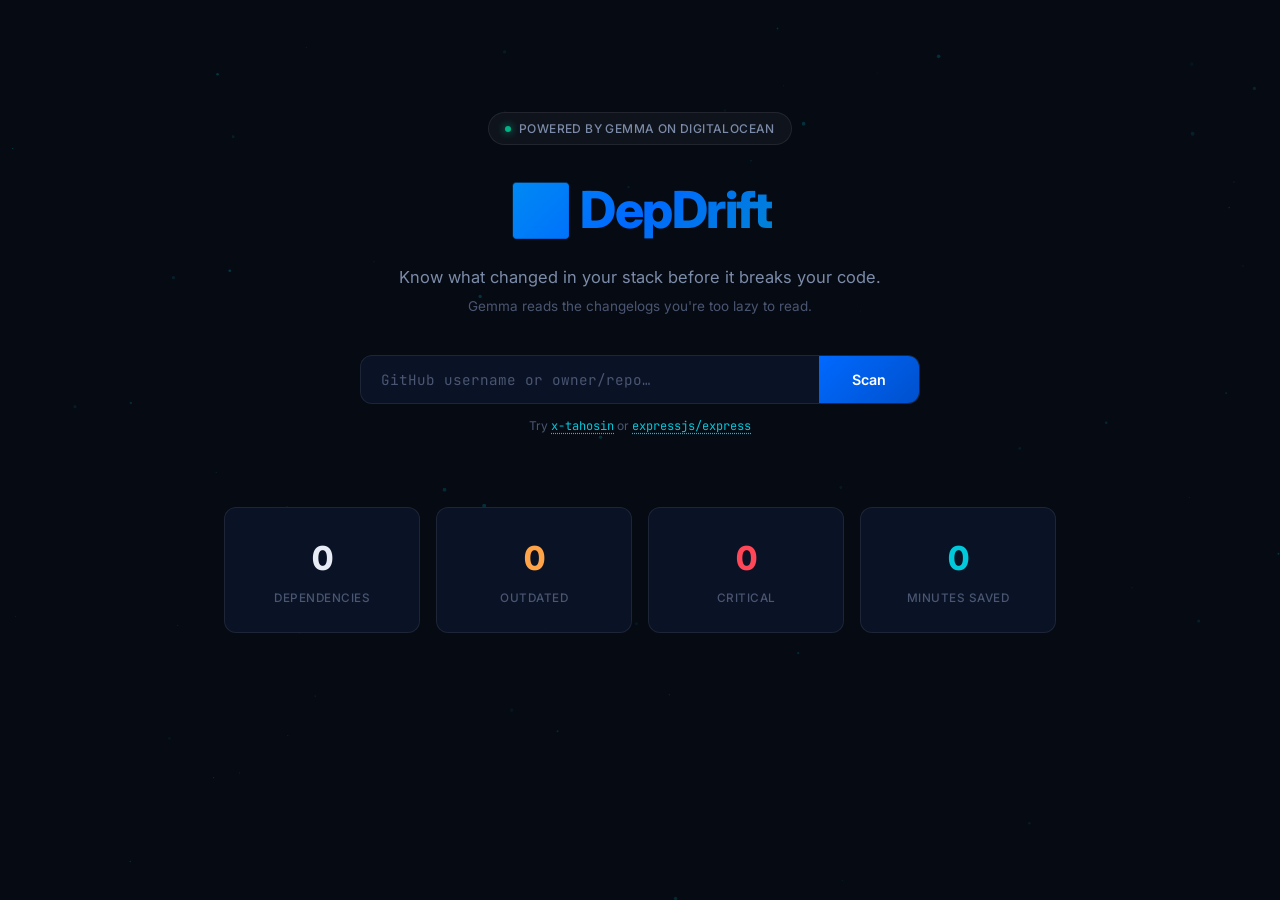
==== static/index.html @ 1a1f164c "feat: DepDrift — AI changelog analyzer for dependency drift detection Scans GitHub repos for outdate" ====
<!DOCTYPE html>
<html lang="en">
<head>
    <meta charset="UTF-8">
    <meta name="viewport" content="width=device-width, initial-scale=1.0">
    <title>DepDrift — Know What Changed Before It Breaks</title>
    <meta name="description" content="DepDrift scans your GitHub repos overnight, reads every dependency changelog with Gemma on DigitalOcean, and tells you what's critical, what's safe, and what to skip.">
    <link rel="preconnect" href="https://fonts.googleapis.com">
    <link rel="preconnect" href="https://fonts.gstatic.com" crossorigin>
    <link href="https://fonts.googleapis.com/css2?family=Inter:wght@400;500;600;700;800&family=JetBrains+Mono:wght@400;500&display=swap" rel="stylesheet">
    <link rel="stylesheet" href="/static/style.css">
</head>
<body>
    <canvas id="particles" aria-hidden="true"></canvas>

    <div class="container">
        <!-- Hero -->
        <header class="hero" id="hero">
            <div class="hero__badge">
                <span class="hero__badge-dot"></span>
                Powered by Gemma on DigitalOcean
            </div>
            <h1 class="hero__title">
                <span class="hero__icon">🔄</span> DepDrift
            </h1>
            <p class="hero__subtitle">
                Know what changed in your stack before it breaks your code.
                <br>
                <span class="hero__sub-detail">Gemma reads the changelogs you're too lazy to read.</span>
            </p>

            <form class="scan-form" id="scanForm">
                <div class="scan-form__input-wrap">
                    <input
                        type="text"
                        id="scanInput"
                        class="scan-form__input"
                        placeholder="GitHub username or owner/repo…"
                        autocomplete="off"
                        spellcheck="false"
                        required
                    >
                    <button type="submit" class="scan-form__btn" id="scanBtn">
                        <span class="scan-form__btn-text">Scan</span>
                        <span class="scan-form__btn-loading" hidden>
                            <span class="spinner"></span>
                        </span>
                    </button>
                </div>
                <p class="scan-form__hint">
                    Try <button type="button" class="link-btn" data-fill="x-tahosin">x-tahosin</button>
                    or <button type="button" class="link-btn" data-fill="expressjs/express">expressjs/express</button>
                </p>
            </form>
        </header>

        <!-- Live log -->
        <section class="log-section" id="logSection" hidden>
            <div class="log-bar">
                <span class="log-bar__indicator">
                    <span class="spinner spinner--sm"></span>
                </span>
                <span class="log-bar__text" id="logText">Starting scan…</span>
            </div>
        </section>

        <!-- Stats -->
        <section class="stats" id="statsSection" hidden>
            <div class="stat-card" id="statTotal">
                <span class="stat-card__number" data-target="0">0</span>
                <span class="stat-card__label">Dependencies</span>
            </div>
            <div class="stat-card stat-card--warn" id="statOutdated">
                <span class="stat-card__number" data-target="0">0</span>
                <span class="stat-card__label">Outdated</span>
            </div>
            <div class="stat-card stat-card--danger" id="statCritical">
                <span class="stat-card__number" data-target="0">0</span>
                <span class="stat-card__label">Critical</span>
            </div>
            <div class="stat-card stat-card--accent" id="statSaved">
                <span class="stat-card__number" data-target="0">0</span>
                <span class="stat-card__label">Minutes Saved</span>
            </div>
        </section>

        <!-- Results -->
        <section class="results" id="resultsSection" hidden>
            <div id="resultsContainer"></div>
        </section>

        <!-- Footer -->
        <footer class="footer" id="footer" hidden>
            <p>
                Built for
                <a href="https://dev.to/challenges/hacktoberfest-week3-2026-10-19" target="_blank" rel="noopener">Hacktoberfest Week 3: Slow and Steady</a>
                ·
                <strong>Best Use of DigitalOcean</strong>
                ·
                Gemma running on a
                <a href="https://www.digitalocean.com/products/gpu-droplets" target="_blank" rel="noopener">DO GPU Droplet</a>
            </p>
        </footer>
    </div>

    <script src="/static/app.js"></script>
</body>
</html>
---- static/style.css ----
/* DepDrift — Dark Ocean Theme
   Designed for the DigitalOcean partner category.
   Uses glass-morphism, smooth animations, and DO-inspired colors. */

/* ── Reset & Base ──────────────────────────────────────────────── */

*, *::before, *::after {
    margin: 0;
    padding: 0;
    box-sizing: border-box;
}

:root {
    /* ocean palette */
    --bg-deep:       #060a13;
    --bg-primary:    #0a1020;
    --bg-card:       rgba(13, 22, 45, 0.75);
    --glass:         rgba(255, 255, 255, 0.04);
    --glass-border:  rgba(255, 255, 255, 0.08);
    --glass-hover:   rgba(255, 255, 255, 0.07);

    /* text */
    --text-primary:   #e8ecf4;
    --text-secondary: #7b8ba8;
    --text-muted:     #4a5672;

    /* accents */
    --accent:    #0069ff;  /* DO blue */
    --cyan:      #00c9db;
    --teal:      #00b386;

    /* risk colors */
    --critical:  #ff4757;
    --breaking:  #ffa348;
    --safe:      #2ed573;
    --skip:      #596275;
    --current:   #3d5a80;
    --unknown:   #a55eea;

    /* layout */
    --max-width: 880px;
    --radius:    12px;
    --radius-sm: 8px;

    /* type */
    --font-body: 'Inter', -apple-system, BlinkMacSystemFont, sans-serif;
    --font-mono: 'JetBrains Mono', 'Fira Code', monospace;
}

html {
    background: var(--bg-deep);
    color: var(--text-primary);
    font-family: var(--font-body);
    font-size: 15px;
    line-height: 1.6;
    -webkit-font-smoothing: antialiased;
}

body { min-height: 100vh; position: relative; overflow-x: hidden; }

a { color: var(--cyan); text-decoration: none; }
a:hover { text-decoration: underline; }

/* ── Particle Canvas ───────────────────────────────────────────── */

#particles {
    position: fixed;
    inset: 0;
    z-index: 0;
    pointer-events: none;
    opacity: 0.5;
}

/* ── Container ─────────────────────────────────────────────────── */

.container {
    position: relative;
    z-index: 1;
    max-width: var(--max-width);
    margin: 0 auto;
    padding: 48px 24px 80px;
}

/* ── Hero ──────────────────────────────────────────────────────── */

.hero {
    text-align: center;
    padding: 64px 0 40px;
    animation: fadeUp 0.8s ease-out both;
}

.hero__badge {
    display: inline-flex;
    align-items: center;
    gap: 8px;
    padding: 6px 16px;
    border-radius: 100px;
    background: var(--glass);
    border: 1px solid var(--glass-border);
    color: var(--text-secondary);
    font-size: 12px;
    font-weight: 500;
    letter-spacing: 0.4px;
    text-transform: uppercase;
    margin-bottom: 24px;
}

.hero__badge-dot {
    width: 6px; height: 6px;
    border-radius: 50%;
    background: var(--teal);
    box-shadow: 0 0 8px var(--teal);
    animation: pulse 2s ease-in-out infinite;
}

.hero__title {
    font-size: clamp(2.2rem, 5vw, 3.4rem);
    font-weight: 800;
    letter-spacing: -1.5px;
    background: linear-gradient(135deg, var(--cyan), var(--accent), var(--teal));
    background-clip: text;
    -webkit-background-clip: text;
    color: transparent;
    margin-bottom: 12px;
}

.hero__icon {
    display: inline-block;
    animation: spin 4s linear infinite;
}

.hero__subtitle {
    color: var(--text-secondary);
    font-size: 1.1rem;
    max-width: 540px;
    margin: 0 auto 36px;
    line-height: 1.7;
}

.hero__sub-detail {
    color: var(--text-muted);
    font-size: 0.9rem;
}

/* ── Scan Form ─────────────────────────────────────────────────── */

.scan-form {
    max-width: 560px;
    margin: 0 auto;
}

.scan-form__input-wrap {
    display: flex;
    gap: 0;
    border-radius: var(--radius);
    overflow: hidden;
    border: 1px solid var(--glass-border);
    background: var(--bg-card);
    backdrop-filter: blur(12px);
    transition: border-color 0.3s, box-shadow 0.3s;
}

.scan-form__input-wrap:focus-within {
    border-color: var(--accent);
    box-shadow: 0 0 0 3px rgba(0, 105, 255, 0.15);
}

.scan-form__input {
    flex: 1;
    background: transparent;
    border: none;
    padding: 14px 20px;
    color: var(--text-primary);
    font-family: var(--font-mono);
    font-size: 0.95rem;
    outline: none;
}

.scan-form__input::placeholder {
    color: var(--text-muted);
}

.scan-form__btn {
    padding: 14px 28px;
    background: linear-gradient(135deg, var(--accent), #0050cc);
    color: #fff;
    font-family: var(--font-body);
    font-weight: 600;
    font-size: 0.95rem;
    border: none;
    cursor: pointer;
    transition: opacity 0.2s, transform 0.1s;
    min-width: 100px;
    display: flex;
    align-items: center;
    justify-content: center;
}

.scan-form__btn:hover { opacity: 0.9; }
.scan-form__btn:active { transform: scale(0.97); }
.scan-form__btn:disabled { opacity: 0.5; cursor: not-allowed; }

.scan-form__hint {
    margin-top: 12px;
    font-size: 0.8rem;
    color: var(--text-muted);
}

.link-btn {
    background: none;
    border: none;
    color: var(--cyan);
    cursor: pointer;
    font-family: var(--font-mono);
    font-size: 0.8rem;
    padding: 0;
    text-decoration: underline;
    text-decoration-style: dotted;
    text-underline-offset: 3px;
}

.link-btn:hover { color: var(--text-primary); }

/* ── Log Section ───────────────────────────────────────────────── */

.log-section {
    animation: fadeUp 0.4s ease-out both;
    margin: 24px 0;
}

.log-bar {
    display: flex;
    align-items: center;
    gap: 12px;
    padding: 12px 20px;
    border-radius: var(--radius-sm);
    background: var(--glass);
    border: 1px solid var(--glass-border);
    font-family: var(--font-mono);
    font-size: 0.82rem;
    color: var(--text-secondary);
    overflow: hidden;
    text-overflow: ellipsis;
    white-space: nowrap;
}

/* ── Stats ─────────────────────────────────────────────────────── */

.stats {
    display: grid;
    grid-template-columns: repeat(4, 1fr);
    gap: 16px;
    margin: 32px 0;
    animation: fadeUp 0.5s ease-out both;
}

@media (max-width: 600px) {
    .stats { grid-template-columns: repeat(2, 1fr); }
}

.stat-card {
    text-align: center;
    padding: 24px 16px;
    border-radius: var(--radius);
    background: var(--bg-card);
    border: 1px solid var(--glass-border);
    backdrop-filter: blur(12px);
}

.stat-card__number {
    display: block;
    font-size: 2.2rem;
    font-weight: 800;
    letter-spacing: -1px;
    color: var(--text-primary);
    font-variant-numeric: tabular-nums;
}

.stat-card--warn .stat-card__number { color: var(--breaking); }
.stat-card--danger .stat-card__number { color: var(--critical); }
.stat-card--accent .stat-card__number { color: var(--cyan); }

.stat-card__label {
    display: block;
    margin-top: 4px;
    font-size: 0.78rem;
    color: var(--text-muted);
    text-transform: uppercase;
    letter-spacing: 0.5px;
    font-weight: 500;
}

/* ── Results ───────────────────────────────────────────────────── */

.results {
    animation: fadeUp 0.5s ease-out both;
}

.repo-group {
    margin-bottom: 32px;
    animation: fadeUp 0.5s ease-out both;
}

.repo-group__header {
    display: flex;
    align-items: center;
    gap: 10px;
    padding: 14px 20px;
    border-radius: var(--radius) var(--radius) 0 0;
    background: var(--bg-card);
    border: 1px solid var(--glass-border);
    border-bottom: none;
}

.repo-group__name {
    font-family: var(--font-mono);
    font-size: 0.95rem;
    font-weight: 600;
    color: var(--text-primary);
}

.repo-group__name a { color: inherit; }
.repo-group__name a:hover { color: var(--cyan); }

.repo-group__stats {
    margin-left: auto;
    font-size: 0.78rem;
    color: var(--text-muted);
}

/* dep cards */
.dep-card {
    display: grid;
    grid-template-columns: 1fr auto;
    gap: 8px 16px;
    padding: 16px 20px;
    background: var(--glass);
    border: 1px solid var(--glass-border);
    border-top: none;
    transition: background 0.2s;
    animation: fadeIn 0.3s ease-out both;
}

.dep-card:last-child {
    border-radius: 0 0 var(--radius) var(--radius);
}

.dep-card:hover {
    background: var(--glass-hover);
}

.dep-card__name {
    font-family: var(--font-mono);
    font-weight: 600;
    font-size: 0.9rem;
}

.dep-card__version {
    font-family: var(--font-mono);
    font-size: 0.82rem;
    color: var(--text-muted);
}

.dep-card__version .arrow {
    color: var(--text-muted);
    margin: 0 4px;
}

.dep-card__version .latest {
    color: var(--text-secondary);
}

.dep-card__badge {
    justify-self: end;
    align-self: start;
    padding: 3px 10px;
    border-radius: 100px;
    font-size: 0.7rem;
    font-weight: 600;
    letter-spacing: 0.5px;
    text-transform: uppercase;
}

.dep-card__summary {
    grid-column: 1 / -1;
    font-size: 0.85rem;
    color: var(--text-secondary);
    line-height: 1.5;
}

.dep-card__action {
    grid-column: 1 / -1;
    font-size: 0.8rem;
    color: var(--text-muted);
    font-style: italic;
}

/* risk badge colors */
.badge--CRITICAL  { background: rgba(255, 71, 87, 0.15); color: var(--critical); border: 1px solid rgba(255, 71, 87, 0.3); }
.badge--BREAKING  { background: rgba(255, 163, 72, 0.15); color: var(--breaking); border: 1px solid rgba(255, 163, 72, 0.3); }
.badge--SAFE      { background: rgba(46, 213, 115, 0.12); color: var(--safe); border: 1px solid rgba(46, 213, 115, 0.25); }
.badge--SKIP      { background: rgba(89, 98, 117, 0.15); color: var(--skip); border: 1px solid rgba(89, 98, 117, 0.3); }
.badge--CURRENT   { background: rgba(61, 90, 128, 0.12); color: var(--current); border: 1px solid rgba(61, 90, 128, 0.25); }
.badge--UNKNOWN   { background: rgba(165, 94, 234, 0.12); color: var(--unknown); border: 1px solid rgba(165, 94, 234, 0.25); }

/* changelog link */
.dep-card__link {
    font-size: 0.78rem;
    color: var(--cyan);
    opacity: 0.7;
    transition: opacity 0.2s;
}

.dep-card__link:hover { opacity: 1; }

/* ── Spinner ───────────────────────────────────────────────────── */

.spinner {
    display: inline-block;
    width: 18px; height: 18px;
    border: 2px solid rgba(255,255,255,0.15);
    border-top-color: var(--cyan);
    border-radius: 50%;
    animation: spin 0.8s linear infinite;
}

.spinner--sm { width: 14px; height: 14px; border-width: 2px; }

/* ── Footer ────────────────────────────────────────────────────── */

.footer {
    margin-top: 48px;
    padding: 24px;
    text-align: center;
    font-size: 0.82rem;
    color: var(--text-muted);
    border-top: 1px solid var(--glass-border);
    animation: fadeUp 0.5s ease-out both;
}

.footer a { color: var(--cyan); }

/* ── Animations ────────────────────────────────────────────────── */

@keyframes fadeUp {
    from { opacity: 0; transform: translateY(16px); }
    to   { opacity: 1; transform: translateY(0); }
}

@keyframes fadeIn {
    from { opacity: 0; }
    to   { opacity: 1; }
}

@keyframes spin {
    to { transform: rotate(360deg); }
}

@keyframes pulse {
    0%, 100% { opacity: 1; box-shadow: 0 0 8px var(--teal); }
    50%      { opacity: 0.4; box-shadow: 0 0 4px var(--teal); }
}

/* ── Error state ───────────────────────────────────────────────── */

.error-msg {
    padding: 16px 20px;
    border-radius: var(--radius-sm);
    background: rgba(255, 71, 87, 0.08);
    border: 1px solid rgba(255, 71, 87, 0.2);
    color: var(--critical);
    font-size: 0.9rem;
    margin: 24px 0;
    animation: fadeUp 0.4s ease-out both;
}
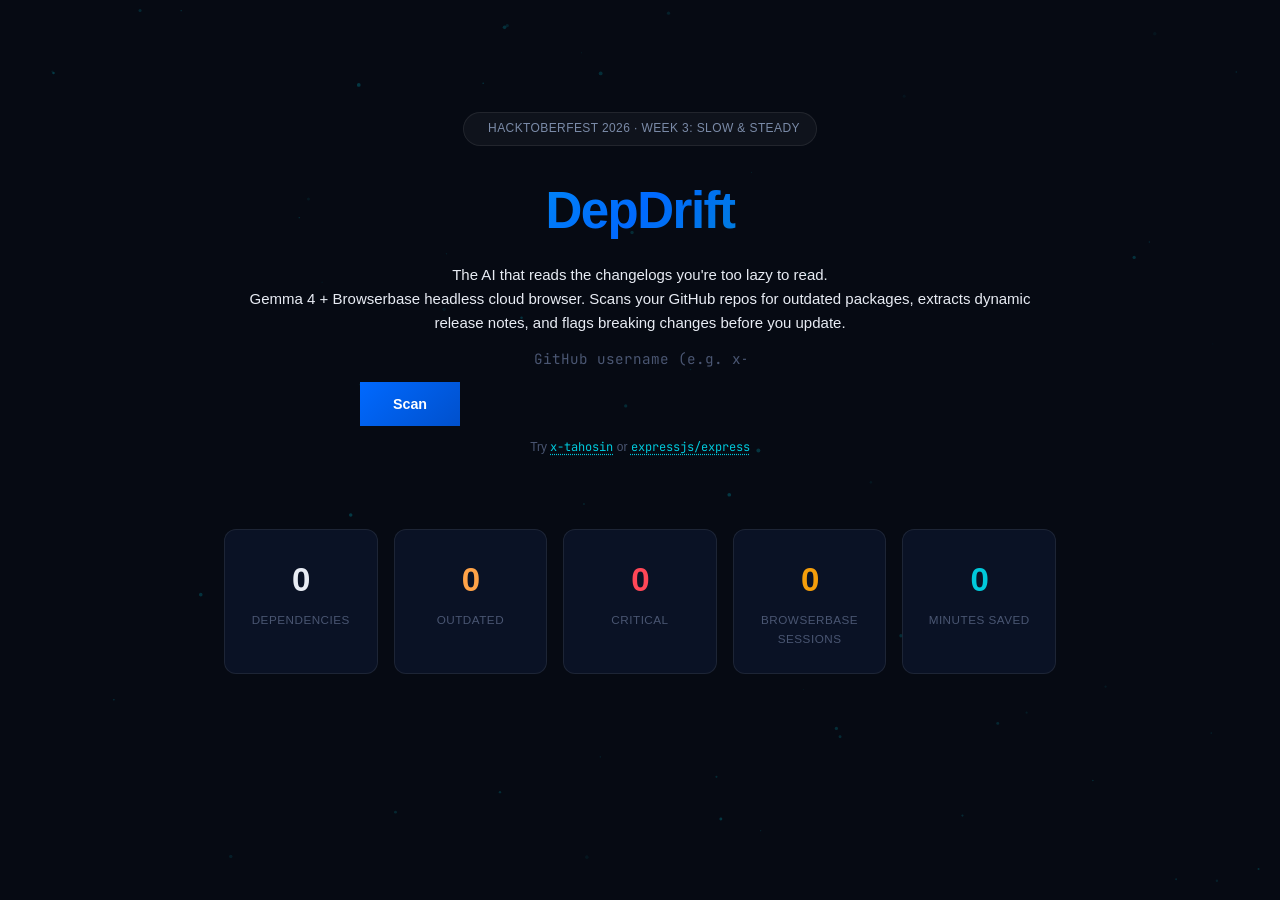
==== commit c9508902: "feat: integrate Browserbase cloud headless browser & Gemma 4 changelog analyzer" ====
--- a/static/index.html
+++ b/static/index.html
@@ -3,39 +3,40 @@
 <head>
     <meta charset="UTF-8">
     <meta name="viewport" content="width=device-width, initial-scale=1.0">
-    <title>DepDrift — Know What Changed Before It Breaks</title>
-    <meta name="description" content="DepDrift scans your GitHub repos overnight, reads every dependency changelog with Gemma on DigitalOcean, and tells you what's critical, what's safe, and what to skip.">
+    <title>DepDrift — AI Changelog Reader for Outdated Dependencies</title>
+    <meta name="description" content="DepDrift scans your GitHub repositories for outdated dependencies, uses Browserbase to extract release notes, and runs Gemma 4 to classify updates by risk.">
     <link rel="preconnect" href="https://fonts.googleapis.com">
     <link rel="preconnect" href="https://fonts.gstatic.com" crossorigin>
-    <link href="https://fonts.googleapis.com/css2?family=Inter:wght@400;500;600;700;800&family=JetBrains+Mono:wght@400;500&display=swap" rel="stylesheet">
+    <link href="https://fonts.googleapis.com/css2?family=JetBrains+Mono:wght@400;500;600;700&family=Outfit:wght@400;500;600;700;800&display=swap" rel="stylesheet">
     <link rel="stylesheet" href="/static/style.css">
 </head>
 <body>
-    <canvas id="particles" aria-hidden="true"></canvas>
+    <!-- Background particles -->
+    <canvas id="particles" class="particles"></canvas>
 
     <div class="container">
         <!-- Hero -->
-        <header class="hero" id="hero">
+        <header class="hero">
             <div class="hero__badge">
-                <span class="hero__badge-dot"></span>
-                Powered by Gemma on DigitalOcean
+                <span class="pulse-dot"></span>
+                <span>Hacktoberfest 2026 · Week 3: Slow &amp; Steady</span>
             </div>
             <h1 class="hero__title">
-                <span class="hero__icon">🔄</span> DepDrift
+                <span class="gradient-text">DepDrift</span>
             </h1>
-            <p class="hero__subtitle">
-                Know what changed in your stack before it breaks your code.
-                <br>
-                <span class="hero__sub-detail">Gemma reads the changelogs you're too lazy to read.</span>
+            <p class="hero__tagline">The AI that reads the changelogs you're too lazy to read.</p>
+            <p class="hero__sub">
+                Gemma 4 + Browserbase headless cloud browser. Scans your GitHub repos for outdated packages, extracts dynamic release notes, and flags breaking changes before you update.
             </p>
 
+            <!-- Scan form -->
             <form class="scan-form" id="scanForm">
-                <div class="scan-form__input-wrap">
+                <div class="scan-form__group">
                     <input
                         type="text"
+                        class="scan-form__input"
                         id="scanInput"
-                        class="scan-form__input"
-                        placeholder="GitHub username or owner/repo…"
+                        placeholder="GitHub username (e.g. x-tahosin) or owner/repo"
                         autocomplete="off"
                         spellcheck="false"
                         required
@@ -78,6 +79,10 @@
                 <span class="stat-card__number" data-target="0">0</span>
                 <span class="stat-card__label">Critical</span>
             </div>
+            <div class="stat-card stat-card--bb" id="statBrowserbase">
+                <span class="stat-card__number" data-target="0">0</span>
+                <span class="stat-card__label">Browserbase Sessions</span>
+            </div>
             <div class="stat-card stat-card--accent" id="statSaved">
                 <span class="stat-card__number" data-target="0">0</span>
                 <span class="stat-card__label">Minutes Saved</span>
@@ -95,10 +100,10 @@
                 Built for
                 <a href="https://dev.to/challenges/hacktoberfest-week3-2026-10-19" target="_blank" rel="noopener">Hacktoberfest Week 3: Slow and Steady</a>
                 ·
-                <strong>Best Use of DigitalOcean</strong>
+                <strong>Best Use of Browserbase</strong>
                 ·
-                Gemma running on a
-                <a href="https://www.digitalocean.com/products/gpu-droplets" target="_blank" rel="noopener">DO GPU Droplet</a>
+                Gemma 4 open-weight model +
+                <a href="https://www.browserbase.com" target="_blank" rel="noopener">Browserbase Cloud Browser</a>
             </p>
         </footer>
     </div>
--- a/static/style.css
+++ b/static/style.css
@@ -248,13 +248,17 @@
 
 .stats {
     display: grid;
-    grid-template-columns: repeat(4, 1fr);
+    grid-template-columns: repeat(5, 1fr);
     gap: 16px;
     margin: 32px 0;
     animation: fadeUp 0.5s ease-out both;
 }
 
-@media (max-width: 600px) {
+@media (max-width: 800px) {
+    .stats { grid-template-columns: repeat(3, 1fr); }
+}
+
+@media (max-width: 500px) {
     .stats { grid-template-columns: repeat(2, 1fr); }
 }
 
@@ -278,6 +282,7 @@
 
 .stat-card--warn .stat-card__number { color: var(--breaking); }
 .stat-card--danger .stat-card__number { color: var(--critical); }
+.stat-card--bb .stat-card__number { color: #f59e0b; }
 .stat-card--accent .stat-card__number { color: var(--cyan); }
 
 .stat-card__label {
@@ -381,6 +386,33 @@
     text-transform: uppercase;
 }
 
+.dep-card__bb-tag {
+    grid-column: 1 / -1;
+    display: inline-flex;
+    align-items: center;
+    gap: 8px;
+    margin: 2px 0;
+}
+
+.bb-pill {
+    display: inline-flex;
+    align-items: center;
+    gap: 4px;
+    background: rgba(245, 158, 11, 0.15);
+    color: #f59e0b;
+    border: 1px solid rgba(245, 158, 11, 0.35);
+    padding: 2px 8px;
+    border-radius: 4px;
+    font-size: 0.72rem;
+    font-weight: 600;
+}
+
+.bb-session {
+    font-family: var(--font-mono);
+    font-size: 0.72rem;
+    color: var(--text-muted);
+}
+
 .dep-card__summary {
     grid-column: 1 / -1;
     font-size: 0.85rem;
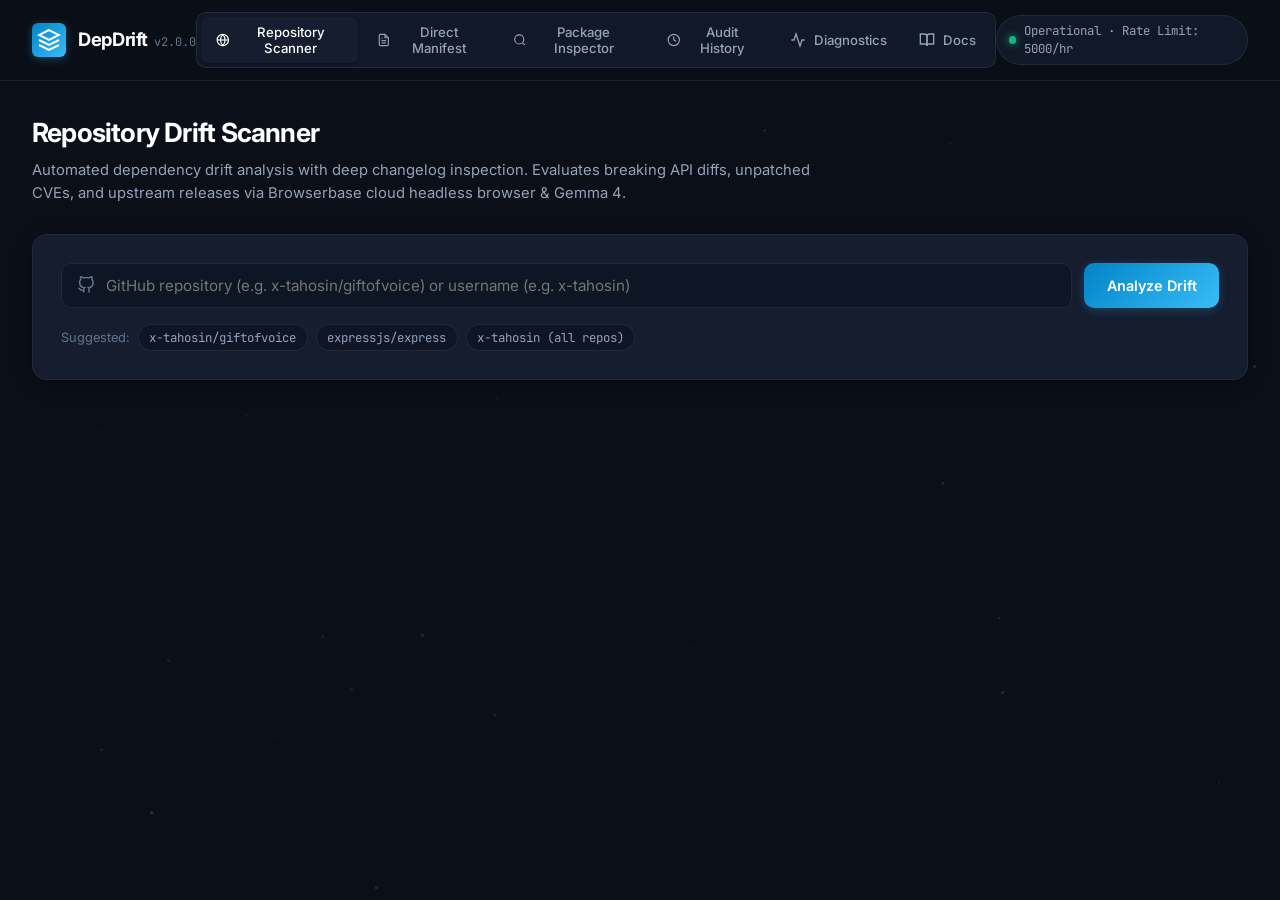
==== commit 130e5d7c: "feat(v2.0.0): production-grade multi-tab platform, direct manifest auditor, package inspector, CVE a" ====
--- a/static/index.html
+++ b/static/index.html
@@ -3,109 +3,502 @@
 <head>
     <meta charset="UTF-8">
     <meta name="viewport" content="width=device-width, initial-scale=1.0">
-    <title>DepDrift — AI Changelog Reader for Outdated Dependencies</title>
-    <meta name="description" content="DepDrift scans your GitHub repositories for outdated dependencies, uses Browserbase to extract release notes, and runs Gemma 4 to classify updates by risk.">
+    <title>DepDrift — Continuous Dependency Drift & Breaking Change Analyzer</title>
+    <meta name="description" content="Production dependency changelog analyzer powered by Browserbase headless cloud browser and Gemma 4 open weights. Detects breaking API changes and CVEs before your builds break.">
     <link rel="preconnect" href="https://fonts.googleapis.com">
     <link rel="preconnect" href="https://fonts.gstatic.com" crossorigin>
-    <link href="https://fonts.googleapis.com/css2?family=JetBrains+Mono:wght@400;500;600;700&family=Outfit:wght@400;500;600;700;800&display=swap" rel="stylesheet">
+    <link href="https://fonts.googleapis.com/css2?family=Inter:wght@400;500;600;700&family=JetBrains+Mono:wght@400;500;600;700&display=swap" rel="stylesheet">
     <link rel="stylesheet" href="/static/style.css">
 </head>
-<body>
-    <!-- Background particles -->
-    <canvas id="particles" class="particles"></canvas>
-
-    <div class="container">
-        <!-- Hero -->
-        <header class="hero">
-            <div class="hero__badge">
-                <span class="pulse-dot"></span>
-                <span>Hacktoberfest 2026 · Week 3: Slow &amp; Steady</span>
+<body class="theme-dark">
+    <!-- Background Canvas -->
+    <canvas id="ambient-canvas" class="ambient-canvas"></canvas>
+
+    <!-- App Wrapper -->
+    <div class="app-layout">
+        <!-- Top Navigation Bar -->
+        <header class="topbar">
+            <div class="topbar__brand">
+                <div class="brand-logo">
+                    <svg width="24" height="24" viewBox="0 0 24 24" fill="none" stroke="currentColor" stroke-width="2">
+                        <path d="M12 2L2 7l10 5 10-5-10-5zM2 17l10 5 10-5M2 12l10 5 10-5"/>
+                    </svg>
+                </div>
+                <div class="brand-text">
+                    <span class="brand-name">DepDrift</span>
+                    <span class="brand-version">v2.0.0</span>
+                </div>
             </div>
-            <h1 class="hero__title">
-                <span class="gradient-text">DepDrift</span>
-            </h1>
-            <p class="hero__tagline">The AI that reads the changelogs you're too lazy to read.</p>
-            <p class="hero__sub">
-                Gemma 4 + Browserbase headless cloud browser. Scans your GitHub repos for outdated packages, extracts dynamic release notes, and flags breaking changes before you update.
-            </p>
-
-            <!-- Scan form -->
-            <form class="scan-form" id="scanForm">
-                <div class="scan-form__group">
-                    <input
-                        type="text"
-                        class="scan-form__input"
-                        id="scanInput"
-                        placeholder="GitHub username (e.g. x-tahosin) or owner/repo"
-                        autocomplete="off"
-                        spellcheck="false"
-                        required
-                    >
-                    <button type="submit" class="scan-form__btn" id="scanBtn">
-                        <span class="scan-form__btn-text">Scan</span>
-                        <span class="scan-form__btn-loading" hidden>
-                            <span class="spinner"></span>
-                        </span>
-                    </button>
-                </div>
-                <p class="scan-form__hint">
-                    Try <button type="button" class="link-btn" data-fill="x-tahosin">x-tahosin</button>
-                    or <button type="button" class="link-btn" data-fill="expressjs/express">expressjs/express</button>
-                </p>
-            </form>
+
+            <nav class="topbar__tabs" id="navTabs">
+                <button class="nav-tab active" data-tab="scanner">
+                    <svg width="16" height="16" viewBox="0 0 24 24" fill="none" stroke="currentColor" stroke-width="2"><circle cx="12" cy="12" r="10"/><path d="M12 2a14.5 14.5 0 0 0 0 20 14.5 14.5 0 0 0 0-20"/><path d="M2 12h20"/></svg>
+                    <span>Repository Scanner</span>
+                </button>
+                <button class="nav-tab" data-tab="manifest">
+                    <svg width="16" height="16" viewBox="0 0 24 24" fill="none" stroke="currentColor" stroke-width="2"><path d="M14 2H6a2 2 0 0 0-2 2v16a2 2 0 0 0 2 2h12a2 2 0 0 0 2-2V8z"/><polyline points="14 2 14 8 20 8"/><line x1="16" y1="13" x2="8" y2="13"/><line x1="16" y1="17" x2="8" y2="17"/><polyline points="10 9 9 9 8 9"/></svg>
+                    <span>Direct Manifest</span>
+                </button>
+                <button class="nav-tab" data-tab="inspector">
+                    <svg width="16" height="16" viewBox="0 0 24 24" fill="none" stroke="currentColor" stroke-width="2"><circle cx="11" cy="11" r="8"/><line x1="21" y1="21" x2="16.65" y2="16.65"/></svg>
+                    <span>Package Inspector</span>
+                </button>
+                <button class="nav-tab" data-tab="history">
+                    <svg width="16" height="16" viewBox="0 0 24 24" fill="none" stroke="currentColor" stroke-width="2"><circle cx="12" cy="12" r="10"/><polyline points="12 6 12 12 16 14"/></svg>
+                    <span>Audit History</span>
+                </button>
+                <button class="nav-tab" data-tab="diagnostics">
+                    <svg width="16" height="16" viewBox="0 0 24 24" fill="none" stroke="currentColor" stroke-width="2"><path d="M22 12h-4l-3 9L9 3l-3 9H2"/></svg>
+                    <span>Diagnostics</span>
+                </button>
+                <button class="nav-tab" data-tab="docs">
+                    <svg width="16" height="16" viewBox="0 0 24 24" fill="none" stroke="currentColor" stroke-width="2"><path d="M2 3h6a4 4 0 0 1 4 4v14a3 3 0 0 0-3-3H2z"/><path d="M22 3h-6a4 4 0 0 0-4 4v14a3 3 0 0 1 3-3h7z"/></svg>
+                    <span>Docs</span>
+                </button>
+            </nav>
+
+            <div class="topbar__status" id="systemStatusBadge">
+                <span class="status-indicator status-indicator--green"></span>
+                <span class="status-text" id="systemStatusText">Operational · Rate Limit: 5000/hr</span>
+            </div>
         </header>
 
-        <!-- Live log -->
-        <section class="log-section" id="logSection" hidden>
-            <div class="log-bar">
-                <span class="log-bar__indicator">
-                    <span class="spinner spinner--sm"></span>
-                </span>
-                <span class="log-bar__text" id="logText">Starting scan…</span>
+        <!-- Main Content Viewport -->
+        <main class="main-content">
+
+            <!-- TAB 1: REPOSITORY SCANNER -->
+            <section class="tab-pane active" id="tab-scanner">
+                <div class="page-header">
+                    <div class="page-header__content">
+                        <h1 class="page-title">Repository Drift Scanner</h1>
+                        <p class="page-desc">
+                            Automated dependency drift analysis with deep changelog inspection. Evaluates breaking API diffs, unpatched CVEs, and upstream releases via Browserbase cloud headless browser &amp; Gemma 4.
+                        </p>
+                    </div>
+                </div>
+
+                <div class="scanner-card">
+                    <form class="scan-bar" id="ghScanForm">
+                        <div class="input-with-icon">
+                            <svg class="input-icon" width="18" height="18" viewBox="0 0 24 24" fill="none" stroke="currentColor" stroke-width="2"><path d="M9 19c-5 1.5-5-2.5-7-3m14 6v-3.87a3.37 3.37 0 0 0-.94-2.61c3.14-.35 6.44-1.54 6.44-7A5.44 5.44 0 0 0 20 4.77 5.07 5.07 0 0 0 19.91 1S18.73.65 16 2.48a13.38 13.38 0 0 0-7 0C6.27.65 5.09 1 5.09 1A5.07 5.07 0 0 0 5 4.77a5.44 5.44 0 0 0-1.5 3.78c0 5.42 3.3 6.61 6.44 7A3.37 3.37 0 0 0 9 18.13V22"/></svg>
+                            <input
+                                type="text"
+                                id="ghScanInput"
+                                class="form-input"
+                                placeholder="GitHub repository (e.g. x-tahosin/giftofvoice) or username (e.g. x-tahosin)"
+                                autocomplete="off"
+                                spellcheck="false"
+                                required
+                            >
+                        </div>
+                        <button type="submit" class="btn btn--primary" id="ghScanBtn">
+                            <span class="btn__text">Analyze Drift</span>
+                            <span class="btn__loader" hidden><span class="spinner"></span></span>
+                        </button>
+                    </form>
+
+                    <div class="quick-targets">
+                        <span class="quick-targets__label">Suggested:</span>
+                        <button type="button" class="chip-btn" data-fill="x-tahosin/giftofvoice">x-tahosin/giftofvoice</button>
+                        <button type="button" class="chip-btn" data-fill="expressjs/express">expressjs/express</button>
+                        <button type="button" class="chip-btn" data-fill="x-tahosin">x-tahosin (all repos)</button>
+                    </div>
+                </div>
+
+                <!-- Live Scan Stream Progress -->
+                <div class="stream-panel" id="scanStreamPanel" hidden>
+                    <div class="stream-panel__header">
+                        <div class="stream-panel__status">
+                            <span class="spinner spinner--sm"></span>
+                            <span id="scanStreamStatus">Scanning dependencies…</span>
+                        </div>
+                        <span class="stream-panel__progress" id="scanStreamCounter"></span>
+                    </div>
+                    <div class="stream-log" id="scanStreamLog"></div>
+                </div>
+
+                <!-- Audit Results Area -->
+                <div class="audit-workspace" id="auditWorkspace" hidden>
+                    <!-- Metrics Summary Strip -->
+                    <div class="metrics-grid">
+                        <div class="metric-card">
+                            <div class="metric-card__header">
+                                <span class="metric-card__label">Total Dependencies</span>
+                                <svg width="16" height="16" viewBox="0 0 24 24" fill="none" stroke="currentColor" stroke-width="2"><path d="M21 16V8a2 2 0 0 0-1-1.73l-7-4a2 2 0 0 0-2 0l-7 4A2 2 0 0 0 3 8v8a2 2 0 0 0 1 1.73l7 4a2 2 0 0 0 2 0l7-4A2 2 0 0 0 21 16z"/></svg>
+                            </div>
+                            <div class="metric-card__val" id="metricTotal">0</div>
+                            <div class="metric-card__sub">Across scanned manifests</div>
+                        </div>
+
+                        <div class="metric-card metric-card--warning">
+                            <div class="metric-card__header">
+                                <span class="metric-card__label">Outdated Drift</span>
+                                <svg width="16" height="16" viewBox="0 0 24 24" fill="none" stroke="currentColor" stroke-width="2"><circle cx="12" cy="12" r="10"/><line x1="12" y1="8" x2="12" y2="12"/><line x1="12" y1="16" x2="12.01" y2="16"/></svg>
+                            </div>
+                            <div class="metric-card__val" id="metricOutdated">0</div>
+                            <div class="metric-card__sub" id="metricOutdatedPct">0% of dependency tree</div>
+                        </div>
+
+                        <div class="metric-card metric-card--danger">
+                            <div class="metric-card__header">
+                                <span class="metric-card__label">Critical CVEs</span>
+                                <svg width="16" height="16" viewBox="0 0 24 24" fill="none" stroke="currentColor" stroke-width="2"><path d="M10.29 3.86L1.82 18a2 2 0 0 0 1.71 3h16.94a2 2 0 0 0 1.71-3L13.71 3.86a2 2 0 0 0-3.42 0z"/><line x1="12" y1="9" x2="12" y2="13"/><line x1="12" y1="17" x2="12.01" y2="17"/></svg>
+                            </div>
+                            <div class="metric-card__val" id="metricCritical">0</div>
+                            <div class="metric-card__sub">Requires urgent remediation</div>
+                        </div>
+
+                        <div class="metric-card metric-card--breaking">
+                            <div class="metric-card__header">
+                                <span class="metric-card__label">Breaking Changes</span>
+                                <svg width="16" height="16" viewBox="0 0 24 24" fill="none" stroke="currentColor" stroke-width="2"><path d="M18 6L6 18"/><path d="M6 6l12 12"/></svg>
+                            </div>
+                            <div class="metric-card__val" id="metricBreaking">0</div>
+                            <div class="metric-card__sub">Major API signature shifts</div>
+                        </div>
+
+                        <div class="metric-card metric-card--success">
+                            <div class="metric-card__header">
+                                <span class="metric-card__label">Safe to Bump</span>
+                                <svg width="16" height="16" viewBox="0 0 24 24" fill="none" stroke="currentColor" stroke-width="2"><polyline points="20 6 9 17 4 12"/></svg>
+                            </div>
+                            <div class="metric-card__val" id="metricSafe">0</div>
+                            <div class="metric-card__sub">Patch &amp; minor bug fixes</div>
+                        </div>
+
+                        <div class="metric-card metric-card--browserbase">
+                            <div class="metric-card__header">
+                                <span class="metric-card__label">Browserbase Sessions</span>
+                                <svg width="16" height="16" viewBox="0 0 24 24" fill="none" stroke="currentColor" stroke-width="2"><circle cx="12" cy="12" r="10"/><path d="M2 12h20"/><path d="M12 2a15.3 15.3 0 0 1 4 10 15.3 15.3 0 0 1-4 10 15.3 15.3 0 0 1-4-10 15.3 15.3 0 0 1 4-10z"/></svg>
+                            </div>
+                            <div class="metric-card__val" id="metricBrowserbase">0</div>
+                            <div class="metric-card__sub">Dynamic SPA docs extracted</div>
+                        </div>
+                    </div>
+
+                    <!-- Action Controls & Filter Toolbar -->
+                    <div class="toolbar">
+                        <div class="toolbar__filters">
+                            <button class="filter-pill active" data-filter="ALL">All (<span id="countAll">0</span>)</button>
+                            <button class="filter-pill filter-pill--critical" data-filter="CRITICAL">Critical (<span id="countCritical">0</span>)</button>
+                            <button class="filter-pill filter-pill--breaking" data-filter="BREAKING">Breaking (<span id="countBreaking">0</span>)</button>
+                            <button class="filter-pill filter-pill--safe" data-filter="SAFE">Safe (<span id="countSafe">0</span>)</button>
+                            <button class="filter-pill filter-pill--current" data-filter="CURRENT">Up to Date (<span id="countCurrent">0</span>)</button>
+                        </div>
+
+                        <div class="toolbar__actions">
+                            <div class="search-input-wrap">
+                                <input type="text" id="depSearchInput" class="search-input" placeholder="Filter packages…">
+                            </div>
+                            <button type="button" class="btn btn--secondary" id="btnBatchSafe">
+                                <svg width="14" height="14" viewBox="0 0 24 24" fill="none" stroke="currentColor" stroke-width="2"><polyline points="20 6 9 17 4 12"/></svg>
+                                <span>Copy Safe Bump Script</span>
+                            </button>
+                            <div class="dropdown">
+                                <button type="button" class="btn btn--outline" id="btnExportMenu">
+                                    <svg width="14" height="14" viewBox="0 0 24 24" fill="none" stroke="currentColor" stroke-width="2"><path d="M21 15v4a2 2 0 0 1-2 2H5a2 2 0 0 1-2-2v-4"/><polyline points="7 10 12 15 17 10"/><line x1="12" y1="15" x2="12" y2="3"/></svg>
+                                    <span>Export Report</span>
+                                </button>
+                                <div class="dropdown-menu" id="exportDropdown" hidden>
+                                    <button type="button" class="dropdown-item" id="exportMarkdown">
+                                        <svg width="14" height="14" viewBox="0 0 24 24" fill="none" stroke="currentColor" stroke-width="2"><path d="M14 2H6a2 2 0 0 0-2 2v16a2 2 0 0 0 2 2h12a2 2 0 0 0 2-2V8z"/></svg>
+                                        <span>Copy GitHub PR Markdown</span>
+                                    </button>
+                                    <button type="button" class="dropdown-item" id="exportJSON">
+                                        <svg width="14" height="14" viewBox="0 0 24 24" fill="none" stroke="currentColor" stroke-width="2"><polyline points="16 18 22 12 16 6"/><polyline points="8 6 2 12 8 18"/></svg>
+                                        <span>Download JSON Audit</span>
+                                    </button>
+                                    <button type="button" class="dropdown-item" id="exportCSV">
+                                        <svg width="14" height="14" viewBox="0 0 24 24" fill="none" stroke="currentColor" stroke-width="2"><path d="M14 2H6a2 2 0 0 0-2 2v16a2 2 0 0 0 2 2h12a2 2 0 0 0 2-2V8z"/></svg>
+                                        <span>Download CSV Spreadsheet</span>
+                                    </button>
+                                </div>
+                            </div>
+                        </div>
+                    </div>
+
+                    <!-- Dependency Results Table / Cards -->
+                    <div class="results-table-container">
+                        <div id="resultsTableBody"></div>
+                    </div>
+                </div>
+            </section>
+
+            <!-- TAB 2: DIRECT MANIFEST UPLOAD / PASTE -->
+            <section class="tab-pane" id="tab-manifest" hidden>
+                <div class="page-header">
+                    <div class="page-header__content">
+                        <h1 class="page-title">Direct Manifest Auditor</h1>
+                        <p class="page-desc">
+                            Audit any <code>package.json</code> or <code>requirements.txt</code> directly without connecting to GitHub. Paste manifest content or drag and drop your file.
+                        </p>
+                    </div>
+                </div>
+
+                <div class="manifest-card">
+                    <div class="manifest-toolbar">
+                        <div class="manifest-type-selector">
+                            <label class="radio-label">
+                                <input type="radio" name="manifestType" value="package.json" checked>
+                                <span>package.json (Node / npm)</span>
+                            </label>
+                            <label class="radio-label">
+                                <input type="radio" name="manifestType" value="requirements.txt">
+                                <span>requirements.txt (Python / PyPI)</span>
+                            </label>
+                        </div>
+                        <button type="button" class="btn btn--outline btn--sm" id="btnLoadExampleManifest">Load Example Manifest</button>
+                    </div>
+
+                    <div class="manifest-editor-wrap">
+                        <textarea
+                            id="manifestTextarea"
+                            class="manifest-textarea"
+                            placeholder="Paste your package.json or requirements.txt here..."
+                            rows="14"
+                            spellcheck="false"
+                        ></textarea>
+                    </div>
+
+                    <div class="manifest-footer">
+                        <div class="file-drop-zone" id="fileDropZone">
+                            <svg width="20" height="20" viewBox="0 0 24 24" fill="none" stroke="currentColor" stroke-width="2"><path d="M21 15v4a2 2 0 0 1-2 2H5a2 2 0 0 1-2-2v-4"/><polyline points="17 8 12 3 7 8"/><line x1="12" y1="3" x2="12" y2="15"/></svg>
+                            <span>Or drop file here (package.json / requirements.txt)</span>
+                            <input type="file" id="manifestFileInput" accept=".json,.txt" hidden>
+                        </div>
+                        <button type="button" class="btn btn--primary" id="btnRunManifestAudit">
+                            <span class="btn__text">Audit Manifest</span>
+                            <span class="btn__loader" hidden><span class="spinner"></span></span>
+                        </button>
+                    </div>
+                </div>
+            </section>
+
+            <!-- TAB 3: SINGLE PACKAGE INSPECTOR -->
+            <section class="tab-pane" id="tab-inspector" hidden>
+                <div class="page-header">
+                    <div class="page-header__content">
+                        <h1 class="page-title">Single Package Deep Inspector</h1>
+                        <p class="page-desc">
+                            Instant deep-dive on any npm or PyPI library. Resolves upstream semver, scans GitHub Advisories for CVEs, executes Browserbase extraction if notes are dynamic, and classifies risk via Gemma 4.
+                        </p>
+                    </div>
+                </div>
+
+                <div class="inspector-card">
+                    <form class="inspector-form" id="inspectForm">
+                        <div class="form-row">
+                            <div class="form-group flex-2">
+                                <label class="form-label" for="inspectPkgName">Package Name</label>
+                                <input type="text" id="inspectPkgName" class="form-input" placeholder="e.g. express, react, fastapi, pydantic" required>
+                            </div>
+                            <div class="form-group flex-1">
+                                <label class="form-label" for="inspectCurrentVer">Current Version</label>
+                                <input type="text" id="inspectCurrentVer" class="form-input" placeholder="e.g. 4.21.0 or 1.10.0" required>
+                            </div>
+                            <div class="form-group flex-1">
+                                <label class="form-label" for="inspectEcosystem">Ecosystem</label>
+                                <select id="inspectEcosystem" class="form-select">
+                                    <option value="npm">npm (Node.js / JavaScript)</option>
+                                    <option value="pypi">PyPI (Python)</option>
+                                </select>
+                            </div>
+                        </div>
+
+                        <div class="form-actions">
+                            <button type="submit" class="btn btn--primary" id="btnRunInspect">
+                                <span class="btn__text">Run Deep Inspection</span>
+                                <span class="btn__loader" hidden><span class="spinner"></span></span>
+                            </button>
+                        </div>
+                    </form>
+                </div>
+
+                <div class="inspector-result-panel" id="inspectorResultPanel" hidden></div>
+            </section>
+
+            <!-- TAB 4: AUDIT HISTORY -->
+            <section class="tab-pane" id="tab-history" hidden>
+                <div class="page-header">
+                    <div class="page-header__content">
+                        <h1 class="page-title">Audit History</h1>
+                        <p class="page-desc">
+                            Historical records of completed scans saved in SQLite. Review past drift trends, reload previous reports, or compare changes across audits.
+                        </p>
+                    </div>
+                    <div class="page-header__actions">
+                        <button type="button" class="btn btn--secondary btn--sm" id="btnRefreshHistory">
+                            <svg width="14" height="14" viewBox="0 0 24 24" fill="none" stroke="currentColor" stroke-width="2"><polyline points="23 4 23 10 17 10"/><polyline points="1 20 1 14 7 14"/><path d="M3.51 9a9 9 0 0 1 14.85-3.36L23 10M1 14l4.64 4.36A9 9 0 0 0 20.49 15"/></svg>
+                            <span>Refresh</span>
+                        </button>
+                    </div>
+                </div>
+
+                <div class="history-card">
+                    <div class="history-table-wrap">
+                        <table class="data-table" id="historyTable">
+                            <thead>
+                                <tr>
+                                    <th>Target</th>
+                                    <th>Type</th>
+                                    <th>Scanned Date</th>
+                                    <th>Total Deps</th>
+                                    <th>Outdated</th>
+                                    <th>Critical</th>
+                                    <th>Breaking</th>
+                                    <th>Safe</th>
+                                    <th>Actions</th>
+                                </tr>
+                            </thead>
+                            <tbody id="historyTableBody">
+                                <tr>
+                                    <td colspan="9" class="text-center text-muted">Loading audit history…</td>
+                                </tr>
+                            </tbody>
+                        </table>
+                    </div>
+                </div>
+            </section>
+
+            <!-- TAB 5: SYSTEM DIAGNOSTICS -->
+            <section class="tab-pane" id="tab-diagnostics" hidden>
+                <div class="page-header">
+                    <div class="page-header__content">
+                        <h1 class="page-title">System Diagnostics &amp; Infrastructure</h1>
+                        <p class="page-desc">
+                            Real-time connection verification for GitHub API authentication, Browserbase headless browser infrastructure, Gemma 4 open weights reasoning engine, and public package registries.
+                        </p>
+                    </div>
+                    <div class="page-header__actions">
+                        <button type="button" class="btn btn--secondary btn--sm" id="btnRunDiagnostics">
+                            <svg width="14" height="14" viewBox="0 0 24 24" fill="none" stroke="currentColor" stroke-width="2"><polyline points="23 4 23 10 17 10"/><polyline points="1 20 1 14 7 14"/><path d="M3.51 9a9 9 0 0 1 14.85-3.36L23 10M1 14l4.64 4.36A9 9 0 0 0 20.49 15"/></svg>
+                            <span>Run Check</span>
+                        </button>
+                    </div>
+                </div>
+
+                <div class="diagnostics-grid" id="diagnosticsGrid">
+                    <div class="diag-card" id="diagGithub">
+                        <div class="diag-card__header">
+                            <span class="diag-card__title">GitHub API</span>
+                            <span class="status-indicator status-indicator--gray" id="diagGithubInd"></span>
+                        </div>
+                        <div class="diag-card__body" id="diagGithubBody">Checking…</div>
+                    </div>
+
+                    <div class="diag-card" id="diagBrowserbase">
+                        <div class="diag-card__header">
+                            <span class="diag-card__title">Browserbase Cloud Browser</span>
+                            <span class="status-indicator status-indicator--gray" id="diagBrowserbaseInd"></span>
+                        </div>
+                        <div class="diag-card__body" id="diagBrowserbaseBody">Checking…</div>
+                    </div>
+
+                    <div class="diag-card" id="diagGemma">
+                        <div class="diag-card__header">
+                            <span class="diag-card__title">Gemma 4 Open Weights</span>
+                            <span class="status-indicator status-indicator--gray" id="diagGemmaInd"></span>
+                        </div>
+                        <div class="diag-card__body" id="diagGemmaBody">Checking…</div>
+                    </div>
+
+                    <div class="diag-card" id="diagRegistries">
+                        <div class="diag-card__header">
+                            <span class="diag-card__title">Public Package Registries</span>
+                            <span class="status-indicator status-indicator--gray" id="diagRegistriesInd"></span>
+                        </div>
+                        <div class="diag-card__body" id="diagRegistriesBody">Checking…</div>
+                    </div>
+                </div>
+            </section>
+
+            <!-- TAB 6: DOCS & ARCHITECTURE -->
+            <section class="tab-pane" id="tab-docs" hidden>
+                <div class="page-header">
+                    <div class="page-header__content">
+                        <h1 class="page-title">Architecture &amp; Methodology</h1>
+                        <p class="page-desc">
+                            How DepDrift prevents breaking dependency updates, executes Browserbase cloud extraction, and categorizes technical risk.
+                        </p>
+                    </div>
+                </div>
+
+                <div class="docs-content">
+                    <article class="doc-card">
+                        <h2>Operational Risk Framework</h2>
+                        <div class="risk-legend">
+                            <div class="risk-legend__item">
+                                <span class="badge badge--CRITICAL">CRITICAL</span>
+                                <div>
+                                    <strong>Immediate Security or Stability Hazard:</strong> Unpatched CVEs, reported remote code execution or data exposure vulnerabilities, critical memory corruption patches.
+                                </div>
+                            </div>
+                            <div class="risk-legend__item">
+                                <span class="badge badge--BREAKING">BREAKING</span>
+                                <div>
+                                    <strong>Architectural Incompatibility:</strong> Removed or renamed exports, major configuration schema changes, deprecated callback signatures converted to Promises without shims.
+                                </div>
+                            </div>
+                            <div class="risk-legend__item">
+                                <span class="badge badge--SAFE">SAFE</span>
+                                <div>
+                                    <strong>Backwards-Compatible Improvements:</strong> Patch-level bug fixes, internal algorithmic performance improvements, non-breaking minor feature additions.
+                                </div>
+                            </div>
+                            <div class="risk-legend__item">
+                                <span class="badge badge--CURRENT">CURRENT</span>
+                                <div>
+                                    <strong>Up to Date:</strong> Local dependency constraint matches or is pinned to the latest upstream release tag.
+                                </div>
+                            </div>
+                        </div>
+                    </article>
+
+                    <article class="doc-card">
+                        <h2>Why Browserbase Headless Cloud Browser?</h2>
+                        <p>
+                            Modern libraries (such as Docusaurus, Next.js, VuePress, VitePress, and customized documentation portals) render changelogs client-side via JavaScript. Simple HTTP clients receive empty HTML shells (<code>&lt;div id="__next"&gt;&lt;/div&gt;</code>) with no release notes.
+                        </p>
+                        <p>
+                            DepDrift solves this by connecting Playwright over Chrome DevTools Protocol (CDP) to <strong>Browserbase</strong> remote headless browser sessions. Browserbase renders the complete DOM, executes JavaScript, waits for hydration, and extracts clean, structured text for Gemma 4 analysis.
+                        </p>
+                    </article>
+
+                    <article class="doc-card">
+                        <h2>CLI &amp; Local Execution</h2>
+                        <p>Run DepDrift locally in your development environment:</p>
+                        <pre class="code-block"><code># Clone repository
+git clone https://github.com/x-tahosin/depdrift.git
+cd depdrift
+
+# Install dependencies
+pip install -r requirements.txt
+
+# Start backend server
+python -m uvicorn app.main:app --host 127.0.0.1 --port 8000</code></pre>
+                    </article>
+                </div>
+            </section>
+        </main>
+
+        <!-- Detailed Dependency Modal / Drawer -->
+        <div class="modal-backdrop" id="depDetailModal" hidden>
+            <div class="modal-card">
+                <div class="modal-header">
+                    <div class="modal-title-group">
+                        <h2 class="modal-title" id="modalDepName">express</h2>
+                        <span class="badge" id="modalDepRisk">CRITICAL</span>
+                    </div>
+                    <button type="button" class="btn-close" id="modalCloseBtn">&times;</button>
+                </div>
+                <div class="modal-body" id="modalBody">
+                    <!-- Populated dynamically via app.js -->
+                </div>
             </div>
-        </section>
-
-        <!-- Stats -->
-        <section class="stats" id="statsSection" hidden>
-            <div class="stat-card" id="statTotal">
-                <span class="stat-card__number" data-target="0">0</span>
-                <span class="stat-card__label">Dependencies</span>
-            </div>
-            <div class="stat-card stat-card--warn" id="statOutdated">
-                <span class="stat-card__number" data-target="0">0</span>
-                <span class="stat-card__label">Outdated</span>
-            </div>
-            <div class="stat-card stat-card--danger" id="statCritical">
-                <span class="stat-card__number" data-target="0">0</span>
-                <span class="stat-card__label">Critical</span>
-            </div>
-            <div class="stat-card stat-card--bb" id="statBrowserbase">
-                <span class="stat-card__number" data-target="0">0</span>
-                <span class="stat-card__label">Browserbase Sessions</span>
-            </div>
-            <div class="stat-card stat-card--accent" id="statSaved">
-                <span class="stat-card__number" data-target="0">0</span>
-                <span class="stat-card__label">Minutes Saved</span>
-            </div>
-        </section>
-
-        <!-- Results -->
-        <section class="results" id="resultsSection" hidden>
-            <div id="resultsContainer"></div>
-        </section>
-
-        <!-- Footer -->
-        <footer class="footer" id="footer" hidden>
-            <p>
-                Built for
-                <a href="https://dev.to/challenges/hacktoberfest-week3-2026-10-19" target="_blank" rel="noopener">Hacktoberfest Week 3: Slow and Steady</a>
-                ·
-                <strong>Best Use of Browserbase</strong>
-                ·
-                Gemma 4 open-weight model +
-                <a href="https://www.browserbase.com" target="_blank" rel="noopener">Browserbase Cloud Browser</a>
-            </p>
-        </footer>
+        </div>
+
+        <!-- Global Toast Notifications -->
+        <div class="toast-container" id="toastContainer"></div>
     </div>
 
     <script src="/static/app.js"></script>
--- a/static/style.css
+++ b/static/style.css
@@ -1,507 +1,1148 @@
-/* DepDrift — Dark Ocean Theme
-   Designed for the DigitalOcean partner category.
-   Uses glass-morphism, smooth animations, and DO-inspired colors. */
-
-/* ── Reset & Base ──────────────────────────────────────────────── */
+/* DepDrift — Production Engineering Theme (Linear / Sentry Style) */
+
+:root {
+    --bg-base: #0B0F17;
+    --bg-surface: #111827;
+    --bg-card: #151D2F;
+    --bg-card-hover: #1A2438;
+    --bg-input: #0E1524;
+    --border-subtle: rgba(255, 255, 255, 0.08);
+    --border-card: #1F293D;
+    --border-hover: #334155;
+
+    --text-primary: #F8FAFC;
+    --text-secondary: #94A3B8;
+    --text-muted: #64748B;
+
+    --color-accent: #38BDF8;
+    --color-accent-glow: rgba(56, 189, 248, 0.15);
+    --color-critical: #EF4444;
+    --color-critical-bg: rgba(239, 68, 68, 0.12);
+    --color-breaking: #F59E0B;
+    --color-breaking-bg: rgba(245, 158, 11, 0.12);
+    --color-safe: #10B981;
+    --color-safe-bg: rgba(16, 185, 129, 0.12);
+    --color-current: #64748B;
+    --color-current-bg: rgba(100, 116, 139, 0.12);
+    --color-browserbase: #00D8F6;
+    --color-browserbase-bg: rgba(0, 216, 246, 0.12);
+
+    --font-sans: 'Inter', -apple-system, BlinkMacSystemFont, 'Segoe UI', Roboto, sans-serif;
+    --font-mono: 'JetBrains Mono', 'Fira Code', Menlo, Consolas, monospace;
+
+    --radius-sm: 6px;
+    --radius-md: 10px;
+    --radius-lg: 14px;
+    --radius-full: 9999px;
+
+    --shadow-card: 0 4px 20px -2px rgba(0, 0, 0, 0.4);
+    --shadow-glow: 0 0 25px rgba(56, 189, 248, 0.2);
+}
 
 *, *::before, *::after {
+    box-sizing: border-box;
     margin: 0;
     padding: 0;
-    box-sizing: border-box;
-}
-
-:root {
-    /* ocean palette */
-    --bg-deep:       #060a13;
-    --bg-primary:    #0a1020;
-    --bg-card:       rgba(13, 22, 45, 0.75);
-    --glass:         rgba(255, 255, 255, 0.04);
-    --glass-border:  rgba(255, 255, 255, 0.08);
-    --glass-hover:   rgba(255, 255, 255, 0.07);
-
-    /* text */
-    --text-primary:   #e8ecf4;
-    --text-secondary: #7b8ba8;
-    --text-muted:     #4a5672;
-
-    /* accents */
-    --accent:    #0069ff;  /* DO blue */
-    --cyan:      #00c9db;
-    --teal:      #00b386;
-
-    /* risk colors */
-    --critical:  #ff4757;
-    --breaking:  #ffa348;
-    --safe:      #2ed573;
-    --skip:      #596275;
-    --current:   #3d5a80;
-    --unknown:   #a55eea;
-
-    /* layout */
-    --max-width: 880px;
-    --radius:    12px;
-    --radius-sm: 8px;
-
-    /* type */
-    --font-body: 'Inter', -apple-system, BlinkMacSystemFont, sans-serif;
-    --font-mono: 'JetBrains Mono', 'Fira Code', monospace;
-}
-
-html {
-    background: var(--bg-deep);
+}
+
+[hidden], .modal-backdrop[hidden], .tab-pane[hidden], [hidden="until-found"] {
+    display: none !important;
+}
+
+body {
+    background-color: var(--bg-base);
     color: var(--text-primary);
-    font-family: var(--font-body);
-    font-size: 15px;
-    line-height: 1.6;
+    font-family: var(--font-sans);
+    font-size: 14px;
+    line-height: 1.5;
+    min-height: 100vh;
+    overflow-x: hidden;
     -webkit-font-smoothing: antialiased;
 }
 
-body { min-height: 100vh; position: relative; overflow-x: hidden; }
-
-a { color: var(--cyan); text-decoration: none; }
-a:hover { text-decoration: underline; }
-
-/* ── Particle Canvas ───────────────────────────────────────────── */
-
-#particles {
+.ambient-canvas {
     position: fixed;
-    inset: 0;
+    top: 0;
+    left: 0;
+    width: 100vw;
+    height: 100vh;
+    pointer-events: none;
     z-index: 0;
-    pointer-events: none;
-    opacity: 0.5;
-}
-
-/* ── Container ─────────────────────────────────────────────────── */
-
-.container {
+    opacity: 0.35;
+}
+
+.app-layout {
     position: relative;
     z-index: 1;
-    max-width: var(--max-width);
-    margin: 0 auto;
-    padding: 48px 24px 80px;
-}
-
-/* ── Hero ──────────────────────────────────────────────────────── */
-
-.hero {
-    text-align: center;
-    padding: 64px 0 40px;
-    animation: fadeUp 0.8s ease-out both;
-}
-
-.hero__badge {
-    display: inline-flex;
-    align-items: center;
-    gap: 8px;
-    padding: 6px 16px;
-    border-radius: 100px;
-    background: var(--glass);
-    border: 1px solid var(--glass-border);
-    color: var(--text-secondary);
-    font-size: 12px;
-    font-weight: 500;
-    letter-spacing: 0.4px;
-    text-transform: uppercase;
-    margin-bottom: 24px;
-}
-
-.hero__badge-dot {
-    width: 6px; height: 6px;
-    border-radius: 50%;
-    background: var(--teal);
-    box-shadow: 0 0 8px var(--teal);
-    animation: pulse 2s ease-in-out infinite;
-}
-
-.hero__title {
-    font-size: clamp(2.2rem, 5vw, 3.4rem);
-    font-weight: 800;
-    letter-spacing: -1.5px;
-    background: linear-gradient(135deg, var(--cyan), var(--accent), var(--teal));
-    background-clip: text;
-    -webkit-background-clip: text;
-    color: transparent;
-    margin-bottom: 12px;
-}
-
-.hero__icon {
-    display: inline-block;
-    animation: spin 4s linear infinite;
-}
-
-.hero__subtitle {
-    color: var(--text-secondary);
-    font-size: 1.1rem;
-    max-width: 540px;
-    margin: 0 auto 36px;
-    line-height: 1.7;
-}
-
-.hero__sub-detail {
+    display: flex;
+    flex-direction: column;
+    min-height: 100vh;
+}
+
+/* ── Topbar ───────────────────────────────────────────────────────── */
+
+.topbar {
+    display: flex;
+    align-items: center;
+    justify-content: space-between;
+    padding: 0.75rem 2rem;
+    background: rgba(11, 15, 23, 0.85);
+    backdrop-filter: blur(12px);
+    border-bottom: 1px solid var(--border-subtle);
+    position: sticky;
+    top: 0;
+    z-index: 100;
+}
+
+.topbar__brand {
+    display: flex;
+    align-items: center;
+    gap: 0.75rem;
+}
+
+.brand-logo {
+    width: 34px;
+    height: 34px;
+    border-radius: var(--radius-sm);
+    background: linear-gradient(135deg, #0284C7, #38BDF8);
+    display: flex;
+    align-items: center;
+    justify-content: center;
+    color: #fff;
+    box-shadow: 0 2px 10px rgba(56, 189, 248, 0.3);
+}
+
+.brand-text {
+    display: flex;
+    align-items: baseline;
+    gap: 0.4rem;
+}
+
+.brand-name {
+    font-weight: 700;
+    font-size: 1.15rem;
+    letter-spacing: -0.02em;
+    color: #fff;
+}
+
+.brand-version {
+    font-size: 0.75rem;
+    font-family: var(--font-mono);
     color: var(--text-muted);
-    font-size: 0.9rem;
-}
-
-/* ── Scan Form ─────────────────────────────────────────────────── */
-
-.scan-form {
-    max-width: 560px;
-    margin: 0 auto;
-}
-
-.scan-form__input-wrap {
-    display: flex;
-    gap: 0;
-    border-radius: var(--radius);
-    overflow: hidden;
-    border: 1px solid var(--glass-border);
-    background: var(--bg-card);
-    backdrop-filter: blur(12px);
-    transition: border-color 0.3s, box-shadow 0.3s;
-}
-
-.scan-form__input-wrap:focus-within {
-    border-color: var(--accent);
-    box-shadow: 0 0 0 3px rgba(0, 105, 255, 0.15);
-}
-
-.scan-form__input {
-    flex: 1;
+}
+
+.topbar__tabs {
+    display: flex;
+    gap: 0.25rem;
+    background: var(--bg-surface);
+    padding: 0.25rem;
+    border-radius: var(--radius-md);
+    border: 1px solid var(--border-subtle);
+}
+
+.nav-tab {
+    display: flex;
+    align-items: center;
+    gap: 0.5rem;
+    padding: 0.45rem 0.9rem;
     background: transparent;
     border: none;
-    padding: 14px 20px;
+    border-radius: var(--radius-sm);
+    color: var(--text-secondary);
+    font-size: 0.825rem;
+    font-weight: 500;
+    font-family: var(--font-sans);
+    cursor: pointer;
+    transition: all 0.15s ease;
+}
+
+.nav-tab:hover {
     color: var(--text-primary);
-    font-family: var(--font-mono);
+    background: rgba(255, 255, 255, 0.04);
+}
+
+.nav-tab.active {
+    color: #fff;
+    background: var(--bg-card);
+    box-shadow: 0 1px 3px rgba(0, 0, 0, 0.3);
+}
+
+.topbar__status {
+    display: flex;
+    align-items: center;
+    gap: 0.5rem;
+    font-size: 0.775rem;
+    font-family: var(--font-mono);
+    color: var(--text-secondary);
+    background: var(--bg-surface);
+    padding: 0.35rem 0.75rem;
+    border-radius: var(--radius-full);
+    border: 1px solid var(--border-subtle);
+}
+
+.status-indicator {
+    width: 8px;
+    height: 8px;
+    border-radius: 50%;
+}
+
+.status-indicator--green {
+    background-color: var(--color-safe);
+    box-shadow: 0 0 8px var(--color-safe);
+}
+
+.status-indicator--gray {
+    background-color: var(--text-muted);
+}
+
+/* ── Main Content Layout ─────────────────────────────────────────── */
+
+.main-content {
+    flex: 1;
+    max-width: 1320px;
+    width: 100%;
+    margin: 0 auto;
+    padding: 2rem 2rem 4rem 2rem;
+}
+
+.tab-pane {
+    display: none;
+    animation: fadeIn 0.2s ease forwards;
+}
+
+.tab-pane.active {
+    display: block;
+}
+
+@keyframes fadeIn {
+    from { opacity: 0; transform: translateY(4px); }
+    to { opacity: 1; transform: translateY(0); }
+}
+
+.page-header {
+    display: flex;
+    align-items: flex-start;
+    justify-content: space-between;
+    margin-bottom: 1.75rem;
+}
+
+.page-title {
+    font-size: 1.65rem;
+    font-weight: 700;
+    letter-spacing: -0.03em;
+    color: #fff;
+    margin-bottom: 0.35rem;
+}
+
+.page-desc {
+    color: var(--text-secondary);
+    font-size: 0.925rem;
+    max-width: 800px;
+    line-height: 1.6;
+}
+
+/* ── Form Controls & Buttons ─────────────────────────────────────── */
+
+.scanner-card {
+    background: var(--bg-card);
+    border: 1px solid var(--border-card);
+    border-radius: var(--radius-lg);
+    padding: 1.75rem;
+    margin-bottom: 2rem;
+    box-shadow: var(--shadow-card);
+}
+
+.scan-bar {
+    display: flex;
+    gap: 0.75rem;
+}
+
+.input-with-icon {
+    position: relative;
+    flex: 1;
+}
+
+.input-icon {
+    position: absolute;
+    left: 1rem;
+    top: 50%;
+    transform: translateY(-50%);
+    color: var(--text-muted);
+    pointer-events: none;
+}
+
+.form-input, .form-select {
+    width: 100%;
+    background: var(--bg-input);
+    border: 1px solid var(--border-card);
+    border-radius: var(--radius-md);
+    padding: 0.75rem 1rem 0.75rem 2.75rem;
+    color: #fff;
+    font-family: var(--font-sans);
     font-size: 0.95rem;
+    transition: all 0.15s ease;
+}
+
+.form-select {
+    padding-left: 1rem;
+}
+
+.form-input:focus, .form-select:focus, .manifest-textarea:focus {
     outline: none;
-}
-
-.scan-form__input::placeholder {
-    color: var(--text-muted);
-}
-
-.scan-form__btn {
-    padding: 14px 28px;
-    background: linear-gradient(135deg, var(--accent), #0050cc);
-    color: #fff;
-    font-family: var(--font-body);
+    border-color: var(--color-accent);
+    box-shadow: 0 0 0 3px var(--color-accent-glow);
+}
+
+.btn {
+    display: inline-flex;
+    align-items: center;
+    justify-content: center;
+    gap: 0.5rem;
+    padding: 0.75rem 1.4rem;
+    font-size: 0.9rem;
     font-weight: 600;
-    font-size: 0.95rem;
+    font-family: var(--font-sans);
+    border-radius: var(--radius-md);
     border: none;
     cursor: pointer;
-    transition: opacity 0.2s, transform 0.1s;
-    min-width: 100px;
-    display: flex;
-    align-items: center;
-    justify-content: center;
-}
-
-.scan-form__btn:hover { opacity: 0.9; }
-.scan-form__btn:active { transform: scale(0.97); }
-.scan-form__btn:disabled { opacity: 0.5; cursor: not-allowed; }
-
-.scan-form__hint {
-    margin-top: 12px;
+    transition: all 0.15s ease;
+    white-space: nowrap;
+}
+
+.btn--primary {
+    background: linear-gradient(135deg, #0284C7, #38BDF8);
+    color: #fff;
+    box-shadow: 0 2px 10px rgba(56, 189, 248, 0.25);
+}
+
+.btn--primary:hover {
+    filter: brightness(1.1);
+    transform: translateY(-1px);
+}
+
+.btn--secondary {
+    background: #1E293B;
+    color: var(--text-primary);
+    border: 1px solid var(--border-card);
+}
+
+.btn--secondary:hover {
+    background: #273549;
+    border-color: var(--text-muted);
+}
+
+.btn--outline {
+    background: transparent;
+    color: var(--text-secondary);
+    border: 1px solid var(--border-card);
+}
+
+.btn--outline:hover {
+    background: rgba(255, 255, 255, 0.05);
+    color: #fff;
+}
+
+.btn--sm {
+    padding: 0.4rem 0.8rem;
+    font-size: 0.8rem;
+}
+
+.quick-targets {
+    display: flex;
+    align-items: center;
+    gap: 0.5rem;
+    margin-top: 1rem;
+    flex-wrap: wrap;
+}
+
+.quick-targets__label {
     font-size: 0.8rem;
     color: var(--text-muted);
 }
 
-.link-btn {
-    background: none;
-    border: none;
-    color: var(--cyan);
+.chip-btn {
+    background: var(--bg-input);
+    border: 1px solid var(--border-subtle);
+    border-radius: var(--radius-full);
+    color: var(--text-secondary);
+    font-size: 0.775rem;
+    font-family: var(--font-mono);
+    padding: 0.25rem 0.65rem;
     cursor: pointer;
+    transition: all 0.15s ease;
+}
+
+.chip-btn:hover {
+    color: var(--color-accent);
+    border-color: var(--color-accent);
+    background: rgba(56, 189, 248, 0.05);
+}
+
+/* ── Stream Progress ─────────────────────────────────────────────── */
+
+.stream-panel {
+    background: var(--bg-card);
+    border: 1px solid var(--border-card);
+    border-radius: var(--radius-lg);
+    padding: 1.25rem;
+    margin-bottom: 2rem;
+}
+
+.stream-panel__header {
+    display: flex;
+    align-items: center;
+    justify-content: space-between;
+    margin-bottom: 0.75rem;
+}
+
+.stream-panel__status {
+    display: flex;
+    align-items: center;
+    gap: 0.6rem;
+    font-size: 0.9rem;
+    font-weight: 500;
+    color: var(--text-primary);
+}
+
+.stream-log {
+    background: var(--bg-input);
+    border: 1px solid var(--border-subtle);
+    border-radius: var(--radius-md);
+    padding: 0.75rem 1rem;
     font-family: var(--font-mono);
     font-size: 0.8rem;
-    padding: 0;
+    color: var(--text-secondary);
+    max-height: 120px;
+    overflow-y: auto;
+    display: flex;
+    flex-direction: column;
+    gap: 0.25rem;
+}
+
+.spinner {
+    display: inline-block;
+    width: 16px;
+    height: 16px;
+    border: 2px solid rgba(255, 255, 255, 0.2);
+    border-radius: 50%;
+    border-top-color: var(--color-accent);
+    animation: spin 0.6s linear infinite;
+}
+
+.spinner--sm {
+    width: 14px;
+    height: 14px;
+    border-width: 2px;
+}
+
+@keyframes spin {
+    to { transform: rotate(360deg); }
+}
+
+/* ── Metrics Grid ────────────────────────────────────────────────── */
+
+.metrics-grid {
+    display: grid;
+    grid-template-columns: repeat(auto-fit, minmax(180px, 1fr));
+    gap: 1rem;
+    margin-bottom: 1.75rem;
+}
+
+.metric-card {
+    background: var(--bg-card);
+    border: 1px solid var(--border-card);
+    border-radius: var(--radius-md);
+    padding: 1.25rem;
+    position: relative;
+    overflow: hidden;
+}
+
+.metric-card::before {
+    content: '';
+    position: absolute;
+    top: 0;
+    left: 0;
+    width: 100%;
+    height: 3px;
+    background: var(--text-muted);
+}
+
+.metric-card--warning::before { background: var(--color-breaking); }
+.metric-card--danger::before { background: var(--color-critical); }
+.metric-card--breaking::before { background: #EC4899; }
+.metric-card--success::before { background: var(--color-safe); }
+.metric-card--browserbase::before { background: var(--color-browserbase); }
+
+.metric-card__header {
+    display: flex;
+    align-items: center;
+    justify-content: space-between;
+    margin-bottom: 0.5rem;
+    color: var(--text-muted);
+}
+
+.metric-card__label {
+    font-size: 0.8rem;
+    font-weight: 500;
+    text-transform: uppercase;
+    letter-spacing: 0.04em;
+}
+
+.metric-card__val {
+    font-size: 1.85rem;
+    font-weight: 700;
+    font-family: var(--font-mono);
+    color: #fff;
+    line-height: 1.1;
+    margin-bottom: 0.35rem;
+}
+
+.metric-card__sub {
+    font-size: 0.75rem;
+    color: var(--text-muted);
+}
+
+/* ── Toolbar & Filters ───────────────────────────────────────────── */
+
+.toolbar {
+    display: flex;
+    align-items: center;
+    justify-content: space-between;
+    gap: 1rem;
+    margin-bottom: 1.25rem;
+    flex-wrap: wrap;
+}
+
+.toolbar__filters {
+    display: flex;
+    gap: 0.4rem;
+    flex-wrap: wrap;
+}
+
+.filter-pill {
+    background: var(--bg-card);
+    border: 1px solid var(--border-card);
+    border-radius: var(--radius-full);
+    padding: 0.35rem 0.8rem;
+    font-size: 0.8rem;
+    font-weight: 500;
+    font-family: var(--font-sans);
+    color: var(--text-secondary);
+    cursor: pointer;
+    transition: all 0.15s ease;
+}
+
+.filter-pill:hover {
+    color: #fff;
+    border-color: var(--text-muted);
+}
+
+.filter-pill.active {
+    background: var(--bg-surface);
+    color: #fff;
+    border-color: var(--color-accent);
+}
+
+.filter-pill--critical.active { border-color: var(--color-critical); color: var(--color-critical); }
+.filter-pill--breaking.active { border-color: var(--color-breaking); color: var(--color-breaking); }
+.filter-pill--safe.active { border-color: var(--color-safe); color: var(--color-safe); }
+
+.toolbar__actions {
+    display: flex;
+    align-items: center;
+    gap: 0.6rem;
+}
+
+.search-input-wrap {
+    width: 200px;
+}
+
+.search-input {
+    width: 100%;
+    background: var(--bg-input);
+    border: 1px solid var(--border-card);
+    border-radius: var(--radius-md);
+    padding: 0.45rem 0.8rem;
+    color: #fff;
+    font-size: 0.825rem;
+}
+
+/* ── Results List & Cards ────────────────────────────────────────── */
+
+.results-table-container {
+    display: flex;
+    flex-direction: column;
+    gap: 1.5rem;
+}
+
+.repo-card {
+    background: var(--bg-card);
+    border: 1px solid var(--border-card);
+    border-radius: var(--radius-lg);
+    overflow: hidden;
+    box-shadow: var(--shadow-card);
+}
+
+.repo-card__header {
+    display: flex;
+    align-items: center;
+    justify-content: space-between;
+    padding: 1rem 1.5rem;
+    background: var(--bg-surface);
+    border-bottom: 1px solid var(--border-card);
+}
+
+.repo-card__title {
+    display: flex;
+    align-items: center;
+    gap: 0.6rem;
+    font-weight: 600;
+    font-size: 1.05rem;
+}
+
+.repo-card__title a {
+    color: #fff;
+    text-decoration: none;
+}
+
+.repo-card__title a:hover {
     text-decoration: underline;
-    text-decoration-style: dotted;
-    text-underline-offset: 3px;
-}
-
-.link-btn:hover { color: var(--text-primary); }
-
-/* ── Log Section ───────────────────────────────────────────────── */
-
-.log-section {
-    animation: fadeUp 0.4s ease-out both;
-    margin: 24px 0;
-}
-
-.log-bar {
-    display: flex;
-    align-items: center;
-    gap: 12px;
-    padding: 12px 20px;
+    color: var(--color-accent);
+}
+
+.dep-row {
+    display: grid;
+    grid-template-columns: 240px 140px 100px 1fr 140px;
+    align-items: center;
+    gap: 1rem;
+    padding: 1rem 1.5rem;
+    border-bottom: 1px solid var(--border-subtle);
+    transition: background 0.15s ease;
+    cursor: pointer;
+}
+
+.dep-row:last-child {
+    border-bottom: none;
+}
+
+.dep-row:hover {
+    background: var(--bg-card-hover);
+}
+
+.dep-row__name {
+    font-weight: 600;
+    color: #fff;
+    font-family: var(--font-mono);
+    font-size: 0.9rem;
+    display: flex;
+    flex-direction: column;
+    gap: 0.2rem;
+}
+
+.dep-row__eco {
+    font-size: 0.7rem;
+    font-family: var(--font-sans);
+    color: var(--text-muted);
+    text-transform: uppercase;
+}
+
+.dep-row__version {
+    font-family: var(--font-mono);
+    font-size: 0.8rem;
+    color: var(--text-secondary);
+}
+
+.dep-row__version code {
+    background: var(--bg-input);
+    padding: 0.15rem 0.35rem;
+    border-radius: 4px;
+}
+
+.dep-row__version .latest {
+    color: var(--color-accent);
+}
+
+.badge {
+    display: inline-flex;
+    align-items: center;
+    justify-content: center;
+    padding: 0.2rem 0.6rem;
     border-radius: var(--radius-sm);
-    background: var(--glass);
-    border: 1px solid var(--glass-border);
-    font-family: var(--font-mono);
-    font-size: 0.82rem;
-    color: var(--text-secondary);
+    font-size: 0.725rem;
+    font-weight: 700;
+    letter-spacing: 0.04em;
+    font-family: var(--font-mono);
+}
+
+.badge--CRITICAL { background: var(--color-critical-bg); color: var(--color-critical); border: 1px solid rgba(239, 68, 68, 0.3); }
+.badge--BREAKING { background: var(--color-breaking-bg); color: var(--color-breaking); border: 1px solid rgba(245, 158, 11, 0.3); }
+.badge--SAFE { background: var(--color-safe-bg); color: var(--color-safe); border: 1px solid rgba(16, 185, 129, 0.3); }
+.badge--CURRENT { background: var(--color-current-bg); color: var(--color-current); border: 1px solid rgba(100, 116, 139, 0.3); }
+.badge--SKIP { background: rgba(255, 255, 255, 0.05); color: var(--text-muted); }
+
+.dep-row__summary {
+    color: var(--text-secondary);
+    font-size: 0.85rem;
+    line-height: 1.4;
     overflow: hidden;
     text-overflow: ellipsis;
-    white-space: nowrap;
-}
-
-/* ── Stats ─────────────────────────────────────────────────────── */
-
-.stats {
+    display: -webkit-box;
+    -webkit-line-clamp: 2;
+    -webkit-box-orient: vertical;
+}
+
+.dep-row__tags {
+    display: flex;
+    flex-direction: column;
+    align-items: flex-end;
+    gap: 0.35rem;
+}
+
+.bb-tag {
+    display: inline-flex;
+    align-items: center;
+    gap: 0.3rem;
+    background: var(--color-browserbase-bg);
+    color: var(--color-browserbase);
+    border: 1px solid rgba(0, 216, 246, 0.25);
+    border-radius: var(--radius-sm);
+    padding: 0.15rem 0.45rem;
+    font-size: 0.7rem;
+    font-family: var(--font-mono);
+}
+
+.cve-tag {
+    display: inline-flex;
+    align-items: center;
+    gap: 0.3rem;
+    background: var(--color-critical-bg);
+    color: var(--color-critical);
+    border: 1px solid rgba(239, 68, 68, 0.25);
+    border-radius: var(--radius-sm);
+    padding: 0.15rem 0.45rem;
+    font-size: 0.7rem;
+    font-family: var(--font-mono);
+}
+
+/* ── Manifest & Editor ───────────────────────────────────────────── */
+
+.manifest-card {
+    background: var(--bg-card);
+    border: 1px solid var(--border-card);
+    border-radius: var(--radius-lg);
+    padding: 1.75rem;
+    box-shadow: var(--shadow-card);
+}
+
+.manifest-toolbar {
+    display: flex;
+    align-items: center;
+    justify-content: space-between;
+    margin-bottom: 1rem;
+}
+
+.manifest-type-selector {
+    display: flex;
+    gap: 1.5rem;
+}
+
+.radio-label {
+    display: flex;
+    align-items: center;
+    gap: 0.4rem;
+    font-size: 0.85rem;
+    color: var(--text-secondary);
+    cursor: pointer;
+}
+
+.manifest-textarea {
+    width: 100%;
+    background: var(--bg-input);
+    border: 1px solid var(--border-card);
+    border-radius: var(--radius-md);
+    padding: 1rem;
+    color: #fff;
+    font-family: var(--font-mono);
+    font-size: 0.85rem;
+    line-height: 1.5;
+    resize: vertical;
+}
+
+.manifest-footer {
+    display: flex;
+    align-items: center;
+    justify-content: space-between;
+    margin-top: 1rem;
+    gap: 1rem;
+}
+
+.file-drop-zone {
+    flex: 1;
+    display: flex;
+    align-items: center;
+    justify-content: center;
+    gap: 0.6rem;
+    padding: 0.75rem;
+    border: 1px dashed var(--border-card);
+    border-radius: var(--radius-md);
+    color: var(--text-muted);
+    font-size: 0.85rem;
+    cursor: pointer;
+    transition: all 0.15s ease;
+}
+
+.file-drop-zone:hover {
+    border-color: var(--color-accent);
+    color: var(--color-accent);
+    background: rgba(56, 189, 248, 0.03);
+}
+
+/* ── Inspector ───────────────────────────────────────────────────── */
+
+.inspector-card {
+    background: var(--bg-card);
+    border: 1px solid var(--border-card);
+    border-radius: var(--radius-lg);
+    padding: 1.75rem;
+    margin-bottom: 2rem;
+    box-shadow: var(--shadow-card);
+}
+
+.form-row {
+    display: flex;
+    gap: 1rem;
+    margin-bottom: 1.25rem;
+    flex-wrap: wrap;
+}
+
+.form-group {
+    display: flex;
+    flex-direction: column;
+    gap: 0.4rem;
+}
+
+.flex-1 { flex: 1; }
+.flex-2 { flex: 2; }
+
+.form-label {
+    font-size: 0.8rem;
+    font-weight: 500;
+    color: var(--text-secondary);
+}
+
+.inspector-result-panel {
+    background: var(--bg-card);
+    border: 1px solid var(--border-card);
+    border-radius: var(--radius-lg);
+    padding: 1.75rem;
+    animation: fadeIn 0.2s ease forwards;
+}
+
+/* ── History Table ───────────────────────────────────────────────── */
+
+.history-card {
+    background: var(--bg-card);
+    border: 1px solid var(--border-card);
+    border-radius: var(--radius-lg);
+    overflow: hidden;
+    box-shadow: var(--shadow-card);
+}
+
+.data-table {
+    width: 100%;
+    border-collapse: collapse;
+    font-size: 0.875rem;
+}
+
+.data-table th {
+    text-align: left;
+    padding: 0.85rem 1.25rem;
+    background: var(--bg-surface);
+    color: var(--text-muted);
+    font-weight: 500;
+    font-size: 0.775rem;
+    text-transform: uppercase;
+    letter-spacing: 0.04em;
+    border-bottom: 1px solid var(--border-card);
+}
+
+.data-table td {
+    padding: 0.85rem 1.25rem;
+    border-bottom: 1px solid var(--border-subtle);
+    color: var(--text-primary);
+}
+
+.data-table tr:hover td {
+    background: var(--bg-card-hover);
+}
+
+.text-center { text-align: center; }
+.text-muted { color: var(--text-muted); }
+
+/* ── Diagnostics Grid ────────────────────────────────────────────── */
+
+.diagnostics-grid {
     display: grid;
-    grid-template-columns: repeat(5, 1fr);
-    gap: 16px;
-    margin: 32px 0;
-    animation: fadeUp 0.5s ease-out both;
-}
-
-@media (max-width: 800px) {
-    .stats { grid-template-columns: repeat(3, 1fr); }
-}
-
-@media (max-width: 500px) {
-    .stats { grid-template-columns: repeat(2, 1fr); }
-}
-
-.stat-card {
-    text-align: center;
-    padding: 24px 16px;
-    border-radius: var(--radius);
-    background: var(--bg-card);
-    border: 1px solid var(--glass-border);
-    backdrop-filter: blur(12px);
-}
-
-.stat-card__number {
-    display: block;
-    font-size: 2.2rem;
-    font-weight: 800;
-    letter-spacing: -1px;
-    color: var(--text-primary);
-    font-variant-numeric: tabular-nums;
-}
-
-.stat-card--warn .stat-card__number { color: var(--breaking); }
-.stat-card--danger .stat-card__number { color: var(--critical); }
-.stat-card--bb .stat-card__number { color: #f59e0b; }
-.stat-card--accent .stat-card__number { color: var(--cyan); }
-
-.stat-card__label {
-    display: block;
-    margin-top: 4px;
-    font-size: 0.78rem;
+    grid-template-columns: repeat(auto-fit, minmax(280px, 1fr));
+    gap: 1.25rem;
+}
+
+.diag-card {
+    background: var(--bg-card);
+    border: 1px solid var(--border-card);
+    border-radius: var(--radius-lg);
+    padding: 1.5rem;
+}
+
+.diag-card__header {
+    display: flex;
+    align-items: center;
+    justify-content: space-between;
+    margin-bottom: 1rem;
+}
+
+.diag-card__title {
+    font-weight: 600;
+    font-size: 1rem;
+    color: #fff;
+}
+
+.diag-card__body {
+    font-family: var(--font-mono);
+    font-size: 0.825rem;
+    color: var(--text-secondary);
+    line-height: 1.6;
+}
+
+/* ── Modal & Drawer ──────────────────────────────────────────────── */
+
+.modal-backdrop {
+    position: fixed;
+    top: 0;
+    left: 0;
+    width: 100vw;
+    height: 100vh;
+    background: rgba(0, 0, 0, 0.7);
+    backdrop-filter: blur(8px);
+    z-index: 200;
+}
+
+.modal-backdrop:not([hidden]) {
+    display: flex;
+    align-items: center;
+    justify-content: center;
+}
+
+.modal-card {
+    background: var(--bg-card);
+    border: 1px solid var(--border-card);
+    border-radius: var(--radius-lg);
+    width: 90%;
+    max-width: 680px;
+    max-height: 85vh;
+    overflow-y: auto;
+    box-shadow: 0 10px 40px rgba(0, 0, 0, 0.6);
+    display: flex;
+    flex-direction: column;
+}
+
+.modal-header {
+    display: flex;
+    align-items: center;
+    justify-content: space-between;
+    padding: 1.25rem 1.5rem;
+    border-bottom: 1px solid var(--border-card);
+}
+
+.modal-title-group {
+    display: flex;
+    align-items: center;
+    gap: 0.75rem;
+}
+
+.modal-title {
+    font-size: 1.3rem;
+    font-weight: 700;
+    font-family: var(--font-mono);
+    color: #fff;
+}
+
+.btn-close {
+    background: transparent;
+    border: none;
     color: var(--text-muted);
+    font-size: 1.5rem;
+    cursor: pointer;
+    line-height: 1;
+}
+
+.btn-close:hover {
+    color: #fff;
+}
+
+.modal-body {
+    padding: 1.5rem;
+    display: flex;
+    flex-direction: column;
+    gap: 1.25rem;
+}
+
+.modal-section-title {
+    font-size: 0.8rem;
+    font-weight: 600;
     text-transform: uppercase;
-    letter-spacing: 0.5px;
-    font-weight: 500;
-}
-
-/* ── Results ───────────────────────────────────────────────────── */
-
-.results {
-    animation: fadeUp 0.5s ease-out both;
-}
-
-.repo-group {
-    margin-bottom: 32px;
-    animation: fadeUp 0.5s ease-out both;
-}
-
-.repo-group__header {
-    display: flex;
-    align-items: center;
-    gap: 10px;
-    padding: 14px 20px;
-    border-radius: var(--radius) var(--radius) 0 0;
-    background: var(--bg-card);
-    border: 1px solid var(--glass-border);
-    border-bottom: none;
-}
-
-.repo-group__name {
-    font-family: var(--font-mono);
-    font-size: 0.95rem;
-    font-weight: 600;
-    color: var(--text-primary);
-}
-
-.repo-group__name a { color: inherit; }
-.repo-group__name a:hover { color: var(--cyan); }
-
-.repo-group__stats {
-    margin-left: auto;
-    font-size: 0.78rem;
     color: var(--text-muted);
-}
-
-/* dep cards */
-.dep-card {
-    display: grid;
-    grid-template-columns: 1fr auto;
-    gap: 8px 16px;
-    padding: 16px 20px;
-    background: var(--glass);
-    border: 1px solid var(--glass-border);
-    border-top: none;
-    transition: background 0.2s;
-    animation: fadeIn 0.3s ease-out both;
-}
-
-.dep-card:last-child {
-    border-radius: 0 0 var(--radius) var(--radius);
-}
-
-.dep-card:hover {
-    background: var(--glass-hover);
-}
-
-.dep-card__name {
-    font-family: var(--font-mono);
-    font-weight: 600;
-    font-size: 0.9rem;
-}
-
-.dep-card__version {
-    font-family: var(--font-mono);
-    font-size: 0.82rem;
+    letter-spacing: 0.05em;
+    margin-bottom: 0.4rem;
+}
+
+.command-box {
+    display: flex;
+    align-items: center;
+    justify-content: space-between;
+    background: var(--bg-input);
+    border: 1px solid var(--border-subtle);
+    border-radius: var(--radius-sm);
+    padding: 0.6rem 0.8rem;
+    font-family: var(--font-mono);
+    font-size: 0.85rem;
+    color: var(--color-accent);
+}
+
+.copy-btn {
+    background: transparent;
+    border: none;
     color: var(--text-muted);
-}
-
-.dep-card__version .arrow {
-    color: var(--text-muted);
-    margin: 0 4px;
-}
-
-.dep-card__version .latest {
-    color: var(--text-secondary);
-}
-
-.dep-card__badge {
-    justify-self: end;
-    align-self: start;
-    padding: 3px 10px;
-    border-radius: 100px;
-    font-size: 0.7rem;
-    font-weight: 600;
-    letter-spacing: 0.5px;
-    text-transform: uppercase;
-}
-
-.dep-card__bb-tag {
-    grid-column: 1 / -1;
-    display: inline-flex;
-    align-items: center;
-    gap: 8px;
-    margin: 2px 0;
-}
-
-.bb-pill {
-    display: inline-flex;
-    align-items: center;
-    gap: 4px;
-    background: rgba(245, 158, 11, 0.15);
-    color: #f59e0b;
-    border: 1px solid rgba(245, 158, 11, 0.35);
-    padding: 2px 8px;
-    border-radius: 4px;
-    font-size: 0.72rem;
-    font-weight: 600;
-}
-
-.bb-session {
-    font-family: var(--font-mono);
-    font-size: 0.72rem;
-    color: var(--text-muted);
-}
-
-.dep-card__summary {
-    grid-column: 1 / -1;
-    font-size: 0.85rem;
-    color: var(--text-secondary);
-    line-height: 1.5;
-}
-
-.dep-card__action {
-    grid-column: 1 / -1;
-    font-size: 0.8rem;
-    color: var(--text-muted);
-    font-style: italic;
-}
-
-/* risk badge colors */
-.badge--CRITICAL  { background: rgba(255, 71, 87, 0.15); color: var(--critical); border: 1px solid rgba(255, 71, 87, 0.3); }
-.badge--BREAKING  { background: rgba(255, 163, 72, 0.15); color: var(--breaking); border: 1px solid rgba(255, 163, 72, 0.3); }
-.badge--SAFE      { background: rgba(46, 213, 115, 0.12); color: var(--safe); border: 1px solid rgba(46, 213, 115, 0.25); }
-.badge--SKIP      { background: rgba(89, 98, 117, 0.15); color: var(--skip); border: 1px solid rgba(89, 98, 117, 0.3); }
-.badge--CURRENT   { background: rgba(61, 90, 128, 0.12); color: var(--current); border: 1px solid rgba(61, 90, 128, 0.25); }
-.badge--UNKNOWN   { background: rgba(165, 94, 234, 0.12); color: var(--unknown); border: 1px solid rgba(165, 94, 234, 0.25); }
-
-/* changelog link */
-.dep-card__link {
-    font-size: 0.78rem;
-    color: var(--cyan);
-    opacity: 0.7;
-    transition: opacity 0.2s;
-}
-
-.dep-card__link:hover { opacity: 1; }
-
-/* ── Spinner ───────────────────────────────────────────────────── */
-
-.spinner {
-    display: inline-block;
-    width: 18px; height: 18px;
-    border: 2px solid rgba(255,255,255,0.15);
-    border-top-color: var(--cyan);
-    border-radius: 50%;
-    animation: spin 0.8s linear infinite;
-}
-
-.spinner--sm { width: 14px; height: 14px; border-width: 2px; }
-
-/* ── Footer ────────────────────────────────────────────────────── */
-
-.footer {
-    margin-top: 48px;
-    padding: 24px;
-    text-align: center;
-    font-size: 0.82rem;
-    color: var(--text-muted);
-    border-top: 1px solid var(--glass-border);
-    animation: fadeUp 0.5s ease-out both;
-}
-
-.footer a { color: var(--cyan); }
-
-/* ── Animations ────────────────────────────────────────────────── */
-
-@keyframes fadeUp {
-    from { opacity: 0; transform: translateY(16px); }
-    to   { opacity: 1; transform: translateY(0); }
-}
-
-@keyframes fadeIn {
-    from { opacity: 0; }
-    to   { opacity: 1; }
-}
-
-@keyframes spin {
-    to { transform: rotate(360deg); }
-}
-
-@keyframes pulse {
-    0%, 100% { opacity: 1; box-shadow: 0 0 8px var(--teal); }
-    50%      { opacity: 0.4; box-shadow: 0 0 4px var(--teal); }
-}
-
-/* ── Error state ───────────────────────────────────────────────── */
-
-.error-msg {
-    padding: 16px 20px;
+    cursor: pointer;
+    font-size: 0.75rem;
+    font-family: var(--font-sans);
+}
+
+.copy-btn:hover {
+    color: #fff;
+}
+
+/* ── Toast ───────────────────────────────────────────────────────── */
+
+.toast-container {
+    position: fixed;
+    bottom: 2rem;
+    right: 2rem;
+    z-index: 300;
+    display: flex;
+    flex-direction: column;
+    gap: 0.5rem;
+}
+
+.toast {
+    background: var(--bg-surface);
+    border: 1px solid var(--border-card);
+    border-radius: var(--radius-md);
+    padding: 0.75rem 1.25rem;
+    color: #fff;
+    font-size: 0.875rem;
+    box-shadow: 0 4px 15px rgba(0, 0, 0, 0.5);
+    animation: slideIn 0.2s ease forwards;
+}
+
+@keyframes slideIn {
+    from { transform: translateX(100%); opacity: 0; }
+    to { transform: translateX(0); opacity: 1; }
+}
+
+/* ── Dropdown ────────────────────────────────────────────────────── */
+
+.dropdown {
+    position: relative;
+}
+
+.dropdown-menu {
+    position: absolute;
+    right: 0;
+    top: calc(100% + 6px);
+    background: var(--bg-surface);
+    border: 1px solid var(--border-card);
+    border-radius: var(--radius-md);
+    padding: 0.35rem;
+    min-width: 200px;
+    box-shadow: 0 10px 25px rgba(0, 0, 0, 0.5);
+    z-index: 100;
+    display: flex;
+    flex-direction: column;
+    gap: 0.2rem;
+}
+
+.dropdown-item {
+    display: flex;
+    align-items: center;
+    gap: 0.6rem;
+    padding: 0.55rem 0.8rem;
+    background: transparent;
+    border: none;
     border-radius: var(--radius-sm);
-    background: rgba(255, 71, 87, 0.08);
-    border: 1px solid rgba(255, 71, 87, 0.2);
-    color: var(--critical);
-    font-size: 0.9rem;
-    margin: 24px 0;
-    animation: fadeUp 0.4s ease-out both;
-}
+    color: var(--text-secondary);
+    font-size: 0.825rem;
+    font-family: var(--font-sans);
+    cursor: pointer;
+    text-align: left;
+    transition: all 0.15s ease;
+}
+
+.dropdown-item:hover {
+    background: var(--bg-card);
+    color: #fff;
+}
+
+/* ── Docs Content ────────────────────────────────────────────────── */
+
+.docs-content {
+    display: flex;
+    flex-direction: column;
+    gap: 1.5rem;
+}
+
+.doc-card {
+    background: var(--bg-card);
+    border: 1px solid var(--border-card);
+    border-radius: var(--radius-lg);
+    padding: 1.75rem;
+}
+
+.doc-card h2 {
+    font-size: 1.25rem;
+    font-weight: 700;
+    color: #fff;
+    margin-bottom: 0.85rem;
+}
+
+.doc-card p {
+    color: var(--text-secondary);
+    line-height: 1.6;
+    margin-bottom: 0.75rem;
+}
+
+.risk-legend {
+    display: flex;
+    flex-direction: column;
+    gap: 0.85rem;
+    margin-top: 1rem;
+}
+
+.risk-legend__item {
+    display: flex;
+    align-items: flex-start;
+    gap: 1rem;
+    font-size: 0.875rem;
+    color: var(--text-secondary);
+}
+
+.code-block {
+    background: var(--bg-input);
+    border: 1px solid var(--border-subtle);
+    border-radius: var(--radius-md);
+    padding: 1rem;
+    font-family: var(--font-mono);
+    font-size: 0.825rem;
+    color: var(--color-accent);
+    overflow-x: auto;
+}
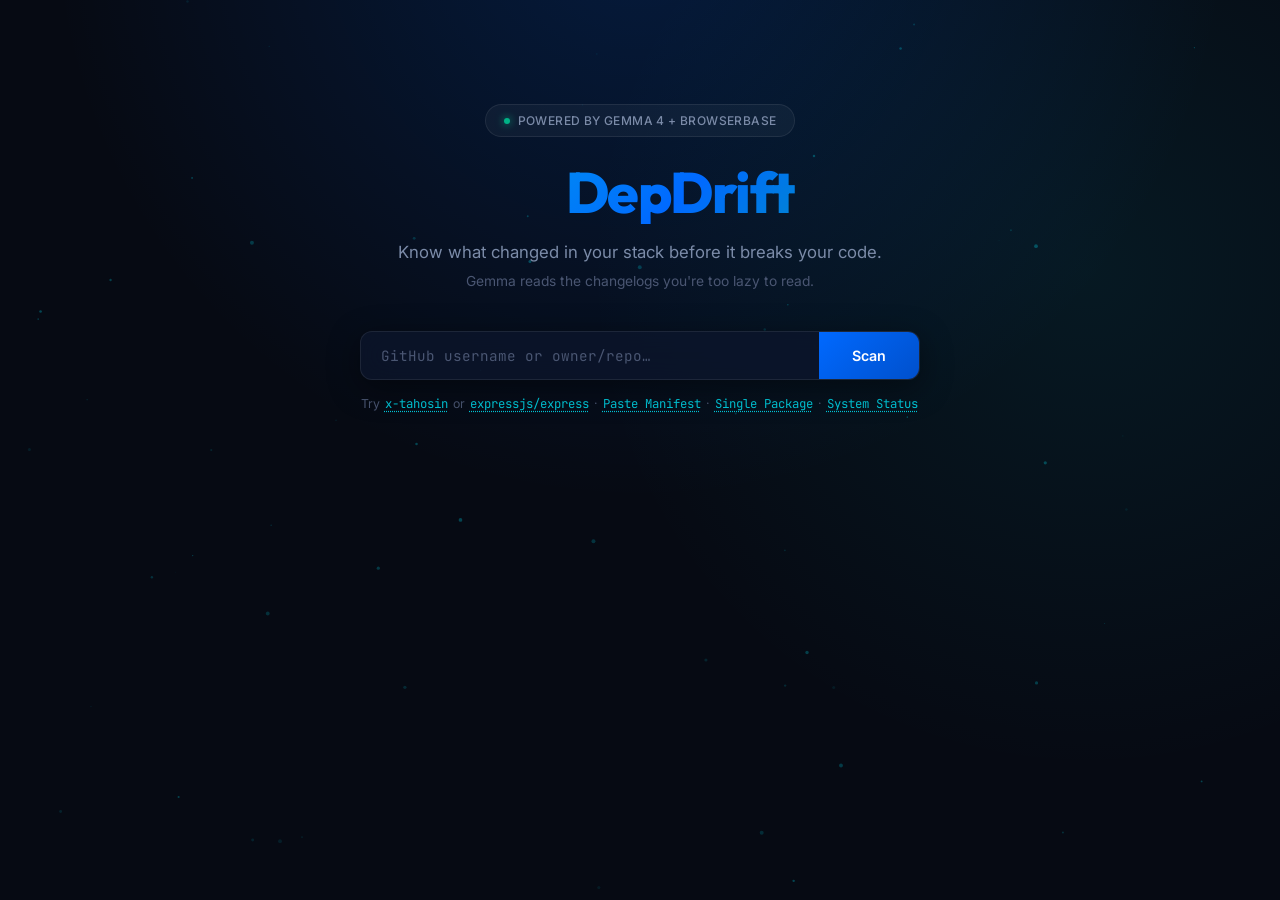
==== commit ddf916c2: "fix(ui): restore original premium dark ocean hero and cohesive styling" ====
--- a/static/index.html
+++ b/static/index.html
@@ -3,503 +3,212 @@
 <head>
     <meta charset="UTF-8">
     <meta name="viewport" content="width=device-width, initial-scale=1.0">
-    <title>DepDrift — Continuous Dependency Drift & Breaking Change Analyzer</title>
-    <meta name="description" content="Production dependency changelog analyzer powered by Browserbase headless cloud browser and Gemma 4 open weights. Detects breaking API changes and CVEs before your builds break.">
+    <title>DepDrift — Know What Changed Before It Breaks</title>
+    <meta name="description" content="DepDrift scans your GitHub repositories for outdated dependencies, uses Browserbase to extract release notes, and runs Gemma 4 to classify updates by risk.">
     <link rel="preconnect" href="https://fonts.googleapis.com">
     <link rel="preconnect" href="https://fonts.gstatic.com" crossorigin>
-    <link href="https://fonts.googleapis.com/css2?family=Inter:wght@400;500;600;700&family=JetBrains+Mono:wght@400;500;600;700&display=swap" rel="stylesheet">
+    <link href="https://fonts.googleapis.com/css2?family=Inter:wght@400;500;600;700&family=JetBrains+Mono:wght@400;500;600&family=Outfit:wght@500;600;700;800&display=swap" rel="stylesheet">
     <link rel="stylesheet" href="/static/style.css">
 </head>
-<body class="theme-dark">
-    <!-- Background Canvas -->
-    <canvas id="ambient-canvas" class="ambient-canvas"></canvas>
-
-    <!-- App Wrapper -->
-    <div class="app-layout">
-        <!-- Top Navigation Bar -->
-        <header class="topbar">
-            <div class="topbar__brand">
-                <div class="brand-logo">
-                    <svg width="24" height="24" viewBox="0 0 24 24" fill="none" stroke="currentColor" stroke-width="2">
-                        <path d="M12 2L2 7l10 5 10-5-10-5zM2 17l10 5 10-5M2 12l10 5 10-5"/>
-                    </svg>
-                </div>
-                <div class="brand-text">
-                    <span class="brand-name">DepDrift</span>
-                    <span class="brand-version">v2.0.0</span>
-                </div>
-            </div>
-
-            <nav class="topbar__tabs" id="navTabs">
-                <button class="nav-tab active" data-tab="scanner">
-                    <svg width="16" height="16" viewBox="0 0 24 24" fill="none" stroke="currentColor" stroke-width="2"><circle cx="12" cy="12" r="10"/><path d="M12 2a14.5 14.5 0 0 0 0 20 14.5 14.5 0 0 0 0-20"/><path d="M2 12h20"/></svg>
-                    <span>Repository Scanner</span>
-                </button>
-                <button class="nav-tab" data-tab="manifest">
-                    <svg width="16" height="16" viewBox="0 0 24 24" fill="none" stroke="currentColor" stroke-width="2"><path d="M14 2H6a2 2 0 0 0-2 2v16a2 2 0 0 0 2 2h12a2 2 0 0 0 2-2V8z"/><polyline points="14 2 14 8 20 8"/><line x1="16" y1="13" x2="8" y2="13"/><line x1="16" y1="17" x2="8" y2="17"/><polyline points="10 9 9 9 8 9"/></svg>
-                    <span>Direct Manifest</span>
-                </button>
-                <button class="nav-tab" data-tab="inspector">
-                    <svg width="16" height="16" viewBox="0 0 24 24" fill="none" stroke="currentColor" stroke-width="2"><circle cx="11" cy="11" r="8"/><line x1="21" y1="21" x2="16.65" y2="16.65"/></svg>
-                    <span>Package Inspector</span>
-                </button>
-                <button class="nav-tab" data-tab="history">
-                    <svg width="16" height="16" viewBox="0 0 24 24" fill="none" stroke="currentColor" stroke-width="2"><circle cx="12" cy="12" r="10"/><polyline points="12 6 12 12 16 14"/></svg>
-                    <span>Audit History</span>
-                </button>
-                <button class="nav-tab" data-tab="diagnostics">
-                    <svg width="16" height="16" viewBox="0 0 24 24" fill="none" stroke="currentColor" stroke-width="2"><path d="M22 12h-4l-3 9L9 3l-3 9H2"/></svg>
-                    <span>Diagnostics</span>
-                </button>
-                <button class="nav-tab" data-tab="docs">
-                    <svg width="16" height="16" viewBox="0 0 24 24" fill="none" stroke="currentColor" stroke-width="2"><path d="M2 3h6a4 4 0 0 1 4 4v14a3 3 0 0 0-3-3H2z"/><path d="M22 3h-6a4 4 0 0 0-4 4v14a3 3 0 0 1 3-3h7z"/></svg>
-                    <span>Docs</span>
-                </button>
-            </nav>
-
-            <div class="topbar__status" id="systemStatusBadge">
-                <span class="status-indicator status-indicator--green"></span>
-                <span class="status-text" id="systemStatusText">Operational · Rate Limit: 5000/hr</span>
-            </div>
+<body>
+    <!-- Ambient particle canvas -->
+    <canvas id="particles" aria-hidden="true"></canvas>
+
+    <div class="container">
+        <!-- Hero -->
+        <header class="hero" id="hero">
+            <div class="hero__badge">
+                <span class="hero__badge-dot"></span>
+                <span>Powered by Gemma 4 + Browserbase</span>
+            </div>
+            <h1 class="hero__title">
+                <span class="hero__icon">🔄</span> DepDrift
+            </h1>
+            <p class="hero__subtitle">
+                Know what changed in your stack before it breaks your code.
+                <br>
+                <span class="hero__sub-detail">Gemma reads the changelogs you're too lazy to read.</span>
+            </p>
+
+            <!-- Scan form -->
+            <form class="scan-form" id="scanForm">
+                <div class="scan-form__input-wrap">
+                    <input
+                        type="text"
+                        id="scanInput"
+                        class="scan-form__input"
+                        placeholder="GitHub username or owner/repo…"
+                        autocomplete="off"
+                        spellcheck="false"
+                        required
+                    >
+                    <button type="submit" class="scan-form__btn" id="scanBtn">
+                        <span class="scan-form__btn-text">Scan</span>
+                        <span class="scan-form__btn-loading" hidden>
+                            <span class="spinner"></span>
+                        </span>
+                    </button>
+                </div>
+                <p class="scan-form__hint">
+                    Try <button type="button" class="link-btn" data-fill="x-tahosin">x-tahosin</button>
+                    or <button type="button" class="link-btn" data-fill="expressjs/express">expressjs/express</button>
+                    · <button type="button" class="link-btn" id="btnOpenPaste">Paste Manifest</button>
+                    · <button type="button" class="link-btn" id="btnOpenInspect">Single Package</button>
+                    · <button type="button" class="link-btn" id="btnOpenDiag">System Status</button>
+                </p>
+            </form>
         </header>
 
-        <!-- Main Content Viewport -->
-        <main class="main-content">
-
-            <!-- TAB 1: REPOSITORY SCANNER -->
-            <section class="tab-pane active" id="tab-scanner">
-                <div class="page-header">
-                    <div class="page-header__content">
-                        <h1 class="page-title">Repository Drift Scanner</h1>
-                        <p class="page-desc">
-                            Automated dependency drift analysis with deep changelog inspection. Evaluates breaking API diffs, unpatched CVEs, and upstream releases via Browserbase cloud headless browser &amp; Gemma 4.
-                        </p>
+        <!-- Live log -->
+        <section class="log-section" id="logSection" hidden>
+            <div class="log-bar">
+                <span class="log-bar__indicator">
+                    <span class="spinner spinner--sm"></span>
+                </span>
+                <span class="log-bar__text" id="logText">Starting scan…</span>
+            </div>
+        </section>
+
+        <!-- Stats -->
+        <section class="stats" id="statsSection" hidden>
+            <div class="stat-card" id="statTotal">
+                <span class="stat-card__number" data-target="0">0</span>
+                <span class="stat-card__label">Dependencies</span>
+            </div>
+            <div class="stat-card stat-card--warn" id="statOutdated">
+                <span class="stat-card__number" data-target="0">0</span>
+                <span class="stat-card__label">Outdated</span>
+            </div>
+            <div class="stat-card stat-card--danger" id="statCritical">
+                <span class="stat-card__number" data-target="0">0</span>
+                <span class="stat-card__label">Critical</span>
+            </div>
+            <div class="stat-card stat-card--bb" id="statBrowserbase">
+                <span class="stat-card__number" data-target="0">0</span>
+                <span class="stat-card__label">Browserbase Sessions</span>
+            </div>
+            <div class="stat-card stat-card--accent" id="statSaved">
+                <span class="stat-card__number" data-target="0">0</span>
+                <span class="stat-card__label">Minutes Saved</span>
+            </div>
+        </section>
+
+        <!-- Filter & Action Strip -->
+        <div class="action-strip" id="actionStrip" hidden>
+            <div class="filter-pills">
+                <button type="button" class="filter-pill active" data-filter="ALL">All (<span id="countAll">0</span>)</button>
+                <button type="button" class="filter-pill filter-pill--critical" data-filter="CRITICAL">Critical (<span id="countCritical">0</span>)</button>
+                <button type="button" class="filter-pill filter-pill--breaking" data-filter="BREAKING">Breaking (<span id="countBreaking">0</span>)</button>
+                <button type="button" class="filter-pill filter-pill--safe" data-filter="SAFE">Safe (<span id="countSafe">0</span>)</button>
+                <button type="button" class="filter-pill filter-pill--current" data-filter="CURRENT">Current (<span id="countCurrent">0</span>)</button>
+            </div>
+            <div class="strip-actions">
+                <button type="button" class="btn-action" id="btnBatchSafe">⚡ Copy Safe Bump Script</button>
+                <button type="button" class="btn-action" id="btnExportPR">📋 Copy PR Markdown</button>
+                <button type="button" class="btn-action" id="btnExportJSON">💾 JSON</button>
+            </div>
+        </div>
+
+        <!-- Results -->
+        <section class="results" id="resultsSection" hidden>
+            <div id="resultsContainer"></div>
+        </section>
+
+        <!-- Footer -->
+        <footer class="footer" id="footer" hidden>
+            <p>
+                Built for
+                <a href="https://dev.to/challenges/hacktoberfest-week3-2026-10-19" target="_blank" rel="noopener">Hacktoberfest Week 3: Slow and Steady</a>
+                ·
+                <strong>Best Use of Browserbase</strong>
+                ·
+                Gemma 4 open-weights +
+                <a href="https://www.browserbase.com" target="_blank" rel="noopener">Browserbase Cloud Browser</a>
+            </p>
+        </footer>
+    </div>
+
+    <!-- MODAL 1: Paste Manifest -->
+    <div class="modal-backdrop" id="modalPasteManifest" hidden>
+        <div class="modal-card">
+            <div class="modal-header">
+                <h3 class="modal-title">Audit Local Manifest</h3>
+                <button type="button" class="btn-close" id="btnClosePaste">&times;</button>
+            </div>
+            <div class="modal-body">
+                <p class="modal-desc">Paste your <code>package.json</code> or <code>requirements.txt</code> directly without connecting to GitHub.</p>
+                <textarea id="manifestInputArea" class="manifest-textarea" rows="8" placeholder='{\n  "dependencies": {\n    "express": "^4.21.0",\n    "dotenv": "^16.4.5"\n  }\n}'></textarea>
+                <div class="modal-actions">
+                    <button type="button" class="btn-action" id="btnLoadSampleManifest">Load Sample</button>
+                    <button type="button" class="scan-form__btn" id="btnSubmitManifest">Audit Manifest</button>
+                </div>
+            </div>
+        </div>
+    </div>
+
+    <!-- MODAL 2: Single Package Inspector -->
+    <div class="modal-backdrop" id="modalSingleInspect" hidden>
+        <div class="modal-card">
+            <div class="modal-header">
+                <h3 class="modal-title">Single Package Deep Inspector</h3>
+                <button type="button" class="btn-close" id="btnCloseInspect">&times;</button>
+            </div>
+            <div class="modal-body">
+                <p class="modal-desc">Inspect any npm or PyPI library for latest versions, CVE security advisories, and breaking changes.</p>
+                <div class="inspect-grid">
+                    <div class="form-group">
+                        <label>Package Name</label>
+                        <input type="text" id="inspectName" class="modal-input" placeholder="express" value="express">
                     </div>
-                </div>
-
-                <div class="scanner-card">
-                    <form class="scan-bar" id="ghScanForm">
-                        <div class="input-with-icon">
-                            <svg class="input-icon" width="18" height="18" viewBox="0 0 24 24" fill="none" stroke="currentColor" stroke-width="2"><path d="M9 19c-5 1.5-5-2.5-7-3m14 6v-3.87a3.37 3.37 0 0 0-.94-2.61c3.14-.35 6.44-1.54 6.44-7A5.44 5.44 0 0 0 20 4.77 5.07 5.07 0 0 0 19.91 1S18.73.65 16 2.48a13.38 13.38 0 0 0-7 0C6.27.65 5.09 1 5.09 1A5.07 5.07 0 0 0 5 4.77a5.44 5.44 0 0 0-1.5 3.78c0 5.42 3.3 6.61 6.44 7A3.37 3.37 0 0 0 9 18.13V22"/></svg>
-                            <input
-                                type="text"
-                                id="ghScanInput"
-                                class="form-input"
-                                placeholder="GitHub repository (e.g. x-tahosin/giftofvoice) or username (e.g. x-tahosin)"
-                                autocomplete="off"
-                                spellcheck="false"
-                                required
-                            >
-                        </div>
-                        <button type="submit" class="btn btn--primary" id="ghScanBtn">
-                            <span class="btn__text">Analyze Drift</span>
-                            <span class="btn__loader" hidden><span class="spinner"></span></span>
-                        </button>
-                    </form>
-
-                    <div class="quick-targets">
-                        <span class="quick-targets__label">Suggested:</span>
-                        <button type="button" class="chip-btn" data-fill="x-tahosin/giftofvoice">x-tahosin/giftofvoice</button>
-                        <button type="button" class="chip-btn" data-fill="expressjs/express">expressjs/express</button>
-                        <button type="button" class="chip-btn" data-fill="x-tahosin">x-tahosin (all repos)</button>
+                    <div class="form-group">
+                        <label>Current Version</label>
+                        <input type="text" id="inspectVersion" class="modal-input" placeholder="4.21.0" value="4.21.0">
                     </div>
-                </div>
-
-                <!-- Live Scan Stream Progress -->
-                <div class="stream-panel" id="scanStreamPanel" hidden>
-                    <div class="stream-panel__header">
-                        <div class="stream-panel__status">
-                            <span class="spinner spinner--sm"></span>
-                            <span id="scanStreamStatus">Scanning dependencies…</span>
-                        </div>
-                        <span class="stream-panel__progress" id="scanStreamCounter"></span>
+                    <div class="form-group">
+                        <label>Ecosystem</label>
+                        <select id="inspectEco" class="modal-input">
+                            <option value="npm">npm</option>
+                            <option value="pypi">PyPI</option>
+                        </select>
                     </div>
-                    <div class="stream-log" id="scanStreamLog"></div>
-                </div>
-
-                <!-- Audit Results Area -->
-                <div class="audit-workspace" id="auditWorkspace" hidden>
-                    <!-- Metrics Summary Strip -->
-                    <div class="metrics-grid">
-                        <div class="metric-card">
-                            <div class="metric-card__header">
-                                <span class="metric-card__label">Total Dependencies</span>
-                                <svg width="16" height="16" viewBox="0 0 24 24" fill="none" stroke="currentColor" stroke-width="2"><path d="M21 16V8a2 2 0 0 0-1-1.73l-7-4a2 2 0 0 0-2 0l-7 4A2 2 0 0 0 3 8v8a2 2 0 0 0 1 1.73l7 4a2 2 0 0 0 2 0l7-4A2 2 0 0 0 21 16z"/></svg>
-                            </div>
-                            <div class="metric-card__val" id="metricTotal">0</div>
-                            <div class="metric-card__sub">Across scanned manifests</div>
-                        </div>
-
-                        <div class="metric-card metric-card--warning">
-                            <div class="metric-card__header">
-                                <span class="metric-card__label">Outdated Drift</span>
-                                <svg width="16" height="16" viewBox="0 0 24 24" fill="none" stroke="currentColor" stroke-width="2"><circle cx="12" cy="12" r="10"/><line x1="12" y1="8" x2="12" y2="12"/><line x1="12" y1="16" x2="12.01" y2="16"/></svg>
-                            </div>
-                            <div class="metric-card__val" id="metricOutdated">0</div>
-                            <div class="metric-card__sub" id="metricOutdatedPct">0% of dependency tree</div>
-                        </div>
-
-                        <div class="metric-card metric-card--danger">
-                            <div class="metric-card__header">
-                                <span class="metric-card__label">Critical CVEs</span>
-                                <svg width="16" height="16" viewBox="0 0 24 24" fill="none" stroke="currentColor" stroke-width="2"><path d="M10.29 3.86L1.82 18a2 2 0 0 0 1.71 3h16.94a2 2 0 0 0 1.71-3L13.71 3.86a2 2 0 0 0-3.42 0z"/><line x1="12" y1="9" x2="12" y2="13"/><line x1="12" y1="17" x2="12.01" y2="17"/></svg>
-                            </div>
-                            <div class="metric-card__val" id="metricCritical">0</div>
-                            <div class="metric-card__sub">Requires urgent remediation</div>
-                        </div>
-
-                        <div class="metric-card metric-card--breaking">
-                            <div class="metric-card__header">
-                                <span class="metric-card__label">Breaking Changes</span>
-                                <svg width="16" height="16" viewBox="0 0 24 24" fill="none" stroke="currentColor" stroke-width="2"><path d="M18 6L6 18"/><path d="M6 6l12 12"/></svg>
-                            </div>
-                            <div class="metric-card__val" id="metricBreaking">0</div>
-                            <div class="metric-card__sub">Major API signature shifts</div>
-                        </div>
-
-                        <div class="metric-card metric-card--success">
-                            <div class="metric-card__header">
-                                <span class="metric-card__label">Safe to Bump</span>
-                                <svg width="16" height="16" viewBox="0 0 24 24" fill="none" stroke="currentColor" stroke-width="2"><polyline points="20 6 9 17 4 12"/></svg>
-                            </div>
-                            <div class="metric-card__val" id="metricSafe">0</div>
-                            <div class="metric-card__sub">Patch &amp; minor bug fixes</div>
-                        </div>
-
-                        <div class="metric-card metric-card--browserbase">
-                            <div class="metric-card__header">
-                                <span class="metric-card__label">Browserbase Sessions</span>
-                                <svg width="16" height="16" viewBox="0 0 24 24" fill="none" stroke="currentColor" stroke-width="2"><circle cx="12" cy="12" r="10"/><path d="M2 12h20"/><path d="M12 2a15.3 15.3 0 0 1 4 10 15.3 15.3 0 0 1-4 10 15.3 15.3 0 0 1-4-10 15.3 15.3 0 0 1 4-10z"/></svg>
-                            </div>
-                            <div class="metric-card__val" id="metricBrowserbase">0</div>
-                            <div class="metric-card__sub">Dynamic SPA docs extracted</div>
-                        </div>
-                    </div>
-
-                    <!-- Action Controls & Filter Toolbar -->
-                    <div class="toolbar">
-                        <div class="toolbar__filters">
-                            <button class="filter-pill active" data-filter="ALL">All (<span id="countAll">0</span>)</button>
-                            <button class="filter-pill filter-pill--critical" data-filter="CRITICAL">Critical (<span id="countCritical">0</span>)</button>
-                            <button class="filter-pill filter-pill--breaking" data-filter="BREAKING">Breaking (<span id="countBreaking">0</span>)</button>
-                            <button class="filter-pill filter-pill--safe" data-filter="SAFE">Safe (<span id="countSafe">0</span>)</button>
-                            <button class="filter-pill filter-pill--current" data-filter="CURRENT">Up to Date (<span id="countCurrent">0</span>)</button>
-                        </div>
-
-                        <div class="toolbar__actions">
-                            <div class="search-input-wrap">
-                                <input type="text" id="depSearchInput" class="search-input" placeholder="Filter packages…">
-                            </div>
-                            <button type="button" class="btn btn--secondary" id="btnBatchSafe">
-                                <svg width="14" height="14" viewBox="0 0 24 24" fill="none" stroke="currentColor" stroke-width="2"><polyline points="20 6 9 17 4 12"/></svg>
-                                <span>Copy Safe Bump Script</span>
-                            </button>
-                            <div class="dropdown">
-                                <button type="button" class="btn btn--outline" id="btnExportMenu">
-                                    <svg width="14" height="14" viewBox="0 0 24 24" fill="none" stroke="currentColor" stroke-width="2"><path d="M21 15v4a2 2 0 0 1-2 2H5a2 2 0 0 1-2-2v-4"/><polyline points="7 10 12 15 17 10"/><line x1="12" y1="15" x2="12" y2="3"/></svg>
-                                    <span>Export Report</span>
-                                </button>
-                                <div class="dropdown-menu" id="exportDropdown" hidden>
-                                    <button type="button" class="dropdown-item" id="exportMarkdown">
-                                        <svg width="14" height="14" viewBox="0 0 24 24" fill="none" stroke="currentColor" stroke-width="2"><path d="M14 2H6a2 2 0 0 0-2 2v16a2 2 0 0 0 2 2h12a2 2 0 0 0 2-2V8z"/></svg>
-                                        <span>Copy GitHub PR Markdown</span>
-                                    </button>
-                                    <button type="button" class="dropdown-item" id="exportJSON">
-                                        <svg width="14" height="14" viewBox="0 0 24 24" fill="none" stroke="currentColor" stroke-width="2"><polyline points="16 18 22 12 16 6"/><polyline points="8 6 2 12 8 18"/></svg>
-                                        <span>Download JSON Audit</span>
-                                    </button>
-                                    <button type="button" class="dropdown-item" id="exportCSV">
-                                        <svg width="14" height="14" viewBox="0 0 24 24" fill="none" stroke="currentColor" stroke-width="2"><path d="M14 2H6a2 2 0 0 0-2 2v16a2 2 0 0 0 2 2h12a2 2 0 0 0 2-2V8z"/></svg>
-                                        <span>Download CSV Spreadsheet</span>
-                                    </button>
-                                </div>
-                            </div>
-                        </div>
-                    </div>
-
-                    <!-- Dependency Results Table / Cards -->
-                    <div class="results-table-container">
-                        <div id="resultsTableBody"></div>
-                    </div>
-                </div>
-            </section>
-
-            <!-- TAB 2: DIRECT MANIFEST UPLOAD / PASTE -->
-            <section class="tab-pane" id="tab-manifest" hidden>
-                <div class="page-header">
-                    <div class="page-header__content">
-                        <h1 class="page-title">Direct Manifest Auditor</h1>
-                        <p class="page-desc">
-                            Audit any <code>package.json</code> or <code>requirements.txt</code> directly without connecting to GitHub. Paste manifest content or drag and drop your file.
-                        </p>
-                    </div>
-                </div>
-
-                <div class="manifest-card">
-                    <div class="manifest-toolbar">
-                        <div class="manifest-type-selector">
-                            <label class="radio-label">
-                                <input type="radio" name="manifestType" value="package.json" checked>
-                                <span>package.json (Node / npm)</span>
-                            </label>
-                            <label class="radio-label">
-                                <input type="radio" name="manifestType" value="requirements.txt">
-                                <span>requirements.txt (Python / PyPI)</span>
-                            </label>
-                        </div>
-                        <button type="button" class="btn btn--outline btn--sm" id="btnLoadExampleManifest">Load Example Manifest</button>
-                    </div>
-
-                    <div class="manifest-editor-wrap">
-                        <textarea
-                            id="manifestTextarea"
-                            class="manifest-textarea"
-                            placeholder="Paste your package.json or requirements.txt here..."
-                            rows="14"
-                            spellcheck="false"
-                        ></textarea>
-                    </div>
-
-                    <div class="manifest-footer">
-                        <div class="file-drop-zone" id="fileDropZone">
-                            <svg width="20" height="20" viewBox="0 0 24 24" fill="none" stroke="currentColor" stroke-width="2"><path d="M21 15v4a2 2 0 0 1-2 2H5a2 2 0 0 1-2-2v-4"/><polyline points="17 8 12 3 7 8"/><line x1="12" y1="3" x2="12" y2="15"/></svg>
-                            <span>Or drop file here (package.json / requirements.txt)</span>
-                            <input type="file" id="manifestFileInput" accept=".json,.txt" hidden>
-                        </div>
-                        <button type="button" class="btn btn--primary" id="btnRunManifestAudit">
-                            <span class="btn__text">Audit Manifest</span>
-                            <span class="btn__loader" hidden><span class="spinner"></span></span>
-                        </button>
-                    </div>
-                </div>
-            </section>
-
-            <!-- TAB 3: SINGLE PACKAGE INSPECTOR -->
-            <section class="tab-pane" id="tab-inspector" hidden>
-                <div class="page-header">
-                    <div class="page-header__content">
-                        <h1 class="page-title">Single Package Deep Inspector</h1>
-                        <p class="page-desc">
-                            Instant deep-dive on any npm or PyPI library. Resolves upstream semver, scans GitHub Advisories for CVEs, executes Browserbase extraction if notes are dynamic, and classifies risk via Gemma 4.
-                        </p>
-                    </div>
-                </div>
-
-                <div class="inspector-card">
-                    <form class="inspector-form" id="inspectForm">
-                        <div class="form-row">
-                            <div class="form-group flex-2">
-                                <label class="form-label" for="inspectPkgName">Package Name</label>
-                                <input type="text" id="inspectPkgName" class="form-input" placeholder="e.g. express, react, fastapi, pydantic" required>
-                            </div>
-                            <div class="form-group flex-1">
-                                <label class="form-label" for="inspectCurrentVer">Current Version</label>
-                                <input type="text" id="inspectCurrentVer" class="form-input" placeholder="e.g. 4.21.0 or 1.10.0" required>
-                            </div>
-                            <div class="form-group flex-1">
-                                <label class="form-label" for="inspectEcosystem">Ecosystem</label>
-                                <select id="inspectEcosystem" class="form-select">
-                                    <option value="npm">npm (Node.js / JavaScript)</option>
-                                    <option value="pypi">PyPI (Python)</option>
-                                </select>
-                            </div>
-                        </div>
-
-                        <div class="form-actions">
-                            <button type="submit" class="btn btn--primary" id="btnRunInspect">
-                                <span class="btn__text">Run Deep Inspection</span>
-                                <span class="btn__loader" hidden><span class="spinner"></span></span>
-                            </button>
-                        </div>
-                    </form>
-                </div>
-
-                <div class="inspector-result-panel" id="inspectorResultPanel" hidden></div>
-            </section>
-
-            <!-- TAB 4: AUDIT HISTORY -->
-            <section class="tab-pane" id="tab-history" hidden>
-                <div class="page-header">
-                    <div class="page-header__content">
-                        <h1 class="page-title">Audit History</h1>
-                        <p class="page-desc">
-                            Historical records of completed scans saved in SQLite. Review past drift trends, reload previous reports, or compare changes across audits.
-                        </p>
-                    </div>
-                    <div class="page-header__actions">
-                        <button type="button" class="btn btn--secondary btn--sm" id="btnRefreshHistory">
-                            <svg width="14" height="14" viewBox="0 0 24 24" fill="none" stroke="currentColor" stroke-width="2"><polyline points="23 4 23 10 17 10"/><polyline points="1 20 1 14 7 14"/><path d="M3.51 9a9 9 0 0 1 14.85-3.36L23 10M1 14l4.64 4.36A9 9 0 0 0 20.49 15"/></svg>
-                            <span>Refresh</span>
-                        </button>
-                    </div>
-                </div>
-
-                <div class="history-card">
-                    <div class="history-table-wrap">
-                        <table class="data-table" id="historyTable">
-                            <thead>
-                                <tr>
-                                    <th>Target</th>
-                                    <th>Type</th>
-                                    <th>Scanned Date</th>
-                                    <th>Total Deps</th>
-                                    <th>Outdated</th>
-                                    <th>Critical</th>
-                                    <th>Breaking</th>
-                                    <th>Safe</th>
-                                    <th>Actions</th>
-                                </tr>
-                            </thead>
-                            <tbody id="historyTableBody">
-                                <tr>
-                                    <td colspan="9" class="text-center text-muted">Loading audit history…</td>
-                                </tr>
-                            </tbody>
-                        </table>
-                    </div>
-                </div>
-            </section>
-
-            <!-- TAB 5: SYSTEM DIAGNOSTICS -->
-            <section class="tab-pane" id="tab-diagnostics" hidden>
-                <div class="page-header">
-                    <div class="page-header__content">
-                        <h1 class="page-title">System Diagnostics &amp; Infrastructure</h1>
-                        <p class="page-desc">
-                            Real-time connection verification for GitHub API authentication, Browserbase headless browser infrastructure, Gemma 4 open weights reasoning engine, and public package registries.
-                        </p>
-                    </div>
-                    <div class="page-header__actions">
-                        <button type="button" class="btn btn--secondary btn--sm" id="btnRunDiagnostics">
-                            <svg width="14" height="14" viewBox="0 0 24 24" fill="none" stroke="currentColor" stroke-width="2"><polyline points="23 4 23 10 17 10"/><polyline points="1 20 1 14 7 14"/><path d="M3.51 9a9 9 0 0 1 14.85-3.36L23 10M1 14l4.64 4.36A9 9 0 0 0 20.49 15"/></svg>
-                            <span>Run Check</span>
-                        </button>
-                    </div>
-                </div>
-
-                <div class="diagnostics-grid" id="diagnosticsGrid">
-                    <div class="diag-card" id="diagGithub">
-                        <div class="diag-card__header">
-                            <span class="diag-card__title">GitHub API</span>
-                            <span class="status-indicator status-indicator--gray" id="diagGithubInd"></span>
-                        </div>
-                        <div class="diag-card__body" id="diagGithubBody">Checking…</div>
-                    </div>
-
-                    <div class="diag-card" id="diagBrowserbase">
-                        <div class="diag-card__header">
-                            <span class="diag-card__title">Browserbase Cloud Browser</span>
-                            <span class="status-indicator status-indicator--gray" id="diagBrowserbaseInd"></span>
-                        </div>
-                        <div class="diag-card__body" id="diagBrowserbaseBody">Checking…</div>
-                    </div>
-
-                    <div class="diag-card" id="diagGemma">
-                        <div class="diag-card__header">
-                            <span class="diag-card__title">Gemma 4 Open Weights</span>
-                            <span class="status-indicator status-indicator--gray" id="diagGemmaInd"></span>
-                        </div>
-                        <div class="diag-card__body" id="diagGemmaBody">Checking…</div>
-                    </div>
-
-                    <div class="diag-card" id="diagRegistries">
-                        <div class="diag-card__header">
-                            <span class="diag-card__title">Public Package Registries</span>
-                            <span class="status-indicator status-indicator--gray" id="diagRegistriesInd"></span>
-                        </div>
-                        <div class="diag-card__body" id="diagRegistriesBody">Checking…</div>
-                    </div>
-                </div>
-            </section>
-
-            <!-- TAB 6: DOCS & ARCHITECTURE -->
-            <section class="tab-pane" id="tab-docs" hidden>
-                <div class="page-header">
-                    <div class="page-header__content">
-                        <h1 class="page-title">Architecture &amp; Methodology</h1>
-                        <p class="page-desc">
-                            How DepDrift prevents breaking dependency updates, executes Browserbase cloud extraction, and categorizes technical risk.
-                        </p>
-                    </div>
-                </div>
-
-                <div class="docs-content">
-                    <article class="doc-card">
-                        <h2>Operational Risk Framework</h2>
-                        <div class="risk-legend">
-                            <div class="risk-legend__item">
-                                <span class="badge badge--CRITICAL">CRITICAL</span>
-                                <div>
-                                    <strong>Immediate Security or Stability Hazard:</strong> Unpatched CVEs, reported remote code execution or data exposure vulnerabilities, critical memory corruption patches.
-                                </div>
-                            </div>
-                            <div class="risk-legend__item">
-                                <span class="badge badge--BREAKING">BREAKING</span>
-                                <div>
-                                    <strong>Architectural Incompatibility:</strong> Removed or renamed exports, major configuration schema changes, deprecated callback signatures converted to Promises without shims.
-                                </div>
-                            </div>
-                            <div class="risk-legend__item">
-                                <span class="badge badge--SAFE">SAFE</span>
-                                <div>
-                                    <strong>Backwards-Compatible Improvements:</strong> Patch-level bug fixes, internal algorithmic performance improvements, non-breaking minor feature additions.
-                                </div>
-                            </div>
-                            <div class="risk-legend__item">
-                                <span class="badge badge--CURRENT">CURRENT</span>
-                                <div>
-                                    <strong>Up to Date:</strong> Local dependency constraint matches or is pinned to the latest upstream release tag.
-                                </div>
-                            </div>
-                        </div>
-                    </article>
-
-                    <article class="doc-card">
-                        <h2>Why Browserbase Headless Cloud Browser?</h2>
-                        <p>
-                            Modern libraries (such as Docusaurus, Next.js, VuePress, VitePress, and customized documentation portals) render changelogs client-side via JavaScript. Simple HTTP clients receive empty HTML shells (<code>&lt;div id="__next"&gt;&lt;/div&gt;</code>) with no release notes.
-                        </p>
-                        <p>
-                            DepDrift solves this by connecting Playwright over Chrome DevTools Protocol (CDP) to <strong>Browserbase</strong> remote headless browser sessions. Browserbase renders the complete DOM, executes JavaScript, waits for hydration, and extracts clean, structured text for Gemma 4 analysis.
-                        </p>
-                    </article>
-
-                    <article class="doc-card">
-                        <h2>CLI &amp; Local Execution</h2>
-                        <p>Run DepDrift locally in your development environment:</p>
-                        <pre class="code-block"><code># Clone repository
-git clone https://github.com/x-tahosin/depdrift.git
-cd depdrift
-
-# Install dependencies
-pip install -r requirements.txt
-
-# Start backend server
-python -m uvicorn app.main:app --host 127.0.0.1 --port 8000</code></pre>
-                    </article>
-                </div>
-            </section>
-        </main>
-
-        <!-- Detailed Dependency Modal / Drawer -->
-        <div class="modal-backdrop" id="depDetailModal" hidden>
-            <div class="modal-card">
-                <div class="modal-header">
-                    <div class="modal-title-group">
-                        <h2 class="modal-title" id="modalDepName">express</h2>
-                        <span class="badge" id="modalDepRisk">CRITICAL</span>
-                    </div>
-                    <button type="button" class="btn-close" id="modalCloseBtn">&times;</button>
-                </div>
-                <div class="modal-body" id="modalBody">
-                    <!-- Populated dynamically via app.js -->
-                </div>
-            </div>
-        </div>
-
-        <!-- Global Toast Notifications -->
-        <div class="toast-container" id="toastContainer"></div>
-    </div>
+                </div>
+                <div class="modal-actions" style="margin-top:14px">
+                    <button type="button" class="scan-form__btn" id="btnRunInspectPkg">Inspect Package</button>
+                </div>
+                <div id="singleInspectResult" class="single-result-box" hidden></div>
+            </div>
+        </div>
+    </div>
+
+    <!-- MODAL 3: System Diagnostics -->
+    <div class="modal-backdrop" id="modalDiagnostics" hidden>
+        <div class="modal-card">
+            <div class="modal-header">
+                <h3 class="modal-title">System Infrastructure Status</h3>
+                <button type="button" class="btn-close" id="btnCloseDiag">&times;</button>
+            </div>
+            <div class="modal-body" id="diagModalBody">
+                <div class="diag-loading">Checking system connections…</div>
+            </div>
+        </div>
+    </div>
+
+    <!-- MODAL 4: Dependency Detail Modal -->
+    <div class="modal-backdrop" id="depDetailModal" hidden>
+        <div class="modal-card modal-card--lg">
+            <div class="modal-header">
+                <div style="display:flex; align-items:center; gap:10px">
+                    <h3 class="modal-title" id="detailDepName">express</h3>
+                    <span class="badge" id="detailDepBadge">CRITICAL</span>
+                </div>
+                <button type="button" class="btn-close" id="btnCloseDetail">&times;</button>
+            </div>
+            <div class="modal-body" id="detailModalBody"></div>
+        </div>
+    </div>
+
+    <!-- Toast Notification -->
+    <div class="toast-container" id="toastContainer"></div>
 
     <script src="/static/app.js"></script>
 </body>
--- a/static/style.css
+++ b/static/style.css
@@ -1,432 +1,594 @@
-/* DepDrift — Production Engineering Theme (Linear / Sentry Style) */
-
-:root {
-    --bg-base: #0B0F17;
-    --bg-surface: #111827;
-    --bg-card: #151D2F;
-    --bg-card-hover: #1A2438;
-    --bg-input: #0E1524;
-    --border-subtle: rgba(255, 255, 255, 0.08);
-    --border-card: #1F293D;
-    --border-hover: #334155;
-
-    --text-primary: #F8FAFC;
-    --text-secondary: #94A3B8;
-    --text-muted: #64748B;
-
-    --color-accent: #38BDF8;
-    --color-accent-glow: rgba(56, 189, 248, 0.15);
-    --color-critical: #EF4444;
-    --color-critical-bg: rgba(239, 68, 68, 0.12);
-    --color-breaking: #F59E0B;
-    --color-breaking-bg: rgba(245, 158, 11, 0.12);
-    --color-safe: #10B981;
-    --color-safe-bg: rgba(16, 185, 129, 0.12);
-    --color-current: #64748B;
-    --color-current-bg: rgba(100, 116, 139, 0.12);
-    --color-browserbase: #00D8F6;
-    --color-browserbase-bg: rgba(0, 216, 246, 0.12);
-
-    --font-sans: 'Inter', -apple-system, BlinkMacSystemFont, 'Segoe UI', Roboto, sans-serif;
-    --font-mono: 'JetBrains Mono', 'Fira Code', Menlo, Consolas, monospace;
-
-    --radius-sm: 6px;
-    --radius-md: 10px;
-    --radius-lg: 14px;
-    --radius-full: 9999px;
-
-    --shadow-card: 0 4px 20px -2px rgba(0, 0, 0, 0.4);
-    --shadow-glow: 0 0 25px rgba(56, 189, 248, 0.2);
-}
+/* DepDrift — Dark Ocean Theme
+   Uses glassmorphism, subtle glowing animations, and clean ocean palette. */
+
+/* ── Reset & Base ──────────────────────────────────────────────── */
 
 *, *::before, *::after {
-    box-sizing: border-box;
     margin: 0;
     padding: 0;
-}
-
-[hidden], .modal-backdrop[hidden], .tab-pane[hidden], [hidden="until-found"] {
+    box-sizing: border-box;
+}
+
+[hidden], .modal-backdrop[hidden] {
     display: none !important;
 }
 
+:root {
+    /* ocean palette */
+    --bg-deep:       #060a13;
+    --bg-primary:    #0a1020;
+    --bg-card:       rgba(13, 22, 45, 0.75);
+    --glass:         rgba(255, 255, 255, 0.04);
+    --glass-border:  rgba(255, 255, 255, 0.08);
+    --glass-hover:   rgba(255, 255, 255, 0.07);
+
+    /* text */
+    --text-primary:   #e8ecf4;
+    --text-secondary: #7b8ba8;
+    --text-muted:     #4a5672;
+
+    /* accents */
+    --accent:    #0069ff;
+    --cyan:      #00c9db;
+    --teal:      #00b386;
+
+    /* risk colors */
+    --critical:  #ff4757;
+    --breaking:  #ffa348;
+    --safe:      #2ed573;
+    --skip:      #596275;
+    --current:   #3d5a80;
+    --unknown:   #a55eea;
+
+    /* layout */
+    --max-width: 900px;
+    --radius:    12px;
+    --radius-sm: 8px;
+
+    /* typography */
+    --font-heading: 'Outfit', -apple-system, BlinkMacSystemFont, sans-serif;
+    --font-body:    'Inter', -apple-system, BlinkMacSystemFont, sans-serif;
+    --font-mono:    'JetBrains Mono', 'Fira Code', monospace;
+}
+
+html {
+    background: var(--bg-deep);
+    color: var(--text-primary);
+    font-family: var(--font-body);
+    font-size: 15px;
+    line-height: 1.6;
+    -webkit-font-smoothing: antialiased;
+}
+
 body {
-    background-color: var(--bg-base);
-    color: var(--text-primary);
-    font-family: var(--font-sans);
-    font-size: 14px;
-    line-height: 1.5;
     min-height: 100vh;
+    position: relative;
     overflow-x: hidden;
-    -webkit-font-smoothing: antialiased;
-}
-
-.ambient-canvas {
+    background: radial-gradient(circle at 50% -10%, rgba(0, 105, 255, 0.18), transparent 50%),
+                radial-gradient(circle at 85% 30%, rgba(0, 201, 219, 0.08), transparent 40%),
+                var(--bg-deep);
+}
+
+a {
+    color: var(--cyan);
+    text-decoration: none;
+}
+a:hover {
+    text-decoration: underline;
+}
+
+/* ── Particle Canvas ───────────────────────────────────────────── */
+
+#particles {
     position: fixed;
-    top: 0;
-    left: 0;
-    width: 100vw;
-    height: 100vh;
+    inset: 0;
+    z-index: 0;
     pointer-events: none;
-    z-index: 0;
-    opacity: 0.35;
-}
-
-.app-layout {
+    opacity: 0.55;
+}
+
+/* ── Container ─────────────────────────────────────────────────── */
+
+.container {
     position: relative;
     z-index: 1;
-    display: flex;
-    flex-direction: column;
-    min-height: 100vh;
-}
-
-/* ── Topbar ───────────────────────────────────────────────────────── */
-
-.topbar {
-    display: flex;
-    align-items: center;
-    justify-content: space-between;
-    padding: 0.75rem 2rem;
-    background: rgba(11, 15, 23, 0.85);
-    backdrop-filter: blur(12px);
-    border-bottom: 1px solid var(--border-subtle);
-    position: sticky;
-    top: 0;
-    z-index: 100;
-}
-
-.topbar__brand {
-    display: flex;
-    align-items: center;
-    gap: 0.75rem;
-}
-
-.brand-logo {
-    width: 34px;
-    height: 34px;
-    border-radius: var(--radius-sm);
-    background: linear-gradient(135deg, #0284C7, #38BDF8);
-    display: flex;
-    align-items: center;
-    justify-content: center;
-    color: #fff;
-    box-shadow: 0 2px 10px rgba(56, 189, 248, 0.3);
-}
-
-.brand-text {
-    display: flex;
-    align-items: baseline;
-    gap: 0.4rem;
-}
-
-.brand-name {
-    font-weight: 700;
-    font-size: 1.15rem;
-    letter-spacing: -0.02em;
-    color: #fff;
-}
-
-.brand-version {
-    font-size: 0.75rem;
-    font-family: var(--font-mono);
-    color: var(--text-muted);
-}
-
-.topbar__tabs {
-    display: flex;
-    gap: 0.25rem;
-    background: var(--bg-surface);
-    padding: 0.25rem;
-    border-radius: var(--radius-md);
-    border: 1px solid var(--border-subtle);
-}
-
-.nav-tab {
-    display: flex;
-    align-items: center;
-    gap: 0.5rem;
-    padding: 0.45rem 0.9rem;
+    max-width: var(--max-width);
+    margin: 0 auto;
+    padding: 56px 24px 80px;
+}
+
+/* ── Hero ──────────────────────────────────────────────────────── */
+
+.hero {
+    text-align: center;
+    padding: 48px 0 36px;
+    animation: fadeUp 0.8s ease-out both;
+}
+
+.hero__badge {
+    display: inline-flex;
+    align-items: center;
+    gap: 8px;
+    padding: 6px 18px;
+    border-radius: 100px;
+    background: var(--glass);
+    border: 1px solid var(--glass-border);
+    color: var(--text-secondary);
+    font-size: 12px;
+    font-weight: 500;
+    letter-spacing: 0.4px;
+    text-transform: uppercase;
+    margin-bottom: 24px;
+}
+
+.hero__badge-dot {
+    width: 6px;
+    height: 6px;
+    border-radius: 50%;
+    background: var(--teal);
+    box-shadow: 0 0 8px var(--teal);
+    animation: pulse 2s ease-in-out infinite;
+}
+
+.hero__title {
+    font-family: var(--font-heading);
+    font-size: clamp(2.4rem, 5.5vw, 3.8rem);
+    font-weight: 800;
+    letter-spacing: -1.5px;
+    line-height: 1.1;
+    background: linear-gradient(135deg, var(--cyan) 0%, var(--accent) 55%, var(--teal) 100%);
+    background-clip: text;
+    -webkit-background-clip: text;
+    color: transparent;
+    -webkit-text-fill-color: transparent;
+    margin-bottom: 14px;
+}
+
+.hero__icon {
+    display: inline-block;
+    animation: spinSlow 12s linear infinite;
+    -webkit-text-fill-color: initial;
+    filter: drop-shadow(0 0 10px rgba(0, 201, 219, 0.4));
+}
+
+.hero__subtitle {
+    color: var(--text-secondary);
+    font-size: 1.12rem;
+    max-width: 540px;
+    margin: 0 auto 36px;
+    line-height: 1.7;
+}
+
+.hero__sub-detail {
+    color: var(--text-muted);
+    font-size: 0.92rem;
+}
+
+/* ── Scan Form Capsule ─────────────────────────────────────────── */
+
+.scan-form {
+    max-width: 560px;
+    margin: 0 auto;
+}
+
+.scan-form__input-wrap {
+    display: flex;
+    align-items: stretch;
+    border-radius: var(--radius);
+    overflow: hidden;
+    border: 1px solid var(--glass-border);
+    background: var(--bg-card);
+    backdrop-filter: blur(16px);
+    transition: border-color 0.25s, box-shadow 0.25s;
+    box-shadow: 0 8px 32px rgba(0, 0, 0, 0.45);
+}
+
+.scan-form__input-wrap:focus-within {
+    border-color: var(--accent);
+    box-shadow: 0 0 24px rgba(0, 105, 255, 0.35);
+}
+
+.scan-form__input {
+    flex: 1;
+    min-width: 0;
     background: transparent;
     border: none;
-    border-radius: var(--radius-sm);
-    color: var(--text-secondary);
-    font-size: 0.825rem;
-    font-weight: 500;
-    font-family: var(--font-sans);
-    cursor: pointer;
-    transition: all 0.15s ease;
-}
-
-.nav-tab:hover {
+    padding: 14px 20px;
     color: var(--text-primary);
-    background: rgba(255, 255, 255, 0.04);
-}
-
-.nav-tab.active {
+    font-family: var(--font-mono);
+    font-size: 0.95rem;
+    outline: none;
+}
+
+.scan-form__input::placeholder {
+    color: var(--text-muted);
+}
+
+.scan-form__btn {
+    padding: 14px 28px;
+    background: linear-gradient(135deg, var(--accent), #0050cc);
     color: #fff;
-    background: var(--bg-card);
-    box-shadow: 0 1px 3px rgba(0, 0, 0, 0.3);
-}
-
-.topbar__status {
-    display: flex;
-    align-items: center;
-    gap: 0.5rem;
-    font-size: 0.775rem;
-    font-family: var(--font-mono);
-    color: var(--text-secondary);
-    background: var(--bg-surface);
-    padding: 0.35rem 0.75rem;
-    border-radius: var(--radius-full);
-    border: 1px solid var(--border-subtle);
-}
-
-.status-indicator {
-    width: 8px;
-    height: 8px;
-    border-radius: 50%;
-}
-
-.status-indicator--green {
-    background-color: var(--color-safe);
-    box-shadow: 0 0 8px var(--color-safe);
-}
-
-.status-indicator--gray {
-    background-color: var(--text-muted);
-}
-
-/* ── Main Content Layout ─────────────────────────────────────────── */
-
-.main-content {
-    flex: 1;
-    max-width: 1320px;
-    width: 100%;
-    margin: 0 auto;
-    padding: 2rem 2rem 4rem 2rem;
-}
-
-.tab-pane {
-    display: none;
-    animation: fadeIn 0.2s ease forwards;
-}
-
-.tab-pane.active {
-    display: block;
-}
-
-@keyframes fadeIn {
-    from { opacity: 0; transform: translateY(4px); }
-    to { opacity: 1; transform: translateY(0); }
-}
-
-.page-header {
-    display: flex;
-    align-items: flex-start;
-    justify-content: space-between;
-    margin-bottom: 1.75rem;
-}
-
-.page-title {
-    font-size: 1.65rem;
-    font-weight: 700;
-    letter-spacing: -0.03em;
-    color: #fff;
-    margin-bottom: 0.35rem;
-}
-
-.page-desc {
-    color: var(--text-secondary);
-    font-size: 0.925rem;
-    max-width: 800px;
-    line-height: 1.6;
-}
-
-/* ── Form Controls & Buttons ─────────────────────────────────────── */
-
-.scanner-card {
-    background: var(--bg-card);
-    border: 1px solid var(--border-card);
-    border-radius: var(--radius-lg);
-    padding: 1.75rem;
-    margin-bottom: 2rem;
-    box-shadow: var(--shadow-card);
-}
-
-.scan-bar {
-    display: flex;
-    gap: 0.75rem;
-}
-
-.input-with-icon {
-    position: relative;
-    flex: 1;
-}
-
-.input-icon {
-    position: absolute;
-    left: 1rem;
-    top: 50%;
-    transform: translateY(-50%);
-    color: var(--text-muted);
-    pointer-events: none;
-}
-
-.form-input, .form-select {
-    width: 100%;
-    background: var(--bg-input);
-    border: 1px solid var(--border-card);
-    border-radius: var(--radius-md);
-    padding: 0.75rem 1rem 0.75rem 2.75rem;
-    color: #fff;
-    font-family: var(--font-sans);
+    font-family: var(--font-body);
+    font-weight: 600;
     font-size: 0.95rem;
-    transition: all 0.15s ease;
-}
-
-.form-select {
-    padding-left: 1rem;
-}
-
-.form-input:focus, .form-select:focus, .manifest-textarea:focus {
-    outline: none;
-    border-color: var(--color-accent);
-    box-shadow: 0 0 0 3px var(--color-accent-glow);
-}
-
-.btn {
-    display: inline-flex;
-    align-items: center;
-    justify-content: center;
-    gap: 0.5rem;
-    padding: 0.75rem 1.4rem;
-    font-size: 0.9rem;
-    font-weight: 600;
-    font-family: var(--font-sans);
-    border-radius: var(--radius-md);
     border: none;
     cursor: pointer;
-    transition: all 0.15s ease;
+    transition: opacity 0.2s, transform 0.1s, box-shadow 0.2s;
+    min-width: 100px;
+    display: flex;
+    align-items: center;
+    justify-content: center;
+}
+
+.scan-form__btn:hover {
+    opacity: 0.92;
+    box-shadow: inset 0 0 12px rgba(255, 255, 255, 0.2);
+}
+
+.scan-form__btn:active {
+    transform: scale(0.98);
+}
+
+.scan-form__btn:disabled {
+    opacity: 0.55;
+    cursor: not-allowed;
+}
+
+.scan-form__hint {
+    margin-top: 14px;
+    font-size: 0.82rem;
+    color: var(--text-muted);
+    line-height: 1.6;
+}
+
+.link-btn {
+    background: none;
+    border: none;
+    color: var(--cyan);
+    cursor: pointer;
+    font-family: var(--font-mono);
+    font-size: 0.82rem;
+    padding: 0 2px;
+    text-decoration: underline;
+    text-decoration-style: dotted;
+    text-underline-offset: 3px;
+    transition: color 0.15s;
+}
+
+.link-btn:hover {
+    color: var(--text-primary);
+}
+
+/* ── Live Log Section ──────────────────────────────────────────── */
+
+.log-section {
+    animation: fadeUp 0.4s ease-out both;
+    margin: 24px 0;
+}
+
+.log-bar {
+    display: flex;
+    align-items: center;
+    gap: 12px;
+    padding: 14px 20px;
+    border-radius: var(--radius-sm);
+    background: var(--glass);
+    border: 1px solid var(--glass-border);
+    font-family: var(--font-mono);
+    font-size: 0.85rem;
+    color: var(--text-secondary);
+    overflow: hidden;
+    text-overflow: ellipsis;
     white-space: nowrap;
-}
-
-.btn--primary {
-    background: linear-gradient(135deg, #0284C7, #38BDF8);
+    box-shadow: 0 4px 16px rgba(0, 0, 0, 0.3);
+}
+
+/* ── Stats ─────────────────────────────────────────────────────── */
+
+.stats {
+    display: grid;
+    grid-template-columns: repeat(5, 1fr);
+    gap: 14px;
+    margin: 32px 0 24px;
+    animation: fadeUp 0.5s ease-out both;
+}
+
+@media (max-width: 820px) {
+    .stats { grid-template-columns: repeat(3, 1fr); }
+}
+
+@media (max-width: 520px) {
+    .stats { grid-template-columns: repeat(2, 1fr); }
+}
+
+.stat-card {
+    text-align: center;
+    padding: 22px 14px;
+    border-radius: var(--radius);
+    background: var(--bg-card);
+    border: 1px solid var(--glass-border);
+    backdrop-filter: blur(12px);
+    transition: transform 0.2s, border-color 0.2s;
+}
+
+.stat-card:hover {
+    transform: translateY(-2px);
+    border-color: rgba(255, 255, 255, 0.15);
+}
+
+.stat-card__number {
+    display: block;
+    font-family: var(--font-heading);
+    font-size: 2.2rem;
+    font-weight: 800;
+    letter-spacing: -1px;
+    color: var(--text-primary);
+    font-variant-numeric: tabular-nums;
+}
+
+.stat-card--warn .stat-card__number   { color: var(--breaking); }
+.stat-card--danger .stat-card__number { color: var(--critical); }
+.stat-card--bb .stat-card__number     { color: #f59e0b; }
+.stat-card--accent .stat-card__number { color: var(--cyan); }
+
+.stat-card__label {
+    display: block;
+    margin-top: 4px;
+    font-size: 0.75rem;
+    color: var(--text-muted);
+    text-transform: uppercase;
+    letter-spacing: 0.5px;
+    font-weight: 500;
+}
+
+/* ── Action Strip (Filter & Fast Actions) ───────────────────────── */
+
+.action-strip {
+    display: flex;
+    align-items: center;
+    justify-content: space-between;
+    gap: 12px;
+    margin-bottom: 24px;
+    flex-wrap: wrap;
+    animation: fadeUp 0.4s ease-out both;
+}
+
+.filter-pills {
+    display: flex;
+    gap: 6px;
+    flex-wrap: wrap;
+}
+
+.filter-pill {
+    background: var(--glass);
+    border: 1px solid var(--glass-border);
+    border-radius: 100px;
+    padding: 5px 14px;
+    font-size: 0.78rem;
+    font-family: var(--font-mono);
+    color: var(--text-secondary);
+    cursor: pointer;
+    transition: all 0.15s;
+}
+
+.filter-pill:hover {
+    color: var(--text-primary);
+    background: var(--glass-hover);
+}
+
+.filter-pill.active {
+    background: var(--accent);
     color: #fff;
-    box-shadow: 0 2px 10px rgba(56, 189, 248, 0.25);
-}
-
-.btn--primary:hover {
-    filter: brightness(1.1);
-    transform: translateY(-1px);
-}
-
-.btn--secondary {
-    background: #1E293B;
+    border-color: var(--accent);
+}
+
+.filter-pill--critical.active { background: var(--critical); border-color: var(--critical); }
+.filter-pill--breaking.active { background: var(--breaking); border-color: var(--breaking); }
+.filter-pill--safe.active     { background: var(--safe); border-color: var(--safe); }
+.filter-pill--current.active  { background: var(--current); border-color: var(--current); }
+
+.strip-actions {
+    display: flex;
+    gap: 8px;
+    flex-wrap: wrap;
+}
+
+.btn-action {
+    background: var(--glass);
+    border: 1px solid var(--glass-border);
+    border-radius: var(--radius-sm);
     color: var(--text-primary);
-    border: 1px solid var(--border-card);
-}
-
-.btn--secondary:hover {
-    background: #273549;
-    border-color: var(--text-muted);
-}
-
-.btn--outline {
-    background: transparent;
+    padding: 6px 14px;
+    font-size: 0.8rem;
+    font-family: var(--font-body);
+    font-weight: 500;
+    cursor: pointer;
+    transition: all 0.15s;
+}
+
+.btn-action:hover {
+    background: var(--glass-hover);
+    border-color: rgba(255, 255, 255, 0.2);
+}
+
+/* ── Results ───────────────────────────────────────────────────── */
+
+.results {
+    animation: fadeUp 0.5s ease-out both;
+}
+
+.repo-group {
+    margin-bottom: 32px;
+    animation: fadeUp 0.5s ease-out both;
+}
+
+.repo-group__header {
+    display: flex;
+    align-items: center;
+    gap: 10px;
+    padding: 14px 20px;
+    border-radius: var(--radius) var(--radius) 0 0;
+    background: var(--bg-card);
+    border: 1px solid var(--glass-border);
+    border-bottom: none;
+}
+
+.repo-group__name {
+    font-family: var(--font-mono);
+    font-size: 0.95rem;
+    font-weight: 600;
+    color: var(--text-primary);
+}
+
+.repo-group__name a { color: inherit; }
+.repo-group__name a:hover { color: var(--cyan); }
+
+.repo-group__stats {
+    margin-left: auto;
+    font-size: 0.78rem;
+    color: var(--text-muted);
+}
+
+/* Dependency card */
+.dep-card {
+    display: grid;
+    grid-template-columns: 1fr auto;
+    gap: 8px 16px;
+    padding: 16px 20px;
+    background: var(--glass);
+    border: 1px solid var(--glass-border);
+    border-top: none;
+    transition: background 0.2s, transform 0.1s;
+    animation: fadeIn 0.3s ease-out both;
+    cursor: pointer;
+}
+
+.dep-card:last-child {
+    border-radius: 0 0 var(--radius) var(--radius);
+}
+
+.dep-card:hover {
+    background: var(--glass-hover);
+}
+
+.dep-card__name {
+    font-family: var(--font-mono);
+    font-weight: 600;
+    font-size: 0.92rem;
+    color: #fff;
+}
+
+.dep-card__version {
+    font-family: var(--font-mono);
+    font-size: 0.82rem;
+    color: var(--text-muted);
+}
+
+.dep-card__version .arrow {
+    color: var(--text-muted);
+    margin: 0 4px;
+}
+
+.dep-card__version .latest {
     color: var(--text-secondary);
-    border: 1px solid var(--border-card);
-}
-
-.btn--outline:hover {
-    background: rgba(255, 255, 255, 0.05);
-    color: #fff;
-}
-
-.btn--sm {
-    padding: 0.4rem 0.8rem;
+}
+
+.dep-card__badge {
+    justify-self: end;
+    align-self: start;
+    padding: 3px 10px;
+    border-radius: 100px;
+    font-size: 0.7rem;
+    font-weight: 600;
+    letter-spacing: 0.5px;
+    text-transform: uppercase;
+}
+
+.dep-card__bb-tag {
+    grid-column: 1 / -1;
+    display: inline-flex;
+    align-items: center;
+    gap: 8px;
+    margin: 2px 0;
+}
+
+.bb-pill {
+    display: inline-flex;
+    align-items: center;
+    gap: 4px;
+    background: rgba(245, 158, 11, 0.15);
+    color: #f59e0b;
+    border: 1px solid rgba(245, 158, 11, 0.35);
+    padding: 2px 8px;
+    border-radius: 4px;
+    font-size: 0.72rem;
+    font-weight: 600;
+}
+
+.bb-session {
+    font-family: var(--font-mono);
+    font-size: 0.72rem;
+    color: var(--text-muted);
+}
+
+.dep-card__cve-banner {
+    grid-column: 1 / -1;
+    display: flex;
+    align-items: center;
+    gap: 6px;
+    background: rgba(255, 71, 87, 0.12);
+    border: 1px solid rgba(255, 71, 87, 0.3);
+    color: var(--critical);
+    font-size: 0.78rem;
+    padding: 4px 10px;
+    border-radius: 4px;
+    margin: 3px 0;
+}
+
+.dep-card__summary {
+    grid-column: 1 / -1;
+    font-size: 0.86rem;
+    color: var(--text-secondary);
+    line-height: 1.5;
+}
+
+.dep-card__action {
+    grid-column: 1 / -1;
     font-size: 0.8rem;
-}
-
-.quick-targets {
-    display: flex;
-    align-items: center;
-    gap: 0.5rem;
-    margin-top: 1rem;
-    flex-wrap: wrap;
-}
-
-.quick-targets__label {
-    font-size: 0.8rem;
-    color: var(--text-muted);
-}
-
-.chip-btn {
-    background: var(--bg-input);
-    border: 1px solid var(--border-subtle);
-    border-radius: var(--radius-full);
-    color: var(--text-secondary);
-    font-size: 0.775rem;
-    font-family: var(--font-mono);
-    padding: 0.25rem 0.65rem;
-    cursor: pointer;
-    transition: all 0.15s ease;
-}
-
-.chip-btn:hover {
-    color: var(--color-accent);
-    border-color: var(--color-accent);
-    background: rgba(56, 189, 248, 0.05);
-}
-
-/* ── Stream Progress ─────────────────────────────────────────────── */
-
-.stream-panel {
-    background: var(--bg-card);
-    border: 1px solid var(--border-card);
-    border-radius: var(--radius-lg);
-    padding: 1.25rem;
-    margin-bottom: 2rem;
-}
-
-.stream-panel__header {
-    display: flex;
-    align-items: center;
-    justify-content: space-between;
-    margin-bottom: 0.75rem;
-}
-
-.stream-panel__status {
-    display: flex;
-    align-items: center;
-    gap: 0.6rem;
-    font-size: 0.9rem;
-    font-weight: 500;
-    color: var(--text-primary);
-}
-
-.stream-log {
-    background: var(--bg-input);
-    border: 1px solid var(--border-subtle);
-    border-radius: var(--radius-md);
-    padding: 0.75rem 1rem;
-    font-family: var(--font-mono);
-    font-size: 0.8rem;
-    color: var(--text-secondary);
-    max-height: 120px;
-    overflow-y: auto;
-    display: flex;
-    flex-direction: column;
-    gap: 0.25rem;
-}
+    color: var(--text-muted);
+    font-style: italic;
+}
+
+/* risk badge colors */
+.badge--CRITICAL  { background: rgba(255, 71, 87, 0.15); color: var(--critical); border: 1px solid rgba(255, 71, 87, 0.3); }
+.badge--BREAKING  { background: rgba(255, 163, 72, 0.15); color: var(--breaking); border: 1px solid rgba(255, 163, 72, 0.3); }
+.badge--SAFE      { background: rgba(46, 213, 115, 0.12); color: var(--safe); border: 1px solid rgba(46, 213, 115, 0.25); }
+.badge--SKIP      { background: rgba(89, 98, 117, 0.15); color: var(--skip); border: 1px solid rgba(89, 98, 117, 0.3); }
+.badge--CURRENT   { background: rgba(61, 90, 128, 0.12); color: var(--current); border: 1px solid rgba(61, 90, 128, 0.25); }
+.badge--UNKNOWN   { background: rgba(165, 94, 234, 0.12); color: var(--unknown); border: 1px solid rgba(165, 94, 234, 0.25); }
+
+/* changelog link */
+.dep-card__link {
+    font-size: 0.78rem;
+    color: var(--cyan);
+    opacity: 0.75;
+    transition: opacity 0.2s;
+}
+
+.dep-card__link:hover {
+    opacity: 1;
+}
+
+/* ── Spinner ───────────────────────────────────────────────────── */
 
 .spinner {
     display: inline-block;
-    width: 16px;
-    height: 16px;
-    border: 2px solid rgba(255, 255, 255, 0.2);
+    width: 18px;
+    height: 18px;
+    border: 2px solid rgba(255, 255, 255, 0.15);
+    border-top-color: var(--cyan);
     border-radius: 50%;
-    border-top-color: var(--color-accent);
-    animation: spin 0.6s linear infinite;
+    animation: spin 0.8s linear infinite;
 }
 
 .spinner--sm {
@@ -435,714 +597,218 @@
     border-width: 2px;
 }
 
-@keyframes spin {
-    to { transform: rotate(360deg); }
-}
-
-/* ── Metrics Grid ────────────────────────────────────────────────── */
-
-.metrics-grid {
-    display: grid;
-    grid-template-columns: repeat(auto-fit, minmax(180px, 1fr));
-    gap: 1rem;
-    margin-bottom: 1.75rem;
-}
-
-.metric-card {
-    background: var(--bg-card);
-    border: 1px solid var(--border-card);
-    border-radius: var(--radius-md);
-    padding: 1.25rem;
-    position: relative;
-    overflow: hidden;
-}
-
-.metric-card::before {
-    content: '';
-    position: absolute;
-    top: 0;
-    left: 0;
-    width: 100%;
-    height: 3px;
-    background: var(--text-muted);
-}
-
-.metric-card--warning::before { background: var(--color-breaking); }
-.metric-card--danger::before { background: var(--color-critical); }
-.metric-card--breaking::before { background: #EC4899; }
-.metric-card--success::before { background: var(--color-safe); }
-.metric-card--browserbase::before { background: var(--color-browserbase); }
-
-.metric-card__header {
-    display: flex;
-    align-items: center;
-    justify-content: space-between;
-    margin-bottom: 0.5rem;
-    color: var(--text-muted);
-}
-
-.metric-card__label {
-    font-size: 0.8rem;
-    font-weight: 500;
-    text-transform: uppercase;
-    letter-spacing: 0.04em;
-}
-
-.metric-card__val {
-    font-size: 1.85rem;
-    font-weight: 700;
-    font-family: var(--font-mono);
-    color: #fff;
-    line-height: 1.1;
-    margin-bottom: 0.35rem;
-}
-
-.metric-card__sub {
-    font-size: 0.75rem;
-    color: var(--text-muted);
-}
-
-/* ── Toolbar & Filters ───────────────────────────────────────────── */
-
-.toolbar {
-    display: flex;
-    align-items: center;
-    justify-content: space-between;
-    gap: 1rem;
-    margin-bottom: 1.25rem;
-    flex-wrap: wrap;
-}
-
-.toolbar__filters {
-    display: flex;
-    gap: 0.4rem;
-    flex-wrap: wrap;
-}
-
-.filter-pill {
-    background: var(--bg-card);
-    border: 1px solid var(--border-card);
-    border-radius: var(--radius-full);
-    padding: 0.35rem 0.8rem;
-    font-size: 0.8rem;
-    font-weight: 500;
-    font-family: var(--font-sans);
-    color: var(--text-secondary);
-    cursor: pointer;
-    transition: all 0.15s ease;
-}
-
-.filter-pill:hover {
-    color: #fff;
-    border-color: var(--text-muted);
-}
-
-.filter-pill.active {
-    background: var(--bg-surface);
-    color: #fff;
-    border-color: var(--color-accent);
-}
-
-.filter-pill--critical.active { border-color: var(--color-critical); color: var(--color-critical); }
-.filter-pill--breaking.active { border-color: var(--color-breaking); color: var(--color-breaking); }
-.filter-pill--safe.active { border-color: var(--color-safe); color: var(--color-safe); }
-
-.toolbar__actions {
-    display: flex;
-    align-items: center;
-    gap: 0.6rem;
-}
-
-.search-input-wrap {
-    width: 200px;
-}
-
-.search-input {
-    width: 100%;
-    background: var(--bg-input);
-    border: 1px solid var(--border-card);
-    border-radius: var(--radius-md);
-    padding: 0.45rem 0.8rem;
-    color: #fff;
-    font-size: 0.825rem;
-}
-
-/* ── Results List & Cards ────────────────────────────────────────── */
-
-.results-table-container {
-    display: flex;
-    flex-direction: column;
-    gap: 1.5rem;
-}
-
-.repo-card {
-    background: var(--bg-card);
-    border: 1px solid var(--border-card);
-    border-radius: var(--radius-lg);
-    overflow: hidden;
-    box-shadow: var(--shadow-card);
-}
-
-.repo-card__header {
-    display: flex;
-    align-items: center;
-    justify-content: space-between;
-    padding: 1rem 1.5rem;
-    background: var(--bg-surface);
-    border-bottom: 1px solid var(--border-card);
-}
-
-.repo-card__title {
-    display: flex;
-    align-items: center;
-    gap: 0.6rem;
-    font-weight: 600;
-    font-size: 1.05rem;
-}
-
-.repo-card__title a {
-    color: #fff;
-    text-decoration: none;
-}
-
-.repo-card__title a:hover {
-    text-decoration: underline;
-    color: var(--color-accent);
-}
-
-.dep-row {
-    display: grid;
-    grid-template-columns: 240px 140px 100px 1fr 140px;
-    align-items: center;
-    gap: 1rem;
-    padding: 1rem 1.5rem;
-    border-bottom: 1px solid var(--border-subtle);
-    transition: background 0.15s ease;
-    cursor: pointer;
-}
-
-.dep-row:last-child {
-    border-bottom: none;
-}
-
-.dep-row:hover {
-    background: var(--bg-card-hover);
-}
-
-.dep-row__name {
-    font-weight: 600;
-    color: #fff;
-    font-family: var(--font-mono);
-    font-size: 0.9rem;
-    display: flex;
-    flex-direction: column;
-    gap: 0.2rem;
-}
-
-.dep-row__eco {
-    font-size: 0.7rem;
-    font-family: var(--font-sans);
-    color: var(--text-muted);
-    text-transform: uppercase;
-}
-
-.dep-row__version {
-    font-family: var(--font-mono);
-    font-size: 0.8rem;
-    color: var(--text-secondary);
-}
-
-.dep-row__version code {
-    background: var(--bg-input);
-    padding: 0.15rem 0.35rem;
-    border-radius: 4px;
-}
-
-.dep-row__version .latest {
-    color: var(--color-accent);
-}
-
-.badge {
-    display: inline-flex;
-    align-items: center;
-    justify-content: center;
-    padding: 0.2rem 0.6rem;
-    border-radius: var(--radius-sm);
-    font-size: 0.725rem;
-    font-weight: 700;
-    letter-spacing: 0.04em;
-    font-family: var(--font-mono);
-}
-
-.badge--CRITICAL { background: var(--color-critical-bg); color: var(--color-critical); border: 1px solid rgba(239, 68, 68, 0.3); }
-.badge--BREAKING { background: var(--color-breaking-bg); color: var(--color-breaking); border: 1px solid rgba(245, 158, 11, 0.3); }
-.badge--SAFE { background: var(--color-safe-bg); color: var(--color-safe); border: 1px solid rgba(16, 185, 129, 0.3); }
-.badge--CURRENT { background: var(--color-current-bg); color: var(--color-current); border: 1px solid rgba(100, 116, 139, 0.3); }
-.badge--SKIP { background: rgba(255, 255, 255, 0.05); color: var(--text-muted); }
-
-.dep-row__summary {
-    color: var(--text-secondary);
-    font-size: 0.85rem;
-    line-height: 1.4;
-    overflow: hidden;
-    text-overflow: ellipsis;
-    display: -webkit-box;
-    -webkit-line-clamp: 2;
-    -webkit-box-orient: vertical;
-}
-
-.dep-row__tags {
-    display: flex;
-    flex-direction: column;
-    align-items: flex-end;
-    gap: 0.35rem;
-}
-
-.bb-tag {
-    display: inline-flex;
-    align-items: center;
-    gap: 0.3rem;
-    background: var(--color-browserbase-bg);
-    color: var(--color-browserbase);
-    border: 1px solid rgba(0, 216, 246, 0.25);
-    border-radius: var(--radius-sm);
-    padding: 0.15rem 0.45rem;
-    font-size: 0.7rem;
-    font-family: var(--font-mono);
-}
-
-.cve-tag {
-    display: inline-flex;
-    align-items: center;
-    gap: 0.3rem;
-    background: var(--color-critical-bg);
-    color: var(--color-critical);
-    border: 1px solid rgba(239, 68, 68, 0.25);
-    border-radius: var(--radius-sm);
-    padding: 0.15rem 0.45rem;
-    font-size: 0.7rem;
-    font-family: var(--font-mono);
-}
-
-/* ── Manifest & Editor ───────────────────────────────────────────── */
-
-.manifest-card {
-    background: var(--bg-card);
-    border: 1px solid var(--border-card);
-    border-radius: var(--radius-lg);
-    padding: 1.75rem;
-    box-shadow: var(--shadow-card);
-}
-
-.manifest-toolbar {
-    display: flex;
-    align-items: center;
-    justify-content: space-between;
-    margin-bottom: 1rem;
-}
-
-.manifest-type-selector {
-    display: flex;
-    gap: 1.5rem;
-}
-
-.radio-label {
-    display: flex;
-    align-items: center;
-    gap: 0.4rem;
-    font-size: 0.85rem;
-    color: var(--text-secondary);
-    cursor: pointer;
-}
-
-.manifest-textarea {
-    width: 100%;
-    background: var(--bg-input);
-    border: 1px solid var(--border-card);
-    border-radius: var(--radius-md);
-    padding: 1rem;
-    color: #fff;
-    font-family: var(--font-mono);
-    font-size: 0.85rem;
-    line-height: 1.5;
-    resize: vertical;
-}
-
-.manifest-footer {
-    display: flex;
-    align-items: center;
-    justify-content: space-between;
-    margin-top: 1rem;
-    gap: 1rem;
-}
-
-.file-drop-zone {
-    flex: 1;
-    display: flex;
-    align-items: center;
-    justify-content: center;
-    gap: 0.6rem;
-    padding: 0.75rem;
-    border: 1px dashed var(--border-card);
-    border-radius: var(--radius-md);
-    color: var(--text-muted);
-    font-size: 0.85rem;
-    cursor: pointer;
-    transition: all 0.15s ease;
-}
-
-.file-drop-zone:hover {
-    border-color: var(--color-accent);
-    color: var(--color-accent);
-    background: rgba(56, 189, 248, 0.03);
-}
-
-/* ── Inspector ───────────────────────────────────────────────────── */
-
-.inspector-card {
-    background: var(--bg-card);
-    border: 1px solid var(--border-card);
-    border-radius: var(--radius-lg);
-    padding: 1.75rem;
-    margin-bottom: 2rem;
-    box-shadow: var(--shadow-card);
-}
-
-.form-row {
-    display: flex;
-    gap: 1rem;
-    margin-bottom: 1.25rem;
-    flex-wrap: wrap;
-}
-
-.form-group {
-    display: flex;
-    flex-direction: column;
-    gap: 0.4rem;
-}
-
-.flex-1 { flex: 1; }
-.flex-2 { flex: 2; }
-
-.form-label {
-    font-size: 0.8rem;
-    font-weight: 500;
-    color: var(--text-secondary);
-}
-
-.inspector-result-panel {
-    background: var(--bg-card);
-    border: 1px solid var(--border-card);
-    border-radius: var(--radius-lg);
-    padding: 1.75rem;
-    animation: fadeIn 0.2s ease forwards;
-}
-
-/* ── History Table ───────────────────────────────────────────────── */
-
-.history-card {
-    background: var(--bg-card);
-    border: 1px solid var(--border-card);
-    border-radius: var(--radius-lg);
-    overflow: hidden;
-    box-shadow: var(--shadow-card);
-}
-
-.data-table {
-    width: 100%;
-    border-collapse: collapse;
-    font-size: 0.875rem;
-}
-
-.data-table th {
-    text-align: left;
-    padding: 0.85rem 1.25rem;
-    background: var(--bg-surface);
-    color: var(--text-muted);
-    font-weight: 500;
-    font-size: 0.775rem;
-    text-transform: uppercase;
-    letter-spacing: 0.04em;
-    border-bottom: 1px solid var(--border-card);
-}
-
-.data-table td {
-    padding: 0.85rem 1.25rem;
-    border-bottom: 1px solid var(--border-subtle);
-    color: var(--text-primary);
-}
-
-.data-table tr:hover td {
-    background: var(--bg-card-hover);
-}
-
-.text-center { text-align: center; }
-.text-muted { color: var(--text-muted); }
-
-/* ── Diagnostics Grid ────────────────────────────────────────────── */
-
-.diagnostics-grid {
-    display: grid;
-    grid-template-columns: repeat(auto-fit, minmax(280px, 1fr));
-    gap: 1.25rem;
-}
-
-.diag-card {
-    background: var(--bg-card);
-    border: 1px solid var(--border-card);
-    border-radius: var(--radius-lg);
-    padding: 1.5rem;
-}
-
-.diag-card__header {
-    display: flex;
-    align-items: center;
-    justify-content: space-between;
-    margin-bottom: 1rem;
-}
-
-.diag-card__title {
-    font-weight: 600;
-    font-size: 1rem;
-    color: #fff;
-}
-
-.diag-card__body {
-    font-family: var(--font-mono);
-    font-size: 0.825rem;
-    color: var(--text-secondary);
-    line-height: 1.6;
-}
-
-/* ── Modal & Drawer ──────────────────────────────────────────────── */
+/* ── Modal Dialogs ─────────────────────────────────────────────── */
 
 .modal-backdrop {
     position: fixed;
-    top: 0;
-    left: 0;
-    width: 100vw;
-    height: 100vh;
-    background: rgba(0, 0, 0, 0.7);
-    backdrop-filter: blur(8px);
-    z-index: 200;
+    inset: 0;
+    background: rgba(4, 8, 18, 0.82);
+    backdrop-filter: blur(14px);
+    z-index: 1000;
+    align-items: center;
+    justify-content: center;
+    padding: 20px;
 }
 
 .modal-backdrop:not([hidden]) {
     display: flex;
-    align-items: center;
-    justify-content: center;
 }
 
 .modal-card {
-    background: var(--bg-card);
-    border: 1px solid var(--border-card);
-    border-radius: var(--radius-lg);
-    width: 90%;
-    max-width: 680px;
+    background: #0a1122;
+    border: 1px solid var(--glass-border);
+    border-radius: var(--radius);
+    padding: 24px;
+    width: 100%;
+    max-width: 580px;
     max-height: 85vh;
     overflow-y: auto;
-    box-shadow: 0 10px 40px rgba(0, 0, 0, 0.6);
-    display: flex;
-    flex-direction: column;
+    box-shadow: 0 16px 48px rgba(0, 0, 0, 0.75);
+    animation: fadeUp 0.3s ease-out both;
+}
+
+.modal-card--lg {
+    max-width: 720px;
 }
 
 .modal-header {
     display: flex;
     align-items: center;
     justify-content: space-between;
-    padding: 1.25rem 1.5rem;
-    border-bottom: 1px solid var(--border-card);
-}
-
-.modal-title-group {
-    display: flex;
-    align-items: center;
-    gap: 0.75rem;
+    margin-bottom: 16px;
+    border-bottom: 1px solid var(--glass-border);
+    padding-bottom: 12px;
 }
 
 .modal-title {
-    font-size: 1.3rem;
-    font-weight: 700;
-    font-family: var(--font-mono);
-    color: #fff;
-}
-
-.btn-close {
-    background: transparent;
-    border: none;
-    color: var(--text-muted);
-    font-size: 1.5rem;
-    cursor: pointer;
-    line-height: 1;
-}
-
-.btn-close:hover {
-    color: #fff;
-}
-
-.modal-body {
-    padding: 1.5rem;
-    display: flex;
-    flex-direction: column;
-    gap: 1.25rem;
-}
-
-.modal-section-title {
-    font-size: 0.8rem;
-    font-weight: 600;
-    text-transform: uppercase;
-    color: var(--text-muted);
-    letter-spacing: 0.05em;
-    margin-bottom: 0.4rem;
-}
-
-.command-box {
-    display: flex;
-    align-items: center;
-    justify-content: space-between;
-    background: var(--bg-input);
-    border: 1px solid var(--border-subtle);
-    border-radius: var(--radius-sm);
-    padding: 0.6rem 0.8rem;
-    font-family: var(--font-mono);
-    font-size: 0.85rem;
-    color: var(--color-accent);
-}
-
-.copy-btn {
-    background: transparent;
-    border: none;
-    color: var(--text-muted);
-    cursor: pointer;
-    font-size: 0.75rem;
-    font-family: var(--font-sans);
-}
-
-.copy-btn:hover {
-    color: #fff;
-}
-
-/* ── Toast ───────────────────────────────────────────────────────── */
-
-.toast-container {
-    position: fixed;
-    bottom: 2rem;
-    right: 2rem;
-    z-index: 300;
-    display: flex;
-    flex-direction: column;
-    gap: 0.5rem;
-}
-
-.toast {
-    background: var(--bg-surface);
-    border: 1px solid var(--border-card);
-    border-radius: var(--radius-md);
-    padding: 0.75rem 1.25rem;
-    color: #fff;
-    font-size: 0.875rem;
-    box-shadow: 0 4px 15px rgba(0, 0, 0, 0.5);
-    animation: slideIn 0.2s ease forwards;
-}
-
-@keyframes slideIn {
-    from { transform: translateX(100%); opacity: 0; }
-    to { transform: translateX(0); opacity: 1; }
-}
-
-/* ── Dropdown ────────────────────────────────────────────────────── */
-
-.dropdown {
-    position: relative;
-}
-
-.dropdown-menu {
-    position: absolute;
-    right: 0;
-    top: calc(100% + 6px);
-    background: var(--bg-surface);
-    border: 1px solid var(--border-card);
-    border-radius: var(--radius-md);
-    padding: 0.35rem;
-    min-width: 200px;
-    box-shadow: 0 10px 25px rgba(0, 0, 0, 0.5);
-    z-index: 100;
-    display: flex;
-    flex-direction: column;
-    gap: 0.2rem;
-}
-
-.dropdown-item {
-    display: flex;
-    align-items: center;
-    gap: 0.6rem;
-    padding: 0.55rem 0.8rem;
-    background: transparent;
-    border: none;
-    border-radius: var(--radius-sm);
-    color: var(--text-secondary);
-    font-size: 0.825rem;
-    font-family: var(--font-sans);
-    cursor: pointer;
-    text-align: left;
-    transition: all 0.15s ease;
-}
-
-.dropdown-item:hover {
-    background: var(--bg-card);
-    color: #fff;
-}
-
-/* ── Docs Content ────────────────────────────────────────────────── */
-
-.docs-content {
-    display: flex;
-    flex-direction: column;
-    gap: 1.5rem;
-}
-
-.doc-card {
-    background: var(--bg-card);
-    border: 1px solid var(--border-card);
-    border-radius: var(--radius-lg);
-    padding: 1.75rem;
-}
-
-.doc-card h2 {
+    font-family: var(--font-heading);
     font-size: 1.25rem;
     font-weight: 700;
     color: #fff;
-    margin-bottom: 0.85rem;
-}
-
-.doc-card p {
+}
+
+.btn-close {
+    background: none;
+    border: none;
+    color: var(--text-muted);
+    font-size: 1.5rem;
+    line-height: 1;
+    cursor: pointer;
+    transition: color 0.15s;
+    padding: 0 4px;
+}
+
+.btn-close:hover {
+    color: #fff;
+}
+
+.modal-desc {
+    font-size: 0.86rem;
     color: var(--text-secondary);
-    line-height: 1.6;
-    margin-bottom: 0.75rem;
-}
-
-.risk-legend {
+    margin-bottom: 14px;
+    line-height: 1.5;
+}
+
+.manifest-textarea {
+    width: 100%;
+    background: rgba(0, 0, 0, 0.45);
+    border: 1px solid var(--glass-border);
+    border-radius: var(--radius-sm);
+    color: #fff;
+    font-family: var(--font-mono);
+    font-size: 0.85rem;
+    padding: 12px;
+    outline: none;
+    resize: vertical;
+}
+
+.manifest-textarea:focus {
+    border-color: var(--accent);
+}
+
+.modal-actions {
+    display: flex;
+    justify-content: flex-end;
+    gap: 10px;
+    margin-top: 16px;
+}
+
+.inspect-grid {
+    display: grid;
+    grid-template-columns: 2fr 1fr 1fr;
+    gap: 10px;
+}
+
+@media (max-width: 560px) {
+    .inspect-grid { grid-template-columns: 1fr; }
+}
+
+.form-group label {
+    display: block;
+    font-size: 0.75rem;
+    color: var(--text-muted);
+    margin-bottom: 4px;
+    text-transform: uppercase;
+    font-weight: 500;
+}
+
+.modal-input {
+    width: 100%;
+    background: rgba(0, 0, 0, 0.45);
+    border: 1px solid var(--glass-border);
+    border-radius: var(--radius-sm);
+    color: #fff;
+    font-family: var(--font-mono);
+    font-size: 0.88rem;
+    padding: 9px 12px;
+    outline: none;
+}
+
+.modal-input:focus {
+    border-color: var(--accent);
+}
+
+.single-result-box {
+    margin-top: 18px;
+    padding: 16px;
+    background: rgba(0, 0, 0, 0.35);
+    border: 1px solid var(--glass-border);
+    border-radius: var(--radius-sm);
+    font-size: 0.85rem;
+}
+
+.diag-item {
+    display: flex;
+    align-items: center;
+    justify-content: space-between;
+    padding: 10px 14px;
+    background: rgba(255, 255, 255, 0.03);
+    border-radius: 6px;
+    margin-bottom: 8px;
+    font-size: 0.85rem;
+}
+
+.diag-status--ok { color: var(--safe); font-weight: 600; }
+.diag-status--warn { color: var(--breaking); font-weight: 600; }
+
+/* ── Toast ─────────────────────────────────────────────────────── */
+
+.toast-container {
+    position: fixed;
+    bottom: 24px;
+    right: 24px;
+    z-index: 1200;
     display: flex;
     flex-direction: column;
-    gap: 0.85rem;
-    margin-top: 1rem;
-}
-
-.risk-legend__item {
-    display: flex;
-    align-items: flex-start;
-    gap: 1rem;
-    font-size: 0.875rem;
-    color: var(--text-secondary);
-}
-
-.code-block {
-    background: var(--bg-input);
-    border: 1px solid var(--border-subtle);
-    border-radius: var(--radius-md);
-    padding: 1rem;
-    font-family: var(--font-mono);
-    font-size: 0.825rem;
-    color: var(--color-accent);
-    overflow-x: auto;
-}
+    gap: 8px;
+}
+
+.toast {
+    background: #0d162d;
+    border: 1px solid var(--cyan);
+    color: #fff;
+    padding: 10px 18px;
+    border-radius: var(--radius-sm);
+    font-size: 0.85rem;
+    box-shadow: 0 8px 24px rgba(0, 0, 0, 0.6);
+    animation: fadeIn 0.2s ease-out both;
+}
+
+/* ── Footer ────────────────────────────────────────────────────── */
+
+.footer {
+    margin-top: 48px;
+    padding: 24px;
+    text-align: center;
+    font-size: 0.82rem;
+    color: var(--text-muted);
+    border-top: 1px solid var(--glass-border);
+    animation: fadeUp 0.5s ease-out both;
+}
+
+.footer a { color: var(--cyan); }
+
+/* ── Animations ────────────────────────────────────────────────── */
+
+@keyframes fadeUp {
+    from { opacity: 0; transform: translateY(16px); }
+    to   { opacity: 1; transform: translateY(0); }
+}
+
+@keyframes fadeIn {
+    from { opacity: 0; }
+    to   { opacity: 1; }
+}
+
+@keyframes spin {
+    to { transform: rotate(360deg); }
+}
+
+@keyframes spinSlow {
+    to { transform: rotate(360deg); }
+}
+
+@keyframes pulse {
+    0%, 100% { opacity: 1; box-shadow: 0 0 8px var(--teal); }
+    50%      { opacity: 0.4; box-shadow: 0 0 4px var(--teal); }
+}
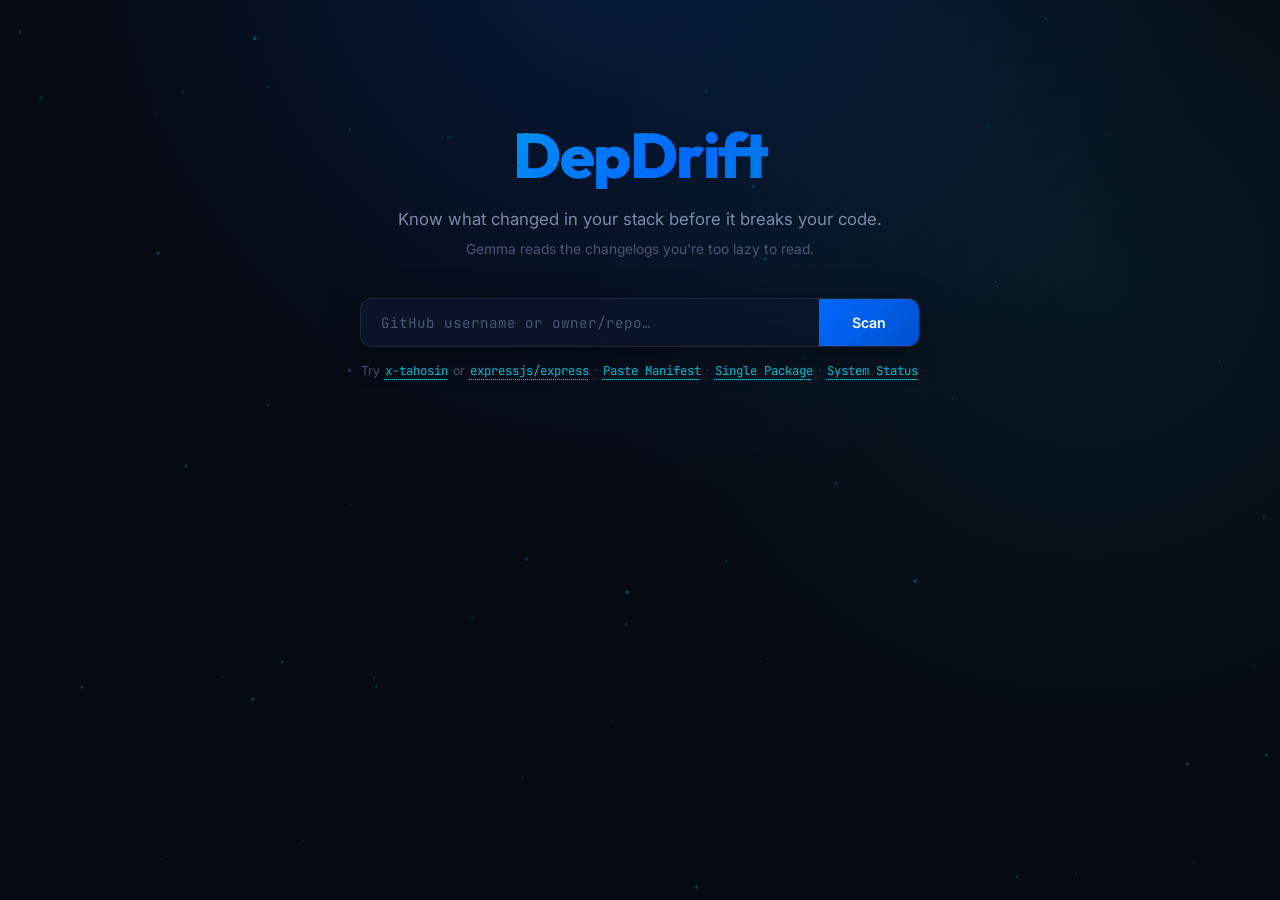
==== commit a1e6a69e: "style(hero): remove powered by badge and center DepDrift brand title" ====
--- a/static/index.html
+++ b/static/index.html
@@ -17,13 +17,7 @@
     <div class="container">
         <!-- Hero -->
         <header class="hero" id="hero">
-            <div class="hero__badge">
-                <span class="hero__badge-dot"></span>
-                <span>Powered by Gemma 4 + Browserbase</span>
-            </div>
-            <h1 class="hero__title">
-                <span class="hero__icon">🔄</span> DepDrift
-            </h1>
+            <h1 class="hero__title">DepDrift</h1>
             <p class="hero__subtitle">
                 Know what changed in your stack before it breaks your code.
                 <br>
--- a/static/style.css
+++ b/static/style.css
@@ -101,38 +101,13 @@
 
 .hero {
     text-align: center;
-    padding: 48px 0 36px;
+    padding: 64px 0 36px;
     animation: fadeUp 0.8s ease-out both;
-}
-
-.hero__badge {
-    display: inline-flex;
-    align-items: center;
-    gap: 8px;
-    padding: 6px 18px;
-    border-radius: 100px;
-    background: var(--glass);
-    border: 1px solid var(--glass-border);
-    color: var(--text-secondary);
-    font-size: 12px;
-    font-weight: 500;
-    letter-spacing: 0.4px;
-    text-transform: uppercase;
-    margin-bottom: 24px;
-}
-
-.hero__badge-dot {
-    width: 6px;
-    height: 6px;
-    border-radius: 50%;
-    background: var(--teal);
-    box-shadow: 0 0 8px var(--teal);
-    animation: pulse 2s ease-in-out infinite;
 }
 
 .hero__title {
     font-family: var(--font-heading);
-    font-size: clamp(2.4rem, 5.5vw, 3.8rem);
+    font-size: clamp(2.8rem, 6vw, 4.2rem);
     font-weight: 800;
     letter-spacing: -1.5px;
     line-height: 1.1;
@@ -141,7 +116,9 @@
     -webkit-background-clip: text;
     color: transparent;
     -webkit-text-fill-color: transparent;
-    margin-bottom: 14px;
+    margin: 0 auto 16px;
+    text-align: center;
+    display: block;
 }
 
 .hero__icon {
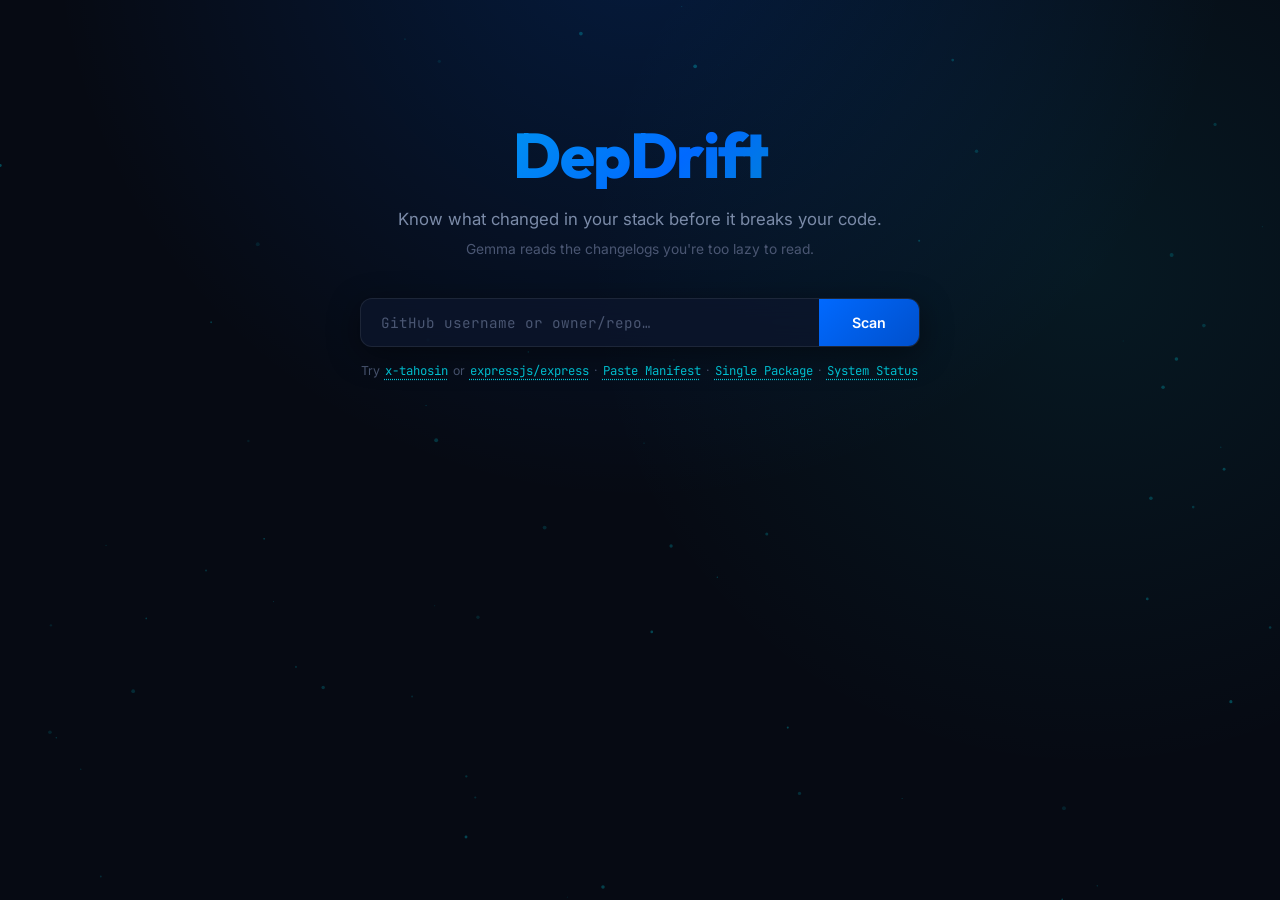
==== commit 1d715423: "docs(readme): add high-res screenshots, architecture diagram, and feature breakdown" ====
--- a/static/index.html
+++ b/static/index.html
@@ -131,7 +131,12 @@
             </div>
             <div class="modal-body">
                 <p class="modal-desc">Paste your <code>package.json</code> or <code>requirements.txt</code> directly without connecting to GitHub.</p>
-                <textarea id="manifestInputArea" class="manifest-textarea" rows="8" placeholder='{\n  "dependencies": {\n    "express": "^4.21.0",\n    "dotenv": "^16.4.5"\n  }\n}'></textarea>
+                <textarea id="manifestInputArea" class="manifest-textarea" rows="8" placeholder='{
+  "dependencies": {
+    "express": "^4.21.0",
+    "dotenv": "^16.4.5"
+  }
+}'></textarea>
                 <div class="modal-actions">
                     <button type="button" class="btn-action" id="btnLoadSampleManifest">Load Sample</button>
                     <button type="button" class="scan-form__btn" id="btnSubmitManifest">Audit Manifest</button>
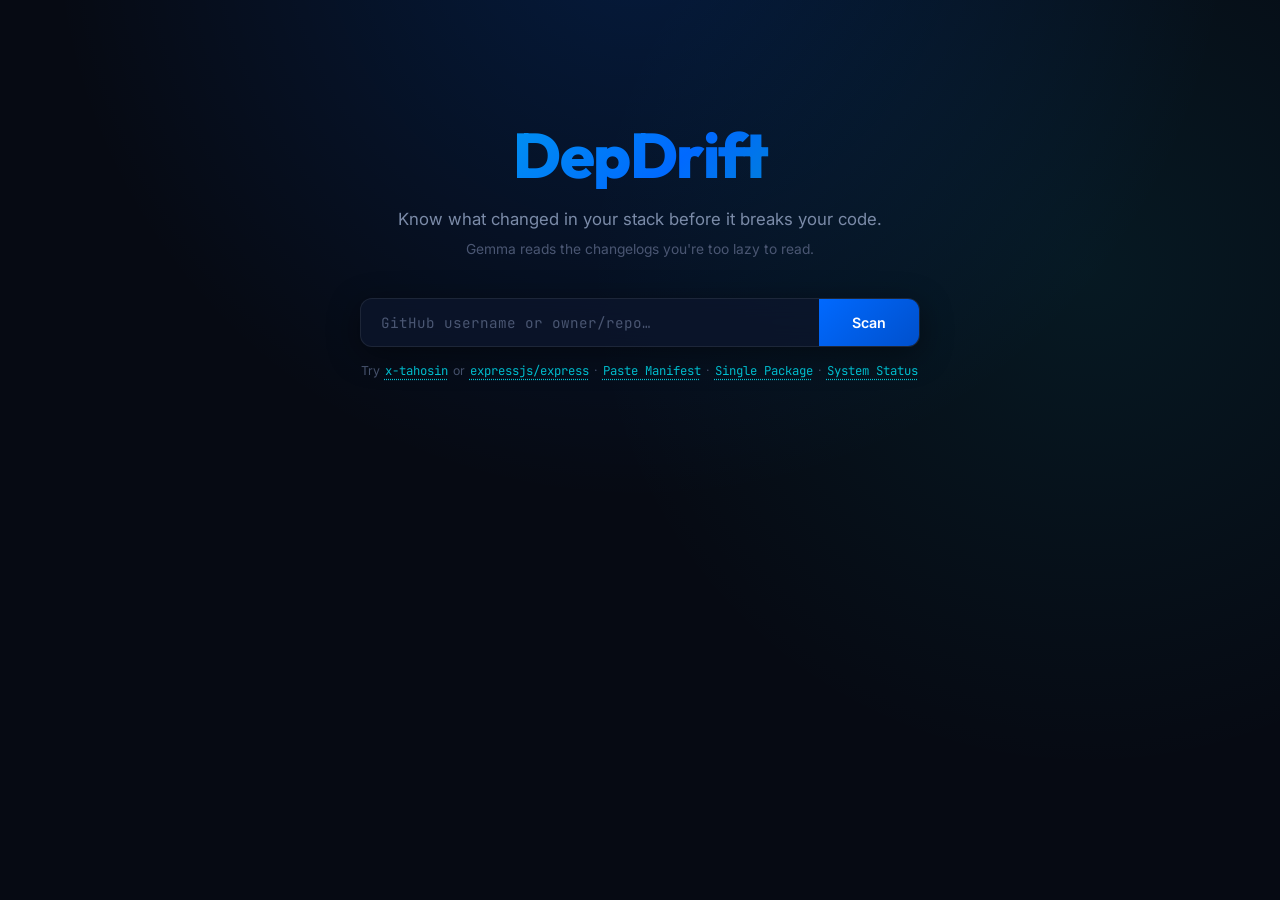
==== commit 7dbd4a6d: "fix(static): use relative asset paths and support client-side simulation on github pages" ====
--- a/static/index.html
+++ b/static/index.html
@@ -8,7 +8,7 @@
     <link rel="preconnect" href="https://fonts.googleapis.com">
     <link rel="preconnect" href="https://fonts.gstatic.com" crossorigin>
     <link href="https://fonts.googleapis.com/css2?family=Inter:wght@400;500;600;700&family=JetBrains+Mono:wght@400;500;600&family=Outfit:wght@500;600;700;800&display=swap" rel="stylesheet">
-    <link rel="stylesheet" href="/static/style.css">
+    <link rel="stylesheet" href="./style.css">
 </head>
 <body>
     <!-- Ambient particle canvas -->
@@ -209,6 +209,6 @@
     <!-- Toast Notification -->
     <div class="toast-container" id="toastContainer"></div>
 
-    <script src="/static/app.js"></script>
+    <script src="./app.js"></script>
 </body>
 </html>
